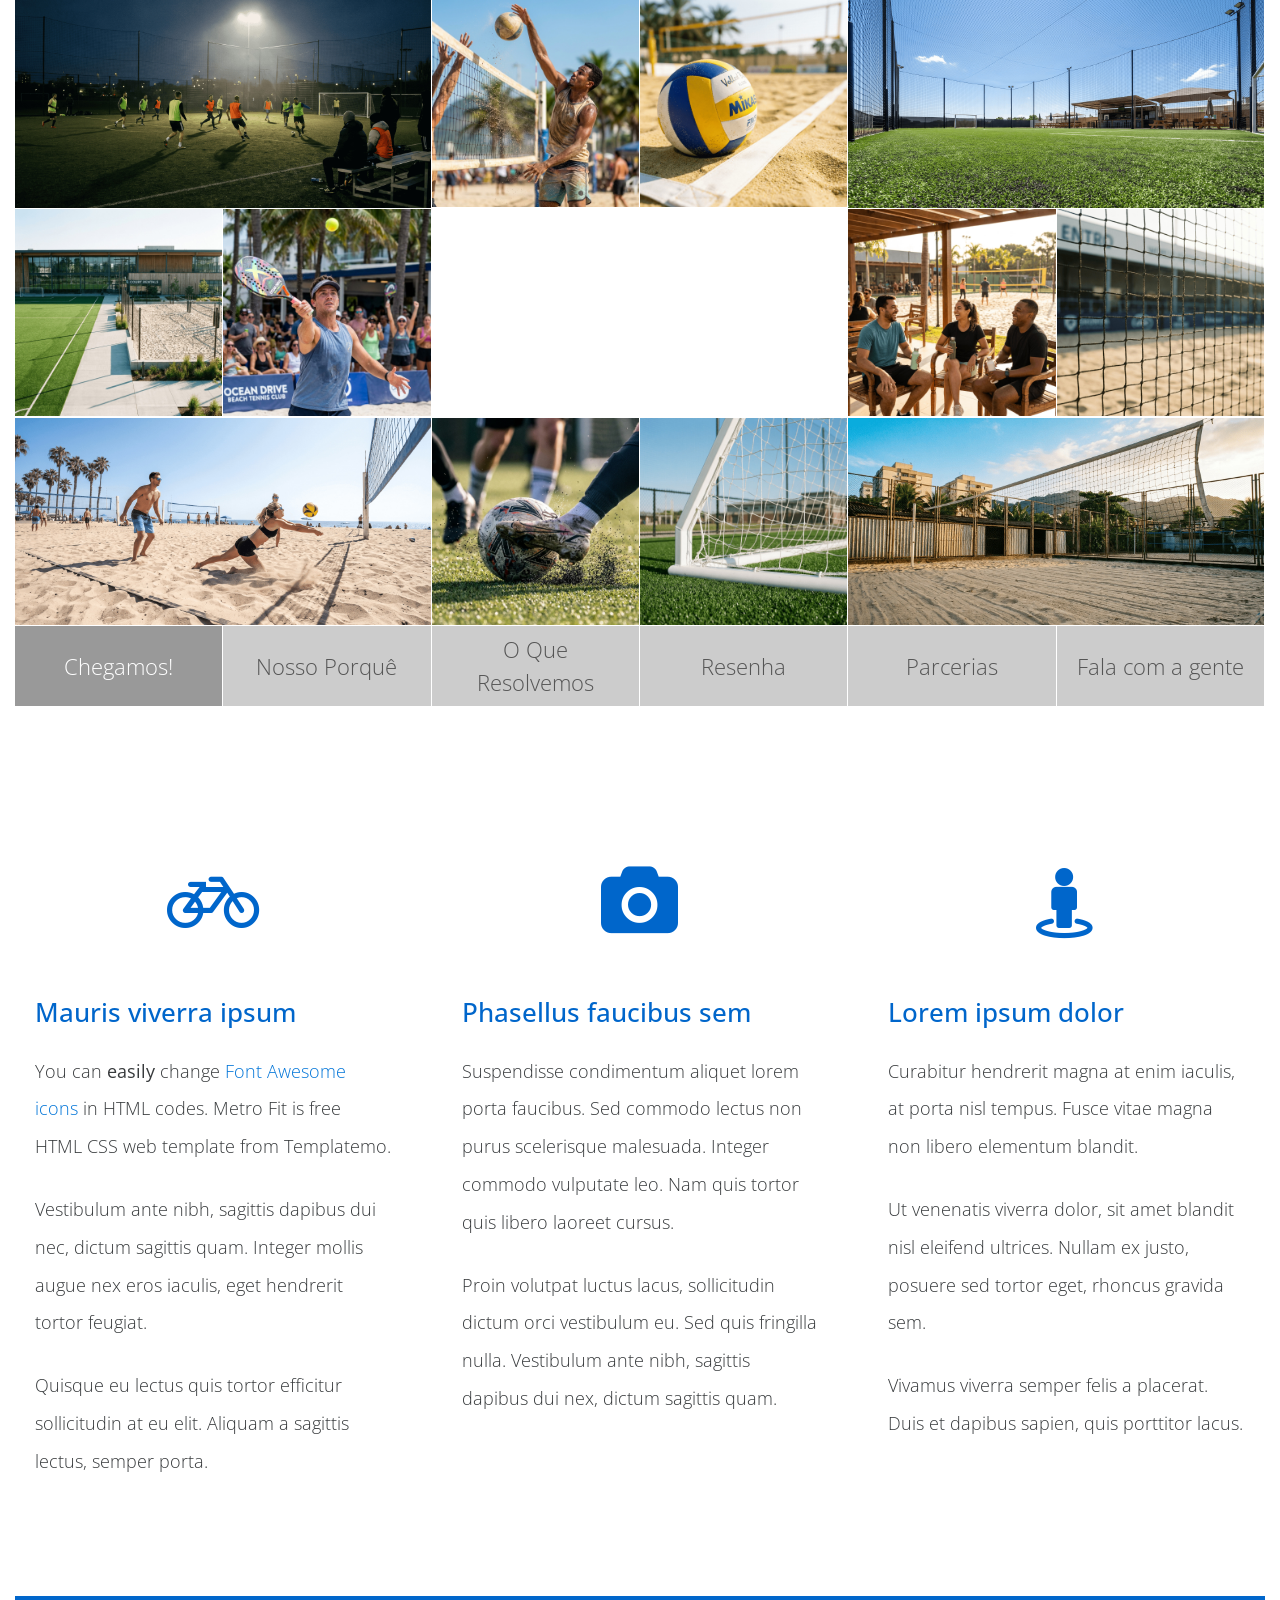
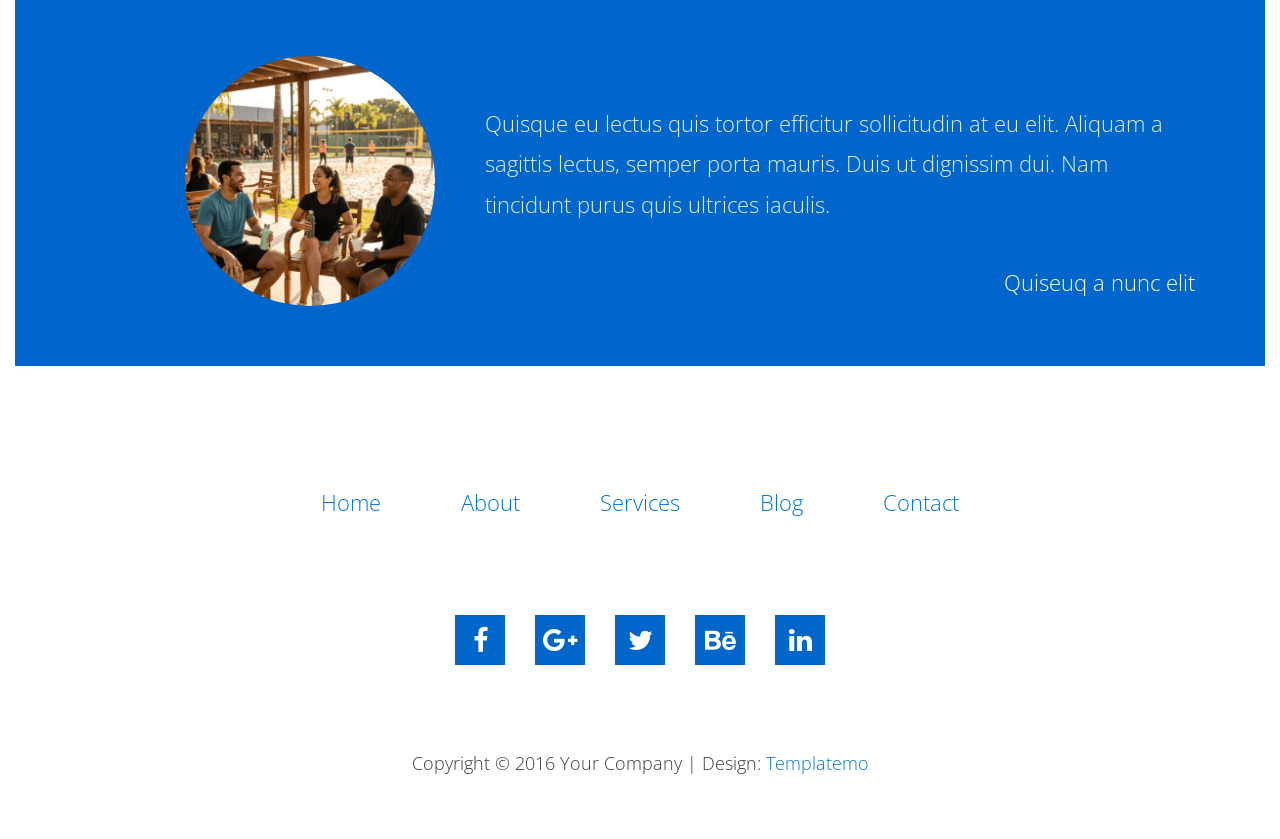
==== index.html @ 609b0aad "Update index.html" ====
<!DOCTYPE html>
<html lang="en">
<head>
    <meta charset="utf-8">
    <meta http-equiv="X-UA-Compatible" content="IE=edge">
    <meta name="viewport" content="width=device-width, initial-scale=1">

    <title>Dajogo</title>
<!--
Dajogo
http://site.dajogo.app
-->
    <!-- load stylesheets -->
    <link rel="stylesheet" href="https://fonts.googleapis.com/css?family=Open+Sans:300,400">  <!-- Google web font "Open Sans" -->
    <link rel="stylesheet" href="font-awesome-4.5.0/css/font-awesome.min.css">                <!-- Font Awesome -->
    <link rel="stylesheet" href="css/bootstrap.min.css">                                      <!-- Bootstrap style -->
    <link rel="stylesheet" href="css/magnific-popup.css">                                     <!-- Magnific popup style (http://dimsemenov.com/plugins/magnific-popup/) -->
    <link rel="stylesheet" href="css/templatemo-style.css">                                   <!-- Templatemo style -->
    
    <link rel="icon" type="image/png" href="img/favicon.png">                                 <!-- Favicon -->
    
    <!-- HTML5 shim and Respond.js for IE8 support of HTML5 elements and media queries -->
    <!-- WARNING: Respond.js doesn't work if you view the page via file:// -->
        <!--[if lt IE 9]>
          <script src="https://oss.maxcdn.com/html5shiv/3.7.2/html5shiv.min.js"></script>
          <script src="https://oss.maxcdn.com/respond/1.4.2/respond.min.js"></script>
          <![endif]-->
</head>

    <body>
        <!-- Header gallery -->
        <div class="container-fluid">
            <div class="row">
                <div class="col-lg-12">
                    <section class="tm-header-gallery">
                        <!-- Imagens do header -->
                        <!-- 2:1 - 01 -->
                        <div class="col-xs-4 col-sm-4 col-md-4 col-lg-4 col-xl-4 tm-pad-0">
                            <a href="img/img-21-01.jpg">
                                <img src="img/img-21-01.jpg" alt="Image" class="img-fluid tm-header-img">        
                            </a>                        
                        </div>                
                        <!-- 1:1 - 03 e 04 -->
                        <div class="col-xs-4 col-sm-4 col-md-4 col-lg-4 col-xl-4 tm-pad-0">
                            <a href="img/img-11-03.jpg">
                                <img src="img/img-11-03.jpg" alt="Image" class="img-fluid tm-header-img col-xs-6 col-sm-6 col-md-6 col-lg-6 col-xl-6">    
                            </a>
                            <a href="img/img-11-04.jpg">
                                <img src="img/img-11-04.jpg" alt="Image" class="img-fluid tm-header-img col-xs-6 col-sm-6 col-md-6 col-lg-6 col-xl-6">        
                            </a>                        
                        </div>
                        <!-- 2:1 - 04 -->
                        <div class="col-xs-4 col-sm-4 col-md-4 col-lg-4 col-xl-4 tm-pad-0">
                            <a href="img/img-21-04.jpg">
                                <img src="img/img-21-04.jpg" alt="Image" class="img-fluid tm-header-img">    
                            </a>                        
                        </div>
                        <!-- 1:1 - 05 e 02 -->
                        <div class="col-xs-4 col-sm-4 col-md-4 col-lg-4 col-xl-4 tm-pad-0">
                            <a href="img/img-11-05.jpg">
                                <img src="img/img-11-05.jpg" alt="Image" class="img-fluid tm-header-img col-xs-6 col-sm-6 col-md-6 col-lg-6 col-xl-6">    
                            </a>
                            <a href="img/img-11-02.jpg">
                                <img src="img/img-11-02.jpg" alt="Image" class="img-fluid tm-header-img col-xs-6 col-sm-6 col-md-6 col-lg-6 col-xl-6">    
                            </a>                        
                        </div>
                        <!-- Logo e Slogan -->
                        <div class="col-4 col-sm-4 col-md-4 col-lg-4 col-xl-4 tm-pad-0 tm-logo-cell">
                        <!-- Fundo da logo - 2:1 - Branco -->
                        <img src="img/logo-bg.jpg" alt="Image" class="img-fluid tm-header-img">
                    
                        <div class="tm-site-name">
                        
                                <!-- DESKTOP -->
                                <div class="row justify-content-center w-100 no-gutters d-none d-md-block">
                                    <div class="col-6 text-center">
                                        <img src="img/dajogo-logo-200px.png" alt="Dajogo" class="img-fluid mx-auto d-block">
                                        <h2 class="tm-site-name-h2 d-none d-md-block">Dajogo. Seu jogo, nossa paixão.</h2>
                                    </div>
                                </div>
                        
                                <!-- MOBILE -->
                                <div class="row justify-content-center w-100 no-gutters d-block d-md-none">
                                    <div class="col-8 text-center">
                                        <img src="img/dajogo-logo-50px.png" alt="Dajogo" class="img-fluid mx-auto d-block">
                                        <h2 class="tm-site-name-h2 d-block d-md-none" style="font-size: 0.55rem !important; margin-top: 2px;">Dajogo</h2>
                                    </div>
                                </div>
                        
                            </div>
                        </div>
                        <!-- 1:1 - 01 e 06 -->                
                        <div class="col-xs-4 col-sm-4 col-md-4 col-lg-4 col-xl-4 tm-pad-0">
                            <a href="img/img-11-01.jpg">
                                <img src="img/img-11-01.jpg" alt="Image" class="img-fluid tm-header-img col-xs-6 col-sm-6 col-md-6 col-lg-6 col-xl-6">    
                            </a>
                            <a href="img/img-11-06.jpg">
                                <img src="img/img-11-06.jpg" alt="Image" class="img-fluid tm-header-img col-xs-6 col-sm-6 col-md-6 col-lg-6 col-xl-6">        
                            </a>                        
                        </div>                
                        <!-- 2:1 - 02 -->
                        <div class="col-xs-4 col-sm-4 col-md-4 col-lg-4 col-xl-4 tm-pad-0">
                            <a href="img/img-21-02.jpg">
                                <img src="img/img-21-02.jpg" alt="Image" class="img-fluid tm-header-img">        
                            </a>                        
                        </div>
                        <!-- 1:1 - 07 e 08 -->
                        <div class="col-xs-4 col-sm-4 col-md-4 col-lg-4 col-xl-4 tm-pad-0">
                            <a href="img/img-11-07.jpg">
                                <img src="img/img-11-07.jpg" alt="Image" class="img-fluid tm-header-img col-xs-6 col-sm-6 col-md-6 col-lg-6 col-xl-6">    
                            </a>
                            <a href="img/img-11-08.jpg">
                                <img src="img/img-11-08.jpg" alt="Image" class="img-fluid tm-header-img col-xs-6 col-sm-6 col-md-6 col-lg-6 col-xl-6">        
                            </a>                        
                        </div>
                        <!-- 2:1 - 03 -->
                        <div class="col-xs-4 col-sm-4 col-md-4 col-lg-4 col-xl-4 tm-pad-0">
                            <a href="img/img-21-03.jpg">
                                <img src="img/img-21-03.jpg" alt="Image" class="img-fluid tm-header-img">    
                            </a>                        
                        </div>
                    </section>
                </div>
            </div>                
            
            <!-- Navigation -->
            <div class="row">
                <div class="col-lg-12">
                    <nav class="navbar">
                        
                        <div id="tmNavbar">
                            <div class="nav navbar-nav tm-nav">
                                
                                <div class="col-xs-12 col-sm-12 col-md-4 col-lg-4 col-xl-4 tm-pad-0 tm-nav-item-pair">
                                    <div class="col-xs-6 col-sm-6 col-md-6 col-lg-6 col-xl-6 nav-item active">
                                        <a class="nav-link" href="index.html">Chegamos!</a>
                                    </div>
                                    <div class="col-xs-6 col-sm-6 col-md-6 col-lg-6 col-xl-6 nav-item">
                                        <a class="nav-link" href="about.html">Nosso Porquê</a>
                                    </div>
                                </div>
                                <div class="col-xs-12 col-sm-12 col-md-4 col-lg-4 col-xl-4 tm-pad-0 tm-nav-item-pair">
                                    <div class="col-xs-6 col-sm-6 col-md-6 col-lg-6 col-xl-6 nav-item">
                                        <a class="nav-link" href="services.html">O Que Resolvemos</a>
                                    </div>
                                    <div class="col-xs-6 col-sm-6 col-md-6 col-lg-6 col-xl-6 nav-item">
                                        <a class="nav-link" href="blog.html">Resenha</a>
                                    </div>    
                                </div>
                                <div class="col-xs-12 col-sm-12 col-md-4 col-lg-4 col-xl-4 tm-pad-0 tm-nav-item-pair">
                                    <div class="col-xs-6 col-sm-6 col-md-6 col-lg-6 col-xl-6 nav-item">
                                        <a class="nav-link" href="parceria.html">Parcerias</a>
                                    </div>
                                    <div class="col-xs-6 col-sm-6 col-md-6 col-lg-6 col-xl-6 nav-item">
                                        <a class="nav-link" href="contact.html">Fala com a gente</a>
                                    </div>
                                </div>
                            
                            </div>    
                        </div>                    
                    </nav>     
                </div>
                   
            </div> <!-- row -->

            <div class="row tm-row-margin-b tm-content-boxes-row">
                
                <div class="col-xs-12 col-sm-12 col-md-6 col-lg-4 col-xl-4">
                    
                    <div class="tm-content-box">
                        <i class="fa fa-4x fa-bicycle tm-content-icon"></i>
                        <h2 class="tm-content-title">Mauris viverra ipsum</h2>
                        <p>You can <strong>easily</strong> change <a rel="nofollow" href="http://fontawesome.io/icons/" target="_blank">Font Awesome icons</a> in HTML codes. Metro Fit is free HTML CSS web template from Templatemo.</p>
                        <p>Vestibulum ante nibh, sagittis dapibus dui nec, dictum sagittis quam. Integer mollis augue nex eros iaculis, eget hendrerit tortor feugiat.</p>
                        <p>Quisque eu lectus quis tortor efficitur sollicitudin at eu elit. Aliquam a sagittis lectus, semper porta.</p>    
                    </div>
                    
                </div>

                <div class="col-xs-12 col-sm-12 col-md-6 col-lg-4 col-xl-4">
                    
                    <div class="tm-content-box">
                        <i class="fa fa-4x fa-camera tm-content-icon"></i>
                        <h2 class="tm-content-title">Phasellus faucibus sem</h2>
                        <p>Suspendisse condimentum aliquet lorem porta faucibus. Sed commodo lectus non purus scelerisque malesuada. Integer commodo vulputate leo. Nam quis tortor quis libero laoreet cursus.</p>
                        <p>Proin volutpat luctus lacus, sollicitudin dictum orci vestibulum eu. Sed quis fringilla nulla. Vestibulum ante nibh, sagittis dapibus dui nex, dictum sagittis quam.</p>                        
                    </div>
                    
                </div>

                <div class="col-xs-12 col-sm-12 col-md-6 col-lg-4 col-xl-4">
                    
                    <div class="tm-content-box">
                        <i class="fa fa-4x fa-street-view tm-content-icon"></i>
                        <h2 class="tm-content-title">Lorem ipsum dolor</h2>
                        <p>Curabitur hendrerit magna at enim iaculis, at porta nisl tempus. Fusce vitae magna non libero elementum blandit.</p>
                        <p>Ut venenatis viverra dolor, sit amet blandit nisl eleifend ultrices. Nullam ex justo, posuere sed tortor eget, rhoncus gravida sem.</p>
                        <p>Vivamus viverra semper felis a placerat. Duis et dapibus sapien, quis porttitor lacus.</p>    
                    </div>
                    
                </div>

            </div>

            <div class="row">
                <div class="col-xs-12 col-sm-12 col-md-12 col-lg-12 col-xl-12">
                    <div class="tm-testi">
                        <img src="img/img-11-01.jpg" alt="Image" class="img-fluid img-circle tm-testi-img">
                        <div class="tm-testi-text-box">
                            <p class="tm-testi-text">Quisque eu lectus quis tortor efficitur sollicitudin at eu elit. Aliquam a sagittis lectus, semper porta mauris. Duis ut dignissim dui. Nam tincidunt purus quis ultrices iaculis.</p>                            
                        </div>
                        <p class="tm-testi-sig">Quiseuq a nunc elit</p>
                    </div>
                </div>
            </div> <!-- row -->

            <div class="row tm-nav-2-row">
                <div class="col-xs-12 col-sm-12 col-md-12 col-lg-12 col-xl-12">
                    <nav class="tm-flex-center">
                        <ul class="tm-nav-2">
                            <li class="tm-nav-item-2"><a href="index.html" class="tm-nav-link-2">Home</a></li>
                            <li class="tm-nav-item-2"><a href="about.html" class="tm-nav-link-2">About</a></li>
                            <li class="tm-nav-item-2"><a href="services.html" class="tm-nav-link-2">Services</a></li>
                            <li class="tm-nav-item-2"><a href="blog.html" class="tm-nav-link-2">Blog</a></li>
                            <li class="tm-nav-item-2"><a href="contact.html" class="tm-nav-link-2">Contact</a></li>
                        </ul>
                    </nav>
                </div>
            </div> <!-- row -->

            <div class="row">
                <div class="col-xs-12 col-sm-12 col-md-12 col-lg-12 col-xl-12">
                    <div class="tm-social-icons-container text-xs-center">
                        <a href="#" class="tm-social-link"><i class="fa fa-facebook"></i></a>
                        <a href="#" class="tm-social-link"><i class="fa fa-google-plus"></i></a>
                        <a href="#" class="tm-social-link"><i class="fa fa-twitter"></i></a>
                        <a href="#" class="tm-social-link"><i class="fa fa-behance"></i></a>
                        <a href="#" class="tm-social-link"><i class="fa fa-linkedin"></i></a>
                    </div>
                </div>
            </div>

            <footer class="row tm-footer">
                <div class="col-xs-12 col-sm-12 col-md-12 col-lg-12 col-xl-12">
                    <p class="text-xs-center tm-copyright">Copyright &copy; 2016 Your Company
                    
                    | Design: <a href="http://www.google.com/+templatemo" target="_parent">Templatemo</a></p>
                </div>
            </footer>
            
        </div> <!-- container-fluid -->
        
        <!-- load JS files -->
        <script src="js/jquery-1.11.3.min.js"></script>             <!-- jQuery (https://jquery.com/download/) -->
        <script src="https://www.atlasestateagents.co.uk/javascript/tether.min.js"></script> <!-- Tether for Bootstrap (http://stackoverflow.com/questions/34567939/how-to-fix-the-error-error-bootstrap-tooltips-require-tether-http-github-h) -->
        <script src="js/bootstrap.min.js"></script>             <!-- Bootstrap (http://v4-alpha.getbootstrap.com/) -->
        <script src="js/jquery.magnific-popup.min.js"></script> <!-- Magnific popup (http://dimsemenov.com/plugins/magnific-popup/) -->
        <script>     
       
            $(window).load(function(){
                /* Gallery pop up
                -----------------------------------------*/
                $('.tm-header-gallery').magnificPopup({
                    delegate: 'a', // child items selector, by clicking on it popup will open
                    type: 'image',
                    gallery:{enabled:true}                
                });
                           
            });

        </script>             

</body>
</html>
---- css/templatemo-style.css ----
/*

Metro Fit

http://www.templatemo.com/tm-495-metro-fit

*/

/* Preloader 
	https://ihatetomatoes.net/create-custom-preloading-screen/
*/
/* ==========================================================================
   Author's custom styles
   ========================================================================== */
   #loader-wrapper { position: fixed; top: 0; left: 0; width: 100%; height: 100%; z-index: 2000; }
   #loader { display: block; position: relative; left: 50%; top: 50%; width: 150px; height: 150px; margin: -75px 0 0 -75px; border-radius: 50%; border: 3px solid transparent; border-top-color: #3498db; /* Chrome, Opera 15+, Safari 5+ */
   	-webkit-animation: spin 2s linear infinite;
   	        animation: spin 2s linear infinite; /* Chrome, Firefox 16+, IE 10+, Opera */ z-index: 2001; }
   #loader:before { content: ""; position: absolute; top: 5px; left: 5px; right: 5px; bottom: 5px; border-radius: 50%; border: 3px solid transparent;
   	border-top-color: #e74c3c; /* Chrome, Opera 15+, Safari 5+ */
   -webkit-animation: spin 3s linear infinite;
           animation: spin 3s linear infinite; /* Chrome, Firefox 16+, IE 10+, Opera */ }
   #loader:after { content: ""; position: absolute; top: 15px; left: 15px; right: 15px; bottom: 15px; border-radius: 50%; border: 3px solid transparent;
border-top-color: #f9c922; /* Chrome, Opera 15+, Safari 5+ */ -webkit-animation: spin 1.5s linear infinite; animation: spin 1.5s linear infinite; /* Chrome, Firefox 16+, IE 10+, Opera */ }
@-webkit-keyframes spin {
	0%   {  /* Chrome, Opera 15+, Safari 3.1+ */  /* IE 9 */
		-webkit-transform: rotate(0deg);
		        transform: rotate(0deg);  /* Firefox 16+, IE 10+, Opera */
	}
	100% {  /* Chrome, Opera 15+, Safari 3.1+ */  /* IE 9 */
		-webkit-transform: rotate(360deg);
		        transform: rotate(360deg);  /* Firefox 16+, IE 10+, Opera */
	}
}
@keyframes spin {
	0%   {  /* Chrome, Opera 15+, Safari 3.1+ */  /* IE 9 */
		-webkit-transform: rotate(0deg);
		        transform: rotate(0deg);  /* Firefox 16+, IE 10+, Opera */
	}
	100% {  /* Chrome, Opera 15+, Safari 3.1+ */  /* IE 9 */
		-webkit-transform: rotate(360deg);
		        transform: rotate(360deg);  /* Firefox 16+, IE 10+, Opera */
	}
}

#loader-wrapper .loader-section { position: fixed; top: 0; width: 51%; height: 100%; background: #222222; z-index: 2000;  /* Chrome, Opera 15+, Safari 3.1+ */  /* IE 9 */ -webkit-transform: translateX(0); -ms-transform: translateX(0); transform: translateX(0);  /* Firefox 16+, IE 10+, Opera */}

#loader-wrapper .loader-section.section-left { left: 0; }
#loader-wrapper .loader-section.section-right {	right: 0; }

/* Loaded */
.loaded #loader-wrapper .loader-section.section-left {  /* Chrome, Opera 15+, Safari 3.1+ */  /* IE 9 */
	-webkit-transform: translateX(-100%);
	    -ms-transform: translateX(-100%);
	        transform: translateX(-100%);  /* Firefox 16+, IE 10+, Opera */  
	-webkit-transition: all 0.7s 0.3s cubic-bezier(0.645, 0.045, 0.355, 1.000);  
	transition: all 0.7s 0.3s cubic-bezier(0.645, 0.045, 0.355, 1.000);
}

.loaded #loader-wrapper .loader-section.section-right {  /* Chrome, Opera 15+, Safari 3.1+ */  /* IE 9 */
	-webkit-transform: translateX(100%);
	    -ms-transform: translateX(100%);
	        transform: translateX(100%);  /* Firefox 16+, IE 10+, Opera */  
	-webkit-transition: all 0.7s 0.3s cubic-bezier(0.645, 0.045, 0.355, 1.000);  
	transition: all 0.7s 0.3s cubic-bezier(0.645, 0.045, 0.355, 1.000);
}

.loaded #loader {
	opacity: 0;  
	-webkit-transition: all 0.3s ease-out;  
	transition: all 0.3s ease-out;
}

.loaded #loader-wrapper {
	visibility: hidden;  /* Chrome, Opera 15+, Safari 3.1+ */  /* IE 9 */
	-webkit-transform: translateY(-100%);
	    -ms-transform: translateY(-100%);
	        transform: translateY(-100%);  /* Firefox 16+, IE 10+, Opera */  
	-webkit-transition: all 0.3s 1s ease-out;  
	transition: all 0.3s 1s ease-out;
}

/* JavaScript Turned Off */
.no-js #loader-wrapper { display: none; }
/* End loader */

body {
	font-family: 'Open Sans', Helvetica, Arial, sans-serif;
	font-size: 18px;
	font-weight: 300;
}

a, button { -webkit-transition: all 0.3s ease; transition: all 0.3s ease; }
a:hover,
a:focus {
	text-decoration: none;
	outline: none;
}

p {	line-height: 2.1; }

.tm-pad-0 { padding: 0; }
.tm-highlight-text {
	font-style: italic;
	color: #338ad9;
}

.tm-site-name {
	position: absolute;
	display: -ms-flexbox;
	display: -webkit-box;
	display: -webkit-flex;
	display: flex;
    -ms-flex-direction: column;
        -webkit-box-orient: vertical;
        -webkit-box-direction: normal;
        -webkit-flex-direction: column;
            flex-direction: column;
    -ms-flex-align: center;
        -webkit-box-align: center;
        -webkit-align-items: center;
            align-items: center;
    -ms-flex-pack: center;
        -webkit-box-pack: center;
        -webkit-justify-content: center;
            justify-content: center;
    width: 100%;
    height: 100%;
}

.tm-site-name-h1 { 
	color: #0264cf;
	font-size: 3rem; 
}

.tm-site-name-h2 {
	color: #6c6c6c;
	font-size: 1.4rem;
}

.container-fluid { max-width: 1530px; }

.tm-header-gallery {
	display: -ms-flexbox;
	display: -webkit-box;
	display: -webkit-flex;
	display: flex;
	-ms-flex-wrap: wrap;
	    -webkit-flex-wrap: wrap;
	        flex-wrap: wrap;
}

.tm-header-img {
	padding: 0 1px 1px 0 !important;
	margin: 0 !important;
}

.navbar { padding: 0; }

.navbar-nav .nav-item {
    max-width: none;
    width: 50%;
    text-align: center;
    background-color: #cccccc;  
    height: 60px;
    font-size: 1.4rem;
    display: -ms-flexbox;
    display: -webkit-box;
    display: -webkit-flex;
    display: flex;
    -ms-flex-align: center;
        -webkit-box-align: center;
        -webkit-align-items: center;
            align-items: center;
    -ms-flex-pack: center;
        -webkit-box-pack: center;
        -webkit-justify-content: center;
            justify-content: center;
    -webkit-transition: all 0.3s ease;
    transition: all 0.3s ease;
}

.tm-nav-item-pair {
	display: -ms-flexbox;
	display: -webkit-box;
	display: -webkit-flex;
	display: flex;
}

.navbar-nav .nav-item.active,
.navbar-nav .nav-item:hover {
	background-color: #999999;
}

.navbar-nav .nav-item.tm-dummy-nav-item:hover {
	background-color: #cccccc;
	cursor: default;
}

.nav-link {
	color: #555555;
	cursor: pointer;
}

.tm-dummy-nav-item .nav-link { cursor: default; }

.nav-item.active .nav-link,
.nav-item:hover .nav-link {
	color: white;
}

.navbar-nav .nav-item+.nav-item { margin: 0 1px 1px 0; }
.navbar-nav .nav-item {	margin: 0 1px 1px 0; }

.navbar-nav .nav-link {
	padding: 0;
	width: 100%;
    height: 100%;
    display: -ms-flexbox;
    display: -webkit-box;
    display: -webkit-flex;
    display: flex;
    -ms-flex-align: center;
        -webkit-box-align: center;
        -webkit-align-items: center;
            align-items: center;
    -ms-flex-pack: center;
        -webkit-box-pack: center;
        -webkit-justify-content: center;
            justify-content: center;
}

button:focus { outline: none; }

.tm-nav { background-color: rgba(255,255,255,0.9); }

/* end bootstrap overwrites */

.tm-nav {
	display: -ms-flexbox;
	display: -webkit-box;
	display: -webkit-flex;
	display: flex;
	-ms-flex-wrap: wrap;
	    -webkit-flex-wrap: wrap;
	        flex-wrap: wrap;
}

.tm-row-margin-b { margin-bottom: 50px; }

.tm-content-boxes-row {
	padding-top: 40px;	
    display: flex;
    flex-direction: row;
    flex-wrap: wrap;
}

.tm-content-box {
	display: -ms-flexbox;
	display: -webkit-box;
	display: -webkit-flex;
	display: flex;
    -ms-flex-direction: column;
        -webkit-box-orient: vertical;
        -webkit-box-direction: normal;
        -webkit-flex-direction: column;
            flex-direction: column;
	padding: 30px 20px;
}

.tm-content-icon {
	color: #0066cb;
	padding: 30px;
	margin: 0 auto 30px;
	text-align: center;
}

.tm-content-title {
	color: #0066cb;
	font-size: 1.6rem;
	margin-bottom: 25px;
}

.tm-content-box p { margin-bottom: 25px; }

.tm-testi {
	background-color: #0066cb;
	display: -ms-flexbox;
	display: -webkit-box;
	display: -webkit-flex;
	display: flex;
	-ms-flex-align: center;
	    -webkit-box-align: center;
	    -webkit-align-items: center;
	        align-items: center;
	-ms-flex-flow: column;
	    -webkit-flex-flow: column;
	        flex-flow: column;
	padding: 40px;
	position: relative;
}

.tm-testi-text-box {
	-ms-flex: 1 0 auto;
	    -webkit-box-flex: 1;
	    -webkit-flex: 1 0 auto;
	        flex: 1 0 auto;
	width: 100%;
}

.tm-testi-text {
	color: rgba(255,255,255,0.9);
	font-size: 1.4rem;
	font-weight: 300;
	max-width: 680px;
	margin-bottom: 2rem;
	line-height: 1.8;
	-ms-flex: 1 0 auto;
	    -webkit-box-flex: 1;
	    -webkit-flex: 1 0 auto;
	        flex: 1 0 auto;
}

.tm-testi-sig {
	color: white;
	font-size: 1.4rem;
	position: static;	
	margin-bottom: 0;
	-ms-flex-item-align: end;
	    -webkit-align-self: flex-end;
	        align-self: flex-end;
}

.tm-testi-img {
	margin-right: 0;
	margin-bottom: 50px;
	max-width: 250px;
	max-height: 250px; /* to fix firefox bug */
	width: 100%;
	height: auto;
}

.tm-nav-2-row {
	margin-top: 20px;
	margin-bottom: 20px;
}

.tm-flex-center {
	display: -ms-flexbox;
	display: -webkit-box;
	display: -webkit-flex;
	display: flex;
	-ms-flex-align: center;
	    -webkit-box-align: center;
	    -webkit-align-items: center;
	        align-items: center;
	-ms-flex-pack: center;
	    -webkit-box-pack: center;
	    -webkit-justify-content: center;
	        justify-content: center;
}

.tm-nav-2 {
	font-size: 1.4rem;
	padding: 0;
	overflow: auto; /* contain floats */
	max-width: 100%;
}

.tm-nav-item-2 {
	float: left;
	text-align: center;
	list-style: none;
}

.tm-nav-link-2 {
	display: block;
	padding: 15px 20px;
}

.tm-footer { margin-bottom: 40px; }

.tm-social-link {
	background-color: #0066cb;
    color: white;
    display: inline-block;
    font-size: 1.2em;
    width: 45px;
    height: 45px;
    text-align: center;    
    margin-right: 5px;
    padding-top: 5px;
    -webkit-transition: all 0.3s ease;
    transition: all 0.3s ease;
}

.tm-social-link:hover,
.tm-social-link:focus {
	background-color: #5e9ddb;
	color: white;
}

.tm-social-link:last-child { margin-right: 0; }
.tm-social-icons-container { padding-bottom: 30px; }

.tm-about-description {	margin-bottom: 30px; }
.tm-services-description { 
	color: #333;
	margin-bottom: 20px;
	width: 100%;
}
.tm-about-description:last-child,
.tm-services-description:last-child { margin-bottom: 0; }

.tm-about-description-2 {
	padding-top: 25px;
	padding-right: 25px;
}

.tm-about-row-3 {
	display: -ms-flexbox;
	display: -webkit-box;
	display: -webkit-flex;
	display: flex;
	-ms-flex-direction: column;
	    -webkit-box-orient: vertical;
	    -webkit-box-direction: normal;
	    -webkit-flex-direction: column;
	        flex-direction: column;
	margin-top: 25px;
}

.tm-about-box-3 {
	height: 100%;
	padding: 30px 25px;	
}

.tm-about-col-3-left { margin-bottom: 30px; }

.tm-about-title { line-height: 1.3; }

.tm-about-title-3 { 
	font-size: 2.1rem;
	font-weight: 300;
	margin-bottom: 15px;
}

.tm-blue-bg { 
	background-color: #06C;
	color: white;
}

.tm-gray-bg { 
	background-color: #EAEAEA;
	color: #333;
}

.tm-blue-bordered {	border: 1px solid #06C; }
.tm-gray-bordered { border: 1px solid #CDCDCD; }
.tm-blue-text { color: #06C; }
.tm-yellow-text { color: #FF0; }
.tm-black-text { color: #000; }
.tm-about-description-2 { margin-bottom: 60px; }
.tm-about-description-3 { font-weight: 300; }
.tm-about-row {	padding: 40px 20px; }
.tm-about-box-left { margin-bottom: 50px; }

.tm-services-row {
	display: -ms-flexbox;
	display: -webkit-box;
	display: -webkit-flex;
	display: flex;
	-ms-flex-direction: column;
	    -webkit-box-orient: vertical;
	    -webkit-box-direction: normal;
	    -webkit-flex-direction: column;
	        flex-direction: column;
	-ms-flex-align: stretch;
	    -webkit-box-align: stretch;
	    -webkit-align-items: stretch;
	        align-items: stretch;
	margin-top: 80px;	
}

.tm-services-row,
.tm-services-row-2 { margin-bottom: 50px; }

.tm-services-box { padding: 30px 20px; }

.tm-services-title {
	font-size: 1.8rem;
    font-weight: 300;
    margin-bottom: 20px;
}

.tm-services-box {
	background: #F4F4F4;
	display: -ms-flexbox;
	display: -webkit-box;
	display: -webkit-flex;
	display: flex;
    -ms-flex-align: start;
        -webkit-box-align: start;
        -webkit-align-items: flex-start;
            align-items: flex-start;
    -ms-flex-direction: column;
        -webkit-box-orient: vertical;
        -webkit-box-direction: normal;
        -webkit-flex-direction: column;
            flex-direction: column;
    -ms-flex-pack: center;
        -webkit-box-pack: center;
        -webkit-justify-content: center;
            justify-content: center;
	width: 100%;  	
}

.tm-services-row-2 {
	display: -ms-flexbox;
	display: -webkit-box;
	display: -webkit-flex;
	display: flex;
	-ms-flex-direction: column;
	    -webkit-box-orient: vertical;
	    -webkit-box-direction: normal;
	    -webkit-flex-direction: column;
	        flex-direction: column;
	-webkit-flex-wrap: wrap;
	    -ms-flex-wrap: wrap;
	        flex-wrap: wrap;
}

.tm-services-row-2 {
	display: flex;
	flex-direction: row;
	flex-wrap: wrap;
}

.tm-services-col { margin-bottom: 30px; }
.tm-services-col:last-child { margin-bottom: 0; }

.tm-services-col-right {
	display: -webkit-box;
	display: -webkit-flex;
	display: -ms-flexbox;
	display: flex;
	-webkit-box-align: stretch;
	-webkit-align-items: stretch;
	    -ms-flex-align: stretch;
	        align-items: stretch;
}

.tm-tabs { 
	margin: 0;
	padding: 0; 
}

.tm-tab-link-item {
	list-style: none;
	margin-bottom: 8px;
}

.tm-tab-link-item:last-child { margin-bottom: 0; }

.tm-tab-link {
	display: -ms-flexbox;
	display: -webkit-box;
	display: -webkit-flex;
	display: flex;
    -ms-flex-align: center;
        -webkit-box-align: center;
        -webkit-align-items: center;
            align-items: center;
    border: 1px solid;
    background: white;
    -webkit-transition: all 0.3s ease;
    transition: all 0.3s ease;
}

.tm-tab-icon {
	width: 83px;
    height: 83px;
    border-right: 1px solid;
    font-size: 2rem;
    display: -ms-flexbox;
    display: -webkit-box;
    display: -webkit-flex;
    display: flex;
    -ms-flex-pack: center;
        -webkit-box-pack: center;
        -webkit-justify-content: center;
            justify-content: center;
    -ms-flex-align: center;
        -webkit-box-align: center;
        -webkit-align-items: center;
            align-items: center;
    background: #0066CC;
    color: white;
    -webkit-transition: all 0.3s ease;
    transition: all 0.3s ease;
}

.tm-tab-link-label {
	background: transparent;
	color: #0066CC;
	display: block;
	padding-left: 5%;
    padding-right: 5%;
}

.tm-tab-link.active .tm-tab-icon,
.tm-tab-link:hover .tm-tab-icon {
	background: white;
	color: #0066CC;
}

.tm-tab-link.active .tm-tab-link-label,
.tm-tab-link:hover .tm-tab-link-label {
	color: white;
}

.tm-tab-link.active,
.tm-tab-link:hover { background: #0066CC; }

.tm-tab-content-box-col {
	display: -webkit-box;
	display: -webkit-flex;
	display: -ms-flexbox;
	display: flex;
	-webkit-box-align: stretch;
	-webkit-align-items: stretch;
	    -ms-flex-align: stretch;
	        align-items: stretch;
	-webkit-box-orient: vertical;
	-webkit-box-direction: normal;
	-webkit-flex-direction: column;
	    -ms-flex-direction: column;
	        flex-direction: column;
}

.tm-tab-content-box { 
	border: 1px solid #0066CC;
	display: -ms-flexbox; 
	display: -webkit-box; 
	display: -webkit-flex; 
	display: flex;
	-ms-flex-align: center;
	    -webkit-box-align: center;
	    -webkit-align-items: center;
	        align-items: center;
	-ms-flex-direction: column;
	    -webkit-box-orient: vertical;
	    -webkit-box-direction: normal;
	    -webkit-flex-direction: column;
	        flex-direction: column;
	height: auto;
	padding: 30px;	
}

.tm-tab-content-img { max-width: 250px; }

.tm-tab-content-text {
	margin-left: 0;
	margin-top: 30px;
	width: 100%;
}

.tm-ul-plus {
    line-height: 2.1;
    list-style: none;    
    margin: 0;
    padding: 0;
}

.tm-ul-plus li:before {
    content: "+";
    margin-right: 4px;
}

.tm-tabs-container { 
	display: -ms-flexbox; 
	display: -webkit-box; 
	display: -webkit-flex; 
	display: flex;
	-ms-flex-direction: column;
	    -webkit-box-orient: vertical;
	    -webkit-box-direction: normal;
	    -webkit-flex-direction: column;
	        flex-direction: column;
	margin-top: 100px;
	margin-bottom: 100px;
}

.tm-tab-content-box-col { margin-top: 30px; }

.tm-tab-links-col,
.tm-tab-content-box-col { 
	padding-left: 15px;
	padding-right: 15px;
	width: 100%; 
}

.tm-blog-post-row { 
	display: -webkit-box; 
	display: -webkit-flex; 
	display: -ms-flexbox; 
	display: flex;
	-webkit-flex-wrap: wrap;
	    -ms-flex-wrap: wrap;
	        flex-wrap: wrap;
	padding-top: 50px; 
}

.tm-blog-post-box {
	background-color: #e8e8e8;
	margin: 0 auto;
	max-width: 600px;
	height: 100%;
}

.tm-blog-post-margin-b,
.tm-blog-post-margin-b-0 { margin-bottom: 50px; }

.tm-blog-post-text-box-outer { padding: 25px 30px; }

.tm-blog-post-title {
	color: #0066CC; 
	font-size: 1.7rem; 
	margin-bottom: 5%;
}

.tm-blog-post-description:last-child { margin-bottom: 0; }

.tm-blog-post-link {
	display: block;	
	font-size: 1.5rem;
	margin-right: -15px;
	margin-top: 15px;
	text-align: right;
	text-decoration: underline;	
}

.tm-blog-post-link,
.tm-blog-post-link:hover,
.tm-blog-post-link:focus {
	color: #0066CC;
}

.tm-contact-form-row { padding: 30px 15px 60px; }
.tm-faq-row { padding: 50px 15px 0; }

.tm-contact-form-col-left { margin-bottom: 2rem; }

.tm-contact-form-title { 
	font-size: 2.2rem;
    font-weight: 300;
	margin-bottom: 8%; 
}

.form-control {
	color: #494949;
    border-color: #999999;
    border-radius: 0;
    padding: 1rem 1.5rem;
}

.form-control:focus { border-color: #0066CC; }
.form-group { margin-bottom: 1.75rem; }

.tm-submit-btn,
.tm-search-btn {
	color: white;
	border: none;
	border-radius: 0;
	padding: 0.8rem 3.5rem;
}

.tm-submit-btn { background-color: #0066CC; }

.tm-submit-btn:hover,
.tm-submit-btn:focus { background-color: #499ff5; }

.tm-search-btn { 
	background-color: #000; 
	height: 61px;
}

.form-control,
.tm-submit-btn,
.tm-search-btn {
	font-size: 1.4rem;
	font-weight: 300;
}

#google-map {
    height: 460px;
    width: 100%;    
}

.tm-search-form {
	display: -webkit-box;
	display: -webkit-flex;
	display: -ms-flexbox;
	display: flex;
	-webkit-flex-flow: column;
	    -ms-flex-flow: column;
	        flex-flow: column;
	-webkit-box-pack: center;
	-webkit-justify-content: center;
	    -ms-flex-pack: center;
	        justify-content: center;
}

.form-inline .form-control.tm-search-input {
	width: 100%;
    max-width: 100%;    
    height: 61px;
}

.tm-form-group-search {
	margin-bottom: 1rem;
	margin-right: 0;    
}

.tm-search-form-container { padding: 25px; }

@media (min-width: 425px) {
	.tm-social-link {
		font-size: 1.5em;
		width: 50px;
		height: 50px;
		margin-right: 25px;
	}
}

@media (min-width: 480px) {
	.tm-site-name-h1 { font-size: 3.5rem; }
	.tm-about-row {	padding: 50px; }
	.tm-about-description { margin-bottom: 50px; }
	.tm-services-description { margin-bottom: 50px; }
}

@media (min-width: 544px) {			
	.tm-contact-form-row { padding: 30px; }
	.tm-faq-row { padding: 30px 30px 0; }
}

@media (min-width: 544px) and (max-width: 563px) {
	.form-inline .form-group.tm-form-group-search { margin-bottom: 1rem; }
}

@media (min-width: 564px) {
	.tm-search-form {
		-webkit-flex-flow: row;
		    -ms-flex-flow: row;
		        flex-flow: row;
	}
	.tm-form-group-search { 
		margin-bottom: 0; 
		margin-right: 1rem;
	}	
}

@media (min-width: 641px) {
	.tm-about-row-3 {
		-ms-flex-direction: row;
		    -webkit-box-orient: horizontal;
		    -webkit-box-direction: normal;
		    -webkit-flex-direction: row;
		        flex-direction: row;		
	}

	.tm-about-col-3-left { margin-bottom: 0; }
}

/* IE hacks, fix for IE 10 */
@media screen and (min-width: 641px) and (-ms-high-contrast: active), (-ms-high-contrast: none) {
    .tm-about-row-3 {
		-webkit-flex-wrap: wrap;
		    -ms-flex-wrap: wrap;
		        flex-wrap: wrap;
	}
}

@media (min-width: 670px) {
	.tm-testi {
		-ms-flex-flow: row;
		    -webkit-flex-flow: row;
		        flex-flow: row;
	}

	.tm-testi-img {
		margin-right: 50px;
		margin-bottom: 0;
	}

	.tm-testi-sig {
		position: absolute;
		right: 20px;
		bottom: 20px;	
	}

	.tm-testi-text-box {
		-ms-flex: 1 0;
		    -webkit-box-flex: 1;
		    -webkit-flex: 1 0;
		        flex: 1 0;	
	}

	.tm-about-box-3 { padding: 50px; }
	.tm-about-title-3 { margin-bottom: 35px; }

	.tm-tabs-container {
		-ms-flex-direction: row;
		    -webkit-box-orient: horizontal;
		    -webkit-box-direction: normal;
		    -webkit-flex-direction: row;
		        flex-direction: row;		
	}

	.tm-tab-links-col { width: 50%; }
	.tm-tab-content-box-col { 
		width: 50%;
		margin-top: 0; 
	}

	.tm-blog-post-row { padding-top: 100px; }
}

@media (min-width: 768px) {
	.tm-site-name-h1 { font-size: 2.5rem; }
	.tm-site-name-h2 { font-size: 1.1rem; }
	#tmNavbar { width: auto; }

	.tm-nav {
		-ms-flex-wrap: nowrap;
		    -webkit-flex-wrap: nowrap;
		        flex-wrap: nowrap;
	}

	.navbar-nav .nav-item {
		height: 80px;
		max-width: 249px; 
	}

	.navbar { position: relative; }
	.tm-content-box { padding: 70px 20px 40px; }

	.tm-testi-sig {
		right: 40px;
		bottom: 20px;
	}

	.tm-testi {	padding: 60px 60px 60px 90px; }
	.tm-social-icons-container { padding-bottom: 50px; }
	.tm-nav-2-row {
		margin-top: 40px;
		margin-bottom: 30px;
	}

	.tm-nav-link-2 { padding: 20px 40px; }
	.tm-about-row {	padding: 80px 50px 60px; }	
	.tm-about-description-2 { margin-bottom: 80px; }
	.tm-about-row-3 { margin-top: 0; }
	.tm-services-box-3 { padding: 30px 25px; }

	.tm-services-row-2 {
		-ms-flex-direction: row;
		    -webkit-box-orient: horizontal;
		    -webkit-box-direction: normal;
		    -webkit-flex-direction: row;
		        flex-direction: row;
	}

	.tm-tab-links-col { width: 45%; }
	.tm-tab-content-box-col { width: 55%; }
	.tm-blog-post-text-box-outer { padding: 45px 50px; }
	.tm-blog-post-margin-b { margin-bottom: 50px; }
	.tm-contact-form-row { padding: 60px 40px; }
	.tm-faq-row { padding: 60px 40px 0; }
	.form-inline .form-control.tm-search-input  { width: 480px; }
	.tm-contact-form-col-left { margin-bottom: 0; }
}

@media (min-width: 992px) {

	.tm-site-name-h1 { font-size: 3rem; }
	.tm-site-name-h2 { font-size: 1.2rem; }

	.tm-testi-sig {
		right: 70px;
		bottom: 50px;
	}	

	.tm-testi {	padding: 60px 60px 60px 170px; }
	.tm-content-box { padding: 90px 20px 40px; }
	.tm-social-icons-container { padding-bottom: 80px; }

	.tm-nav-2-row {
		margin-top: 100px;
    	margin-bottom: 60px;
	}

	.tm-about-row {	padding: 100px 50px 100px; }
	.tm-about-box-left { margin-right: 75px; }

	.tm-about-title {
		font-size: 2.2rem;
	    font-weight: 300;
	    margin-bottom: 55px;	    
	}

	.tm-services-row {
		-ms-flex-direction: row;
		    -webkit-box-orient: horizontal;
		    -webkit-box-direction: normal;
		    -webkit-flex-direction: row;
		        flex-direction: row;
		margin-top: 100px;
		margin-bottom: 100px;
	}

	.tm-services-row-2 { margin-top: 100px; margin-bottom: 100px; }
	.tm-services-col { margin-bottom: 0; }
	.tm-services-col-left {	padding-right: 0; }
	.tm-services-col-right { padding-left: 0; }
	.tm-services-box { padding: 15px; }
	.tm-services-box-3 { padding: 45px;	}
	.tm-services-title { margin-bottom: 10px; }

	.tm-services-description { 
		line-height: 1.8;
		margin-bottom: 10px; 
	}

	.tm-tab-content-box {
		-ms-flex-direction: row;
		    -webkit-box-orient: horizontal;
		    -webkit-box-direction: normal;
		    -webkit-flex-direction: row;
		        flex-direction: row;
		-webkit-box-flex: 1;
		-webkit-flex: 1;
		    -ms-flex: 1;
		        flex: 1; /* Not working for IE, need to add IE hack, see line 1059 */			        	
	}

	.tm-tab-content-text {
		margin-left: 60px;
		margin-top: 0;
		-webkit-box-flex: 1;
		-webkit-flex: 1;
		    -ms-flex: 1;
		        flex: 1;
	}

	.tm-tab-links-col { width: 35%; }
	.tm-tab-content-box-col { width: 65%; }
	.tm-blog-post-margin-b { margin-bottom: 100px; }
	.tm-contact-form-row { padding: 130px 70px; }
	.tm-faq-row { padding: 130px 70px 0; }
	.tm-search-form-container {	padding: 60px 60px 60px 90px; }
}

/* IE hack
http://stackoverflow.com/questions/11173106/apply-style-only-on-ie */
@media screen and (-ms-high-contrast: active), (-ms-high-contrast: none) {
   .tm-tab-content-box {
        -webkit-box-flex: 1;
        -webkit-flex: 1 1 auto;
            -ms-flex: 1 1 auto;
                flex: 1 1 auto;
   }
}

@media (min-width: 1199px) {
	.tm-site-name-h1 { font-size: 3.5rem; }
	.tm-site-name-h2 { font-size: 1.4rem; }

	.tm-testi-sig {
		right: 70px;
		bottom: 60px;
	}

	.tm-tab-content-box { padding: 60px; }
	.tm-tab-links-col { width: 30%; }
	.tm-tab-content-box-col { width: 70%; }
}

@media (min-width: 1240px) {
	.tm-tab-links-col { width: 25%; }
	.tm-tab-content-box-col { width: 75%; }	
}

@media (min-width: 1268px) {	
	.tm-services-box {
		padding-left: 55px;
    	padding-right: 55px;    	
	}
	
	.tm-services-title { margin-bottom: 40px; }
	.tm-services-description { margin-bottom: 50px; }
}

@media (max-width: 1360px) and (min-width: 1200px),
(max-width: 806px) and (min-width: 768px) {
	.tm-tab-link-label {
		padding-left: 3%;
    	padding-right: 3%;
	}
}
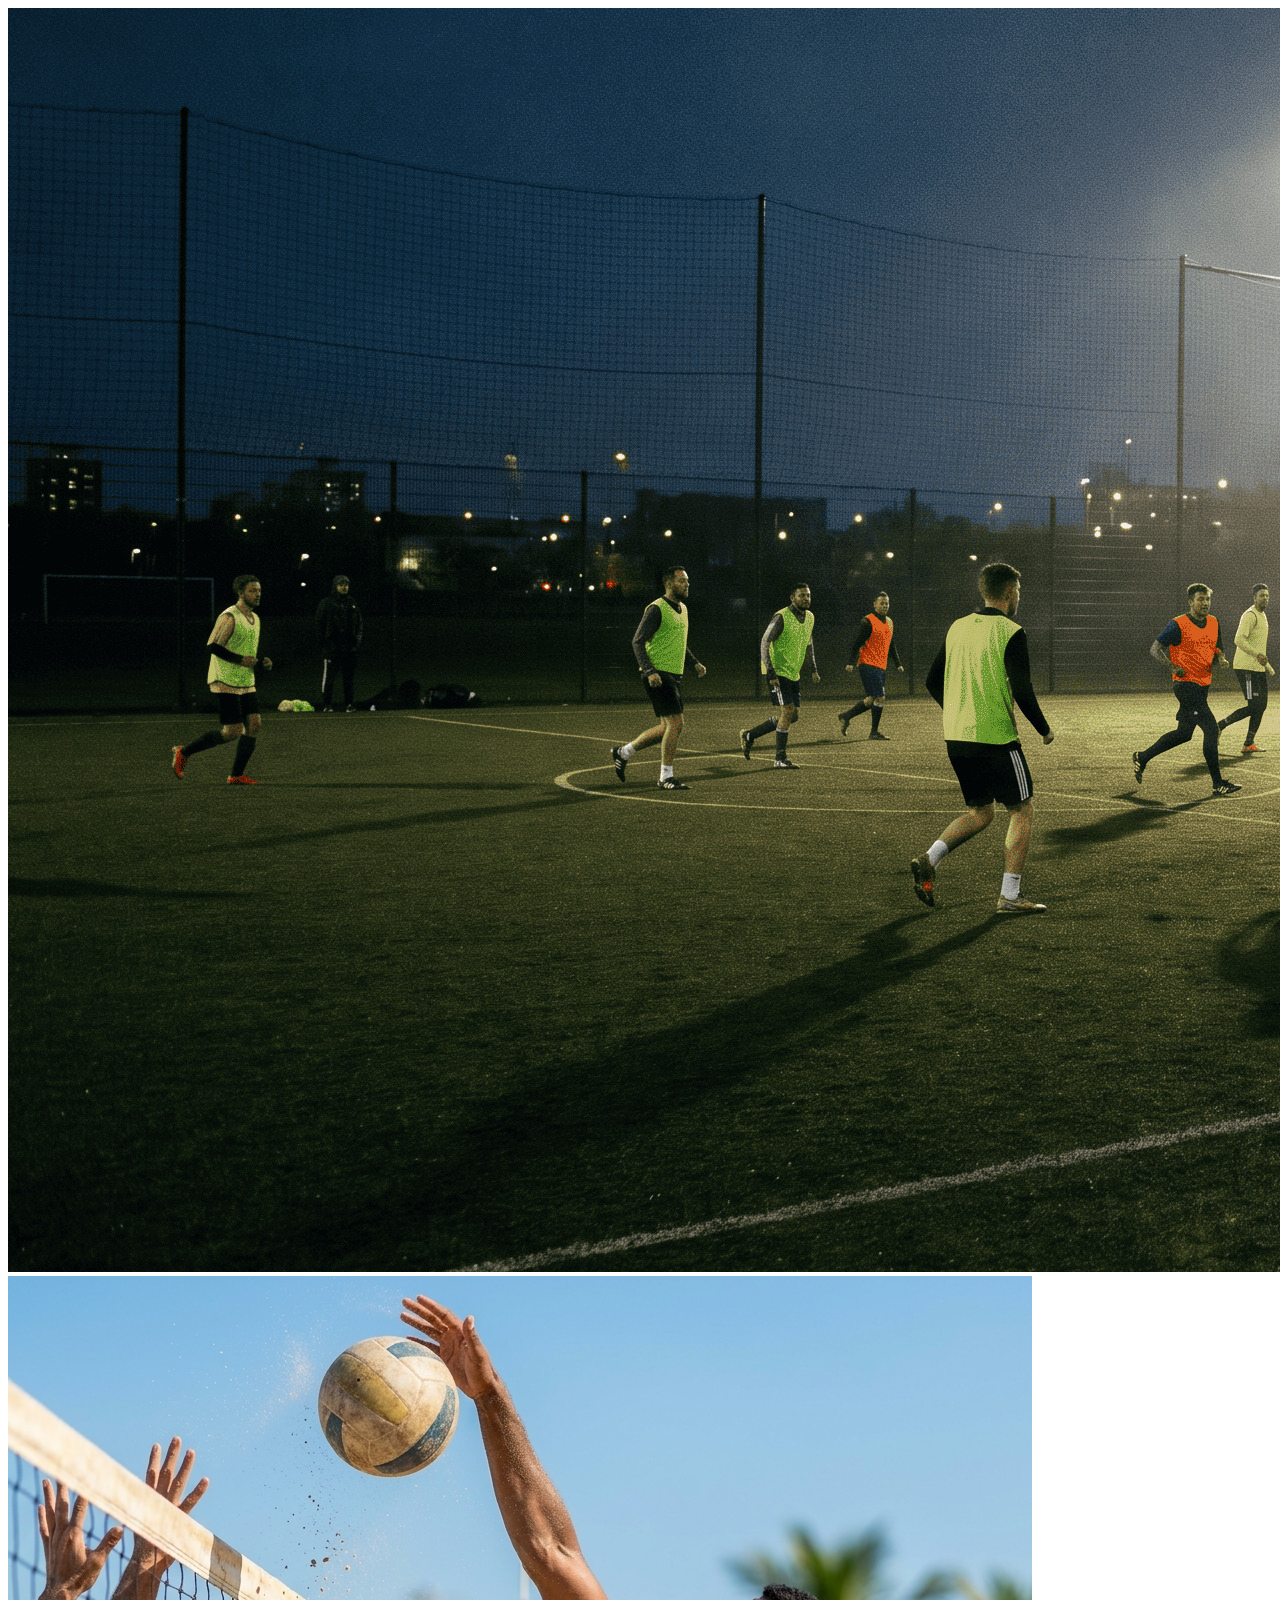
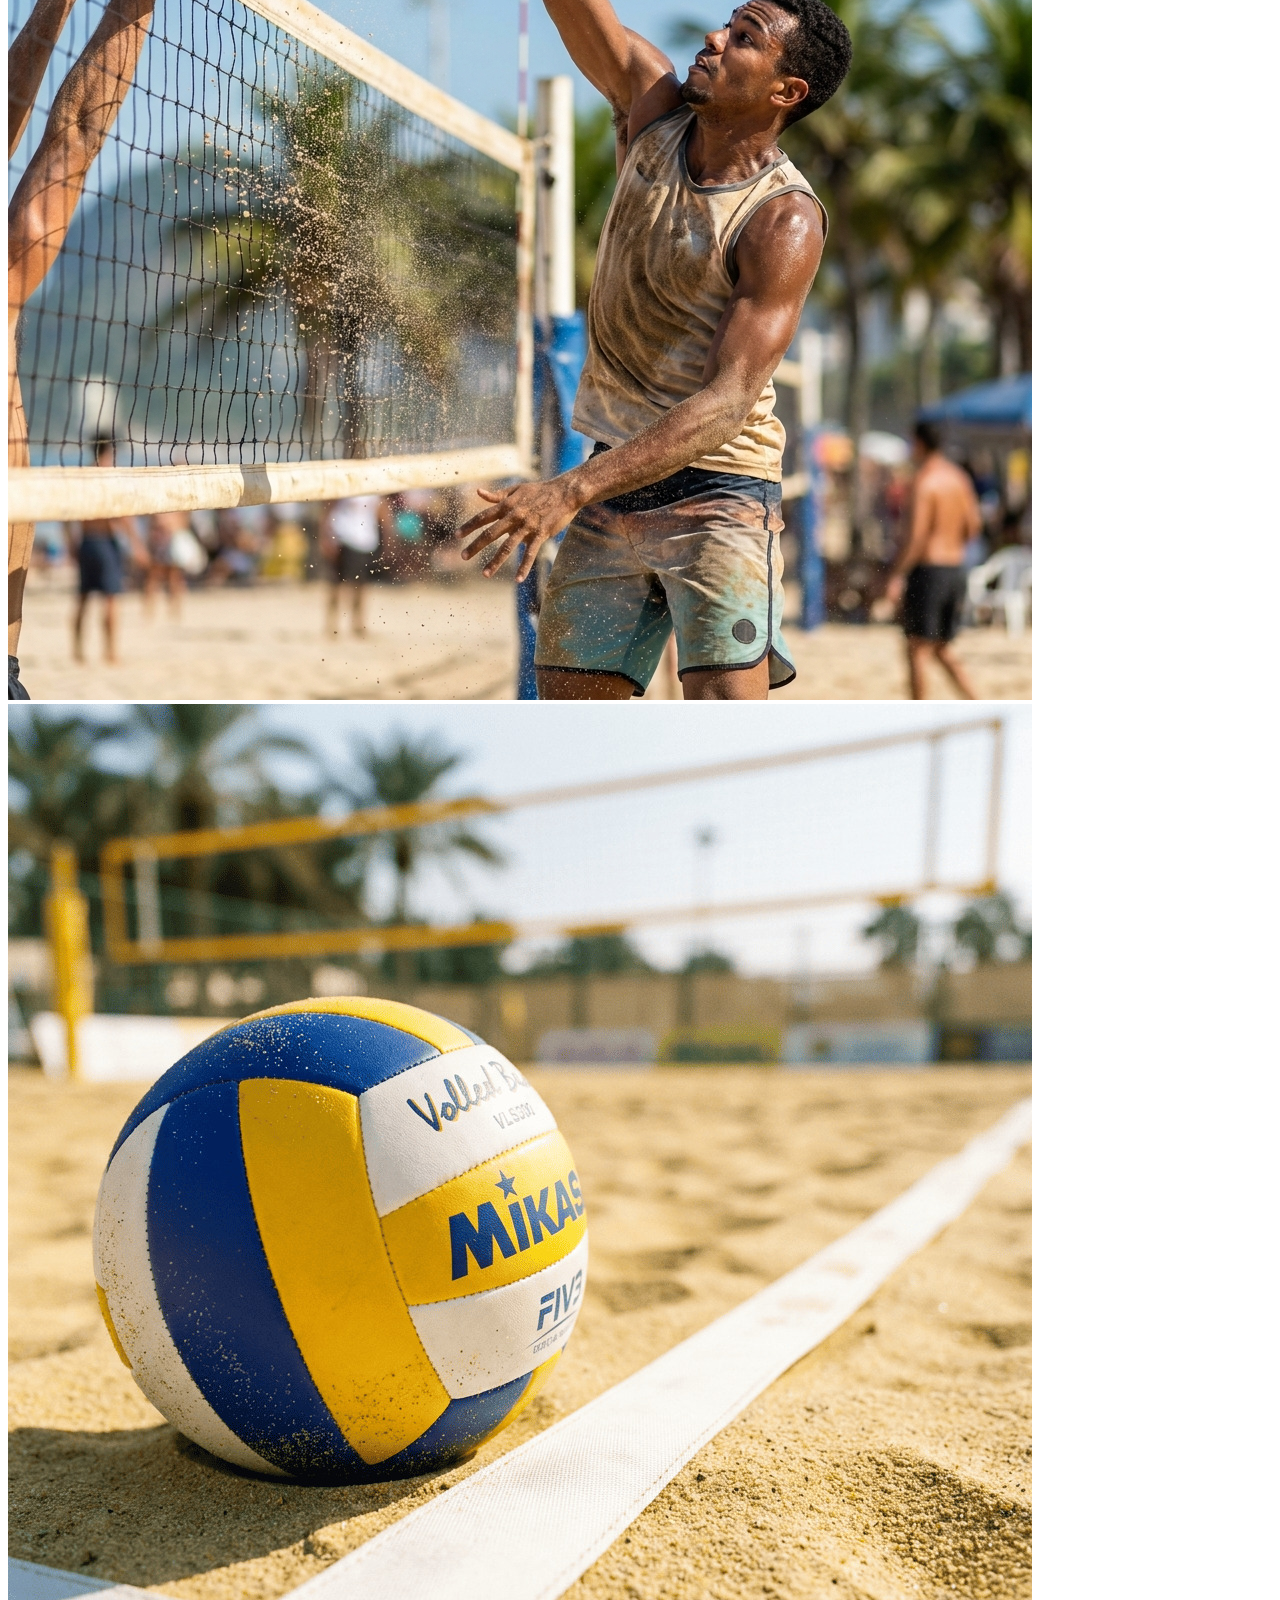
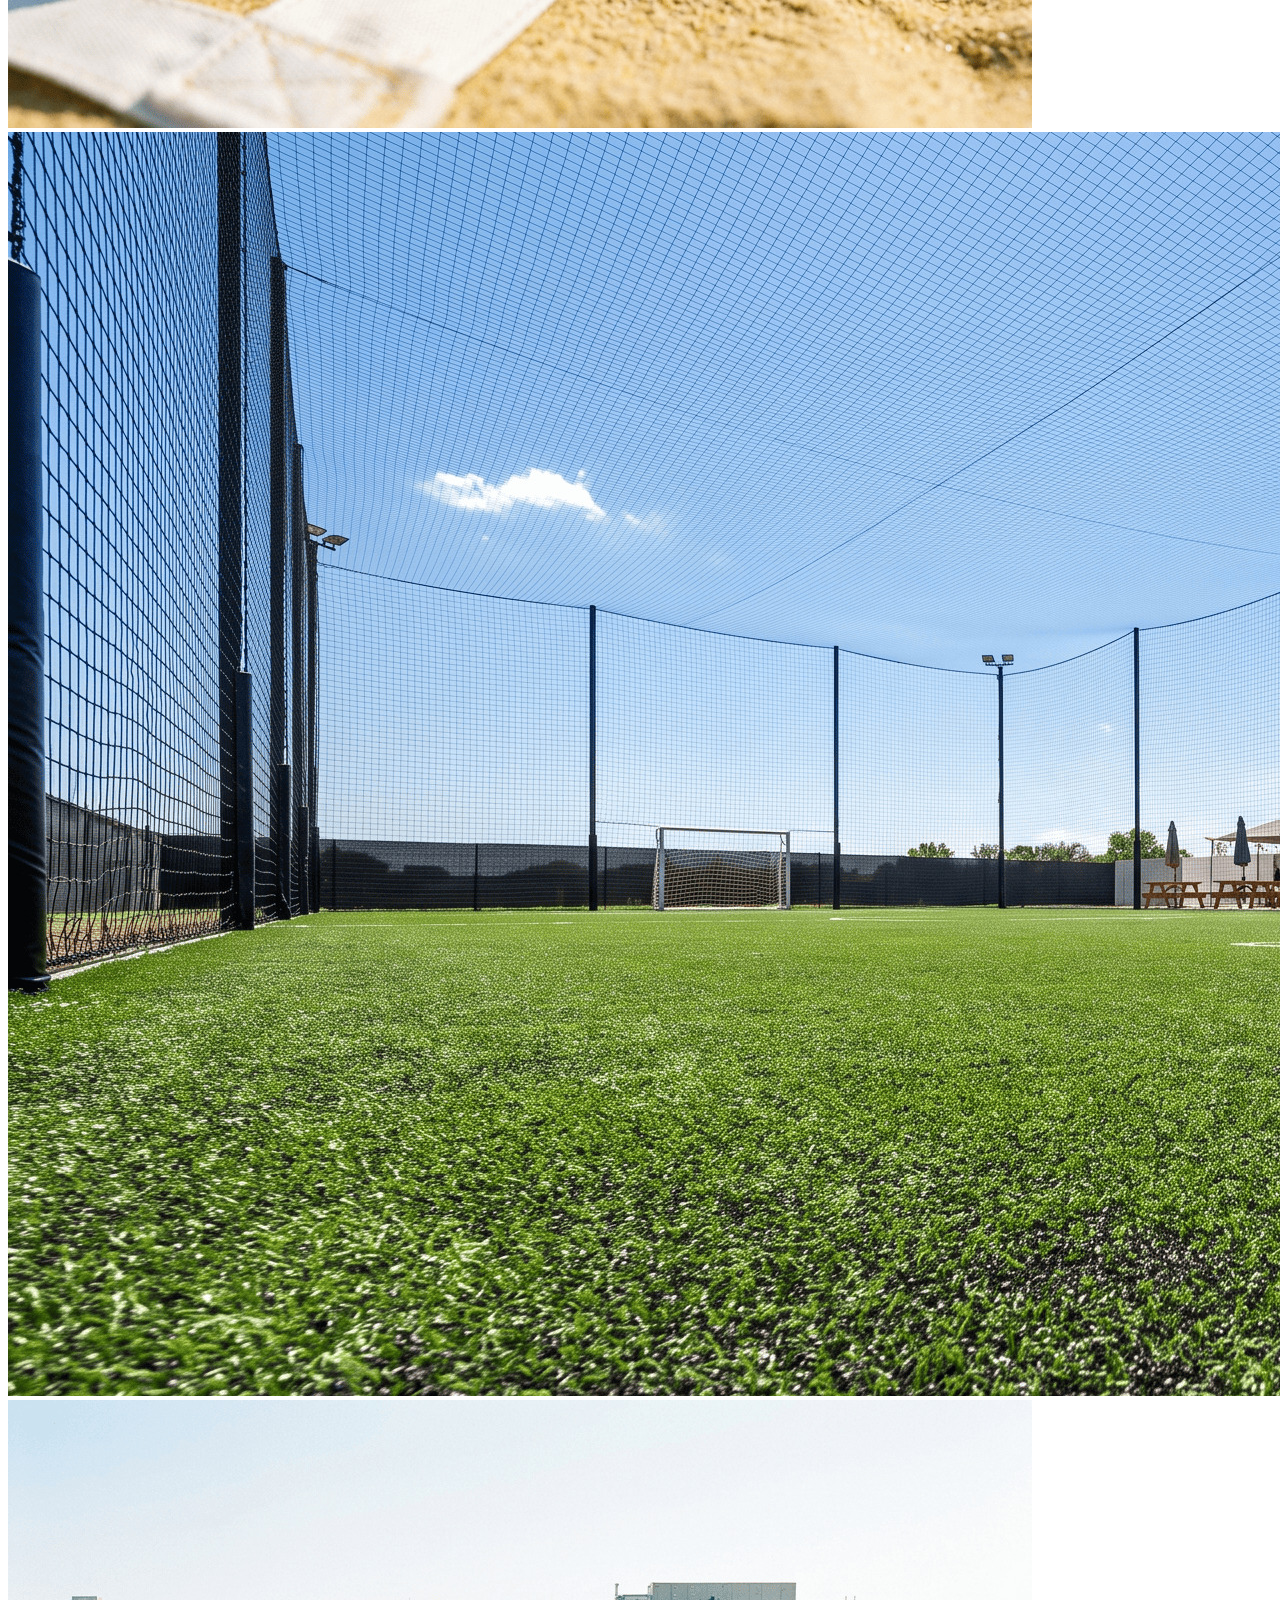
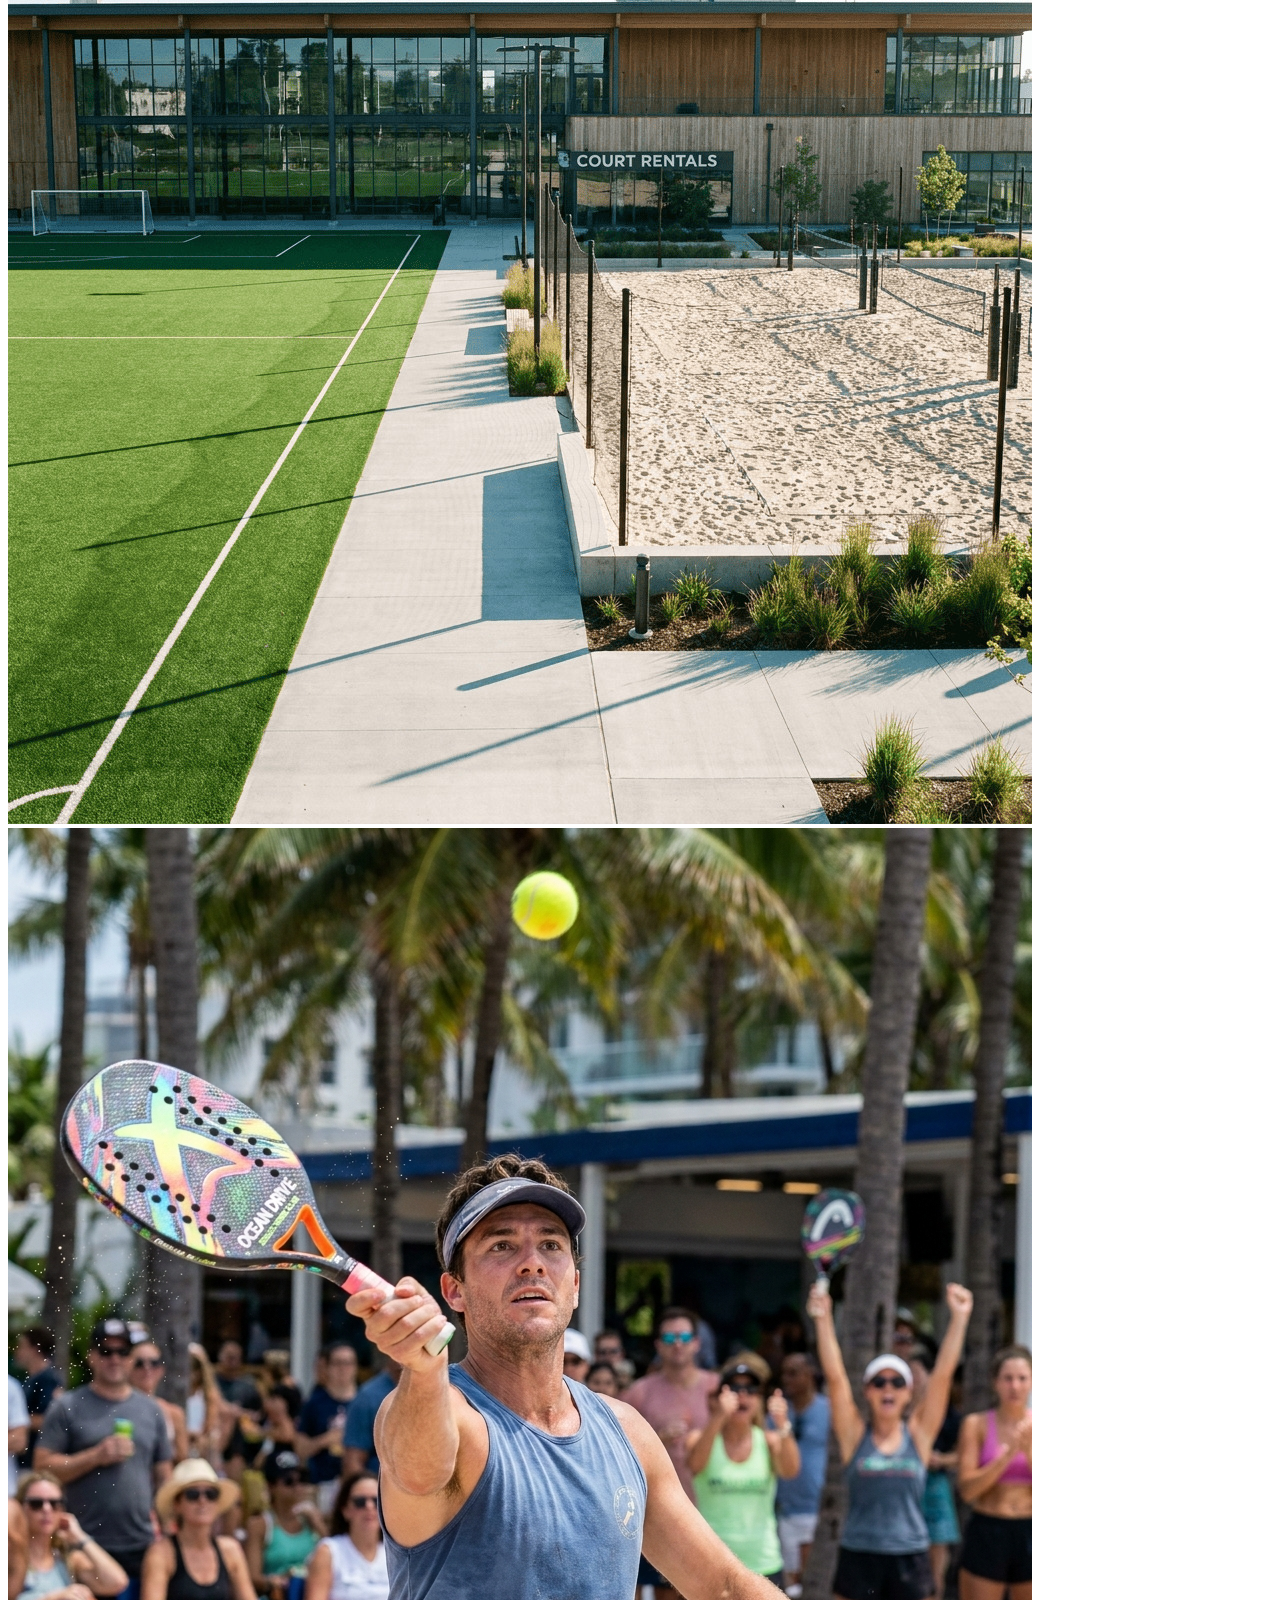
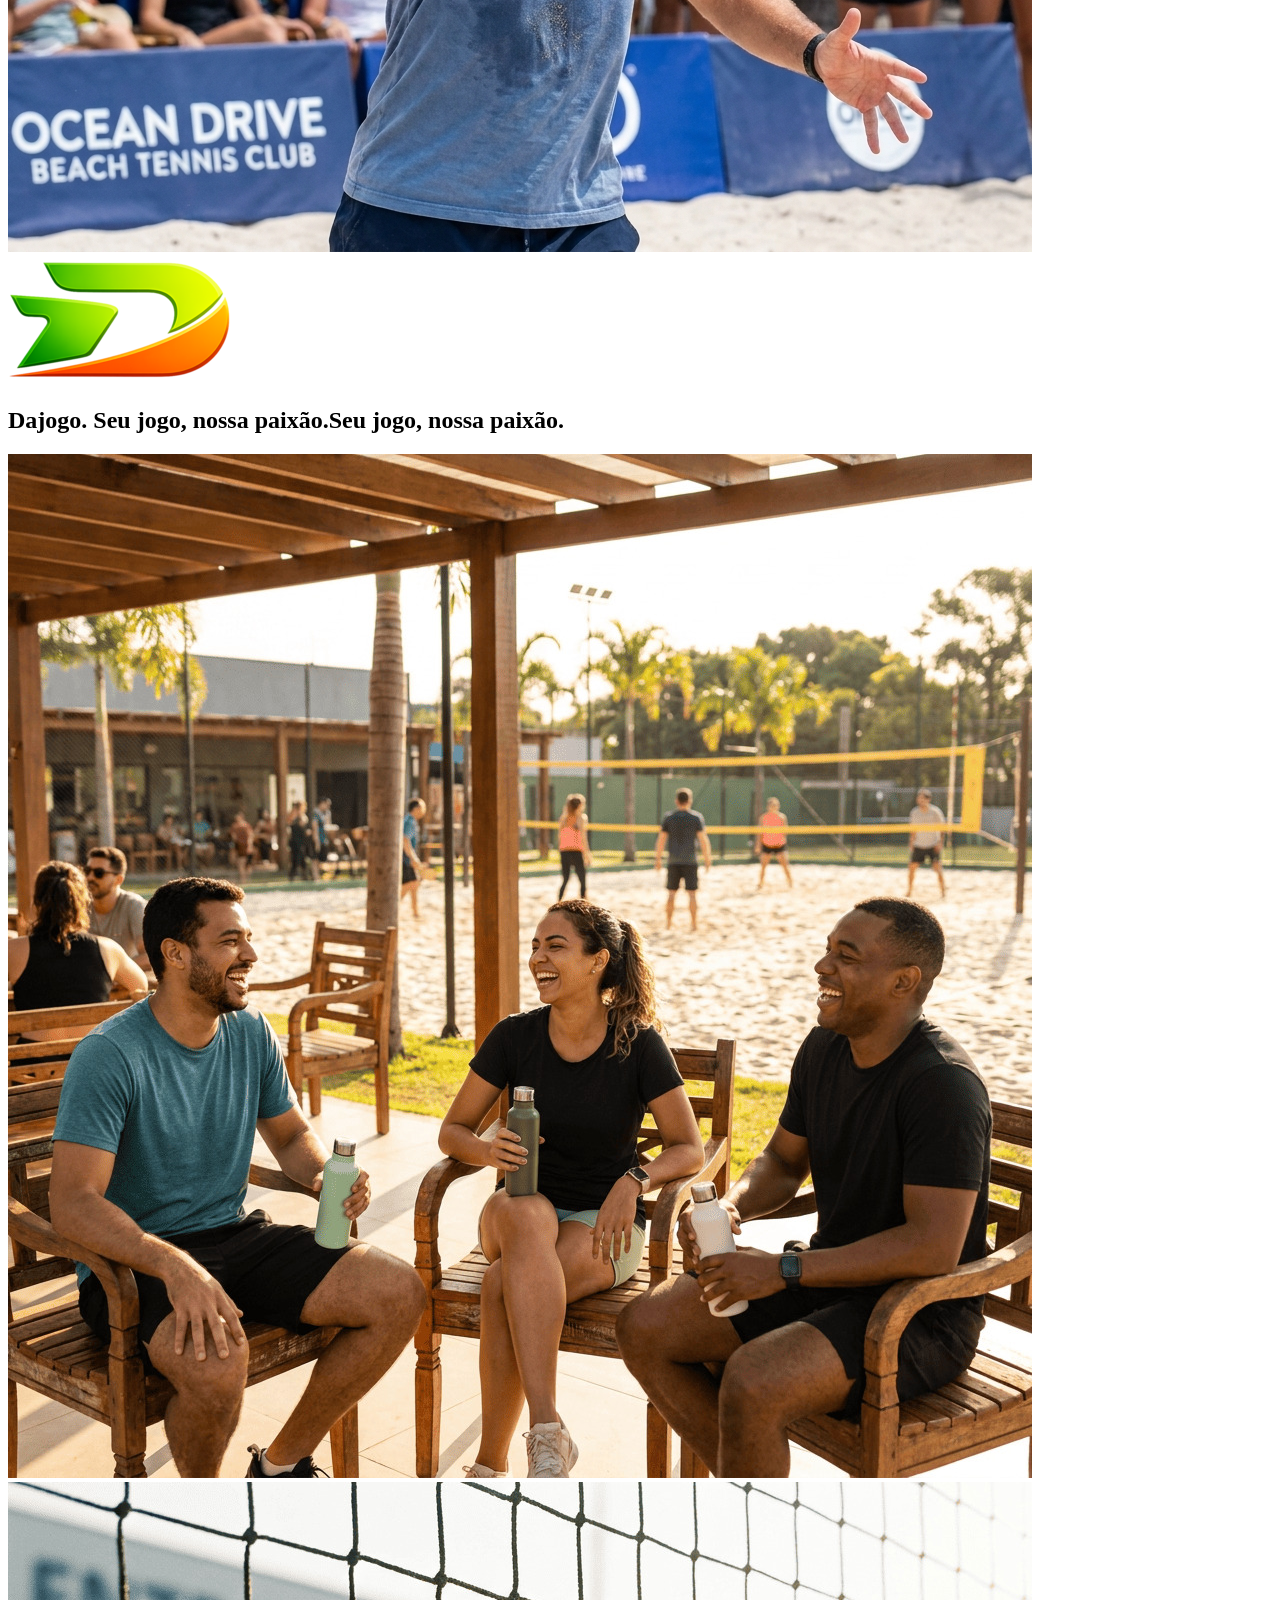
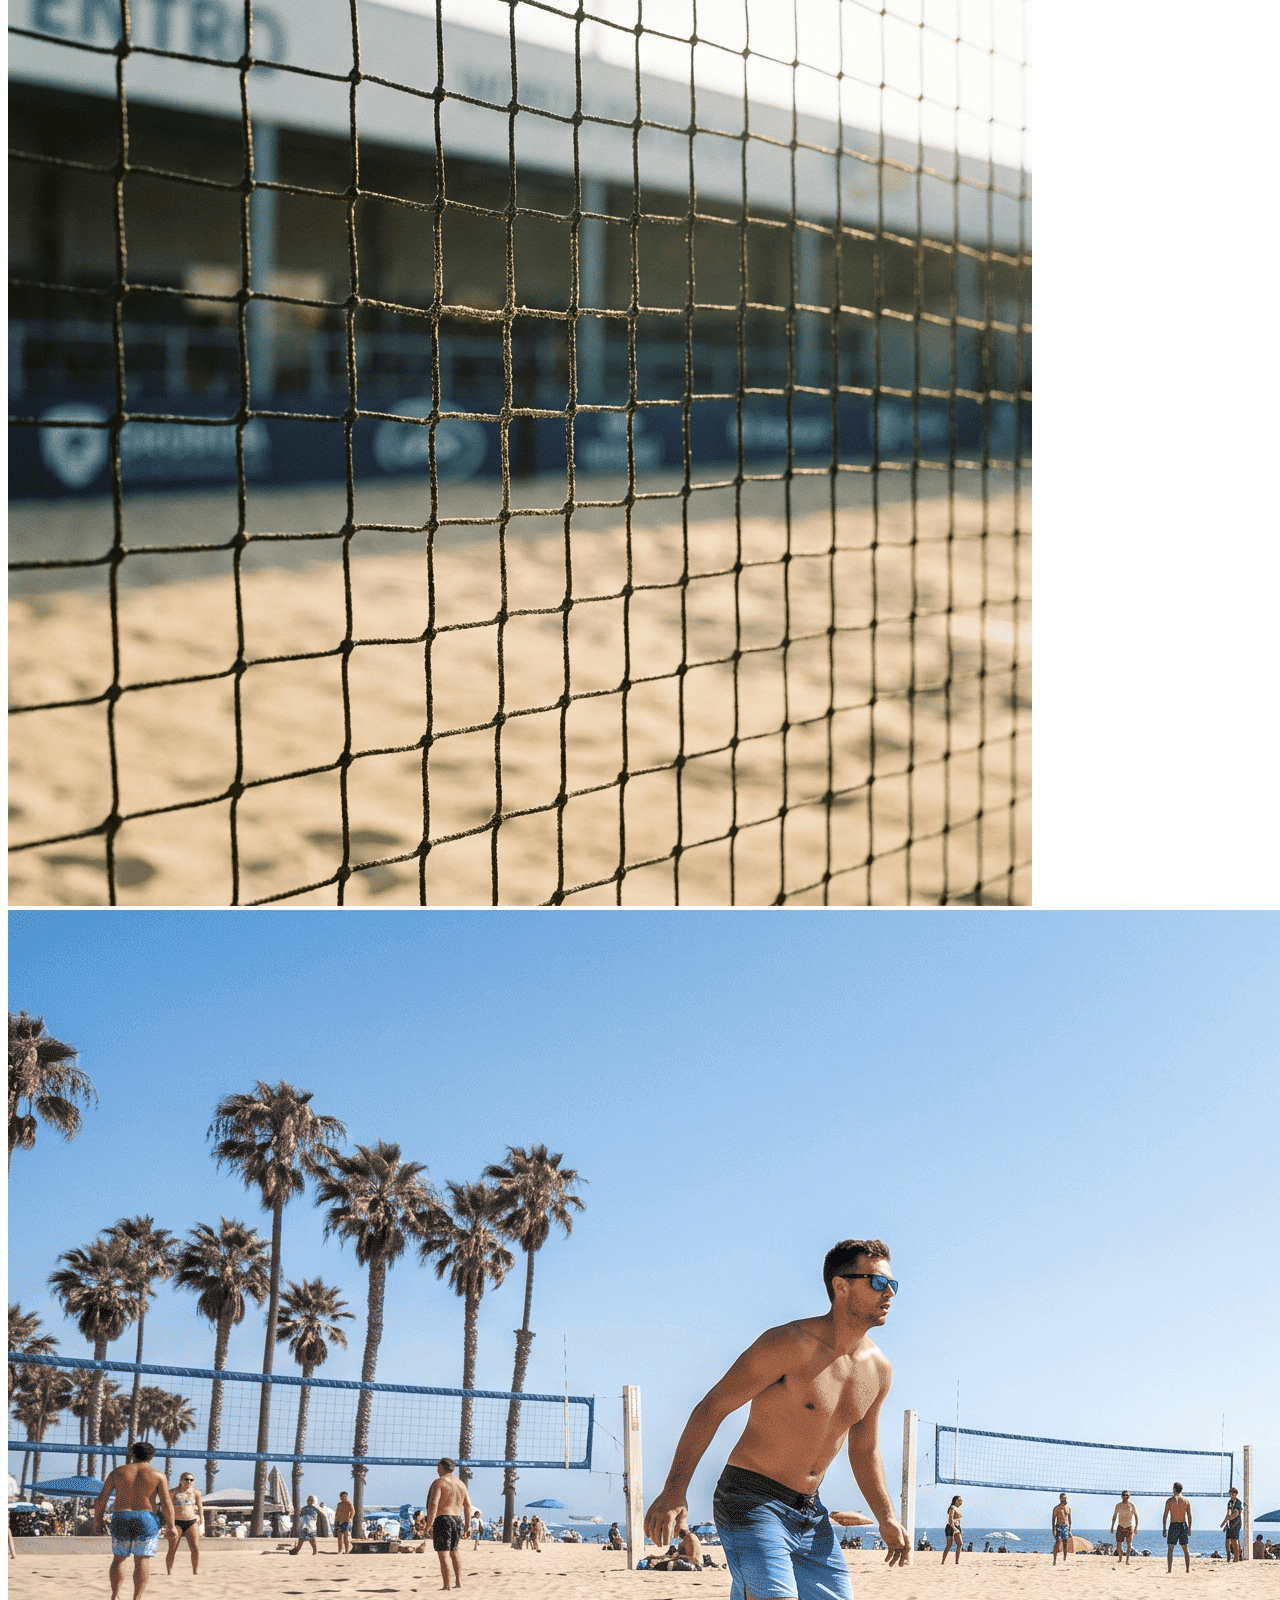
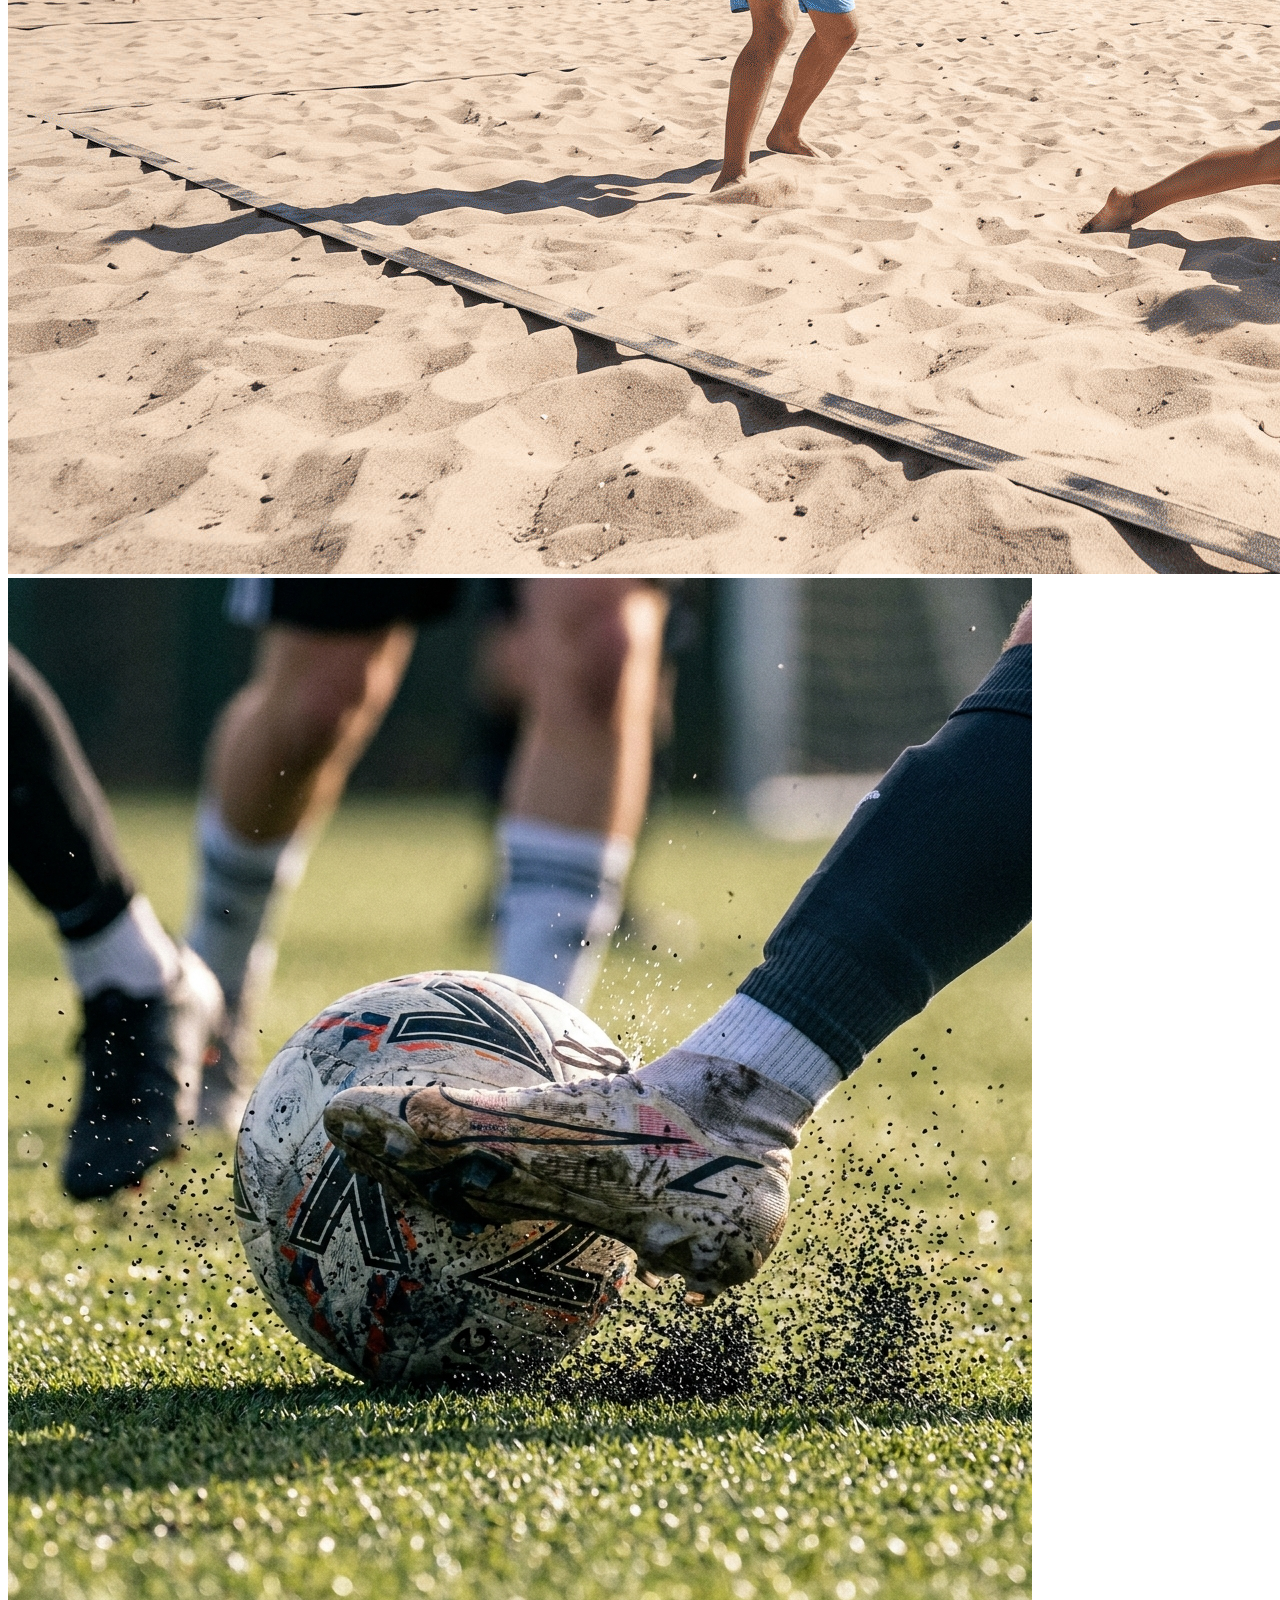
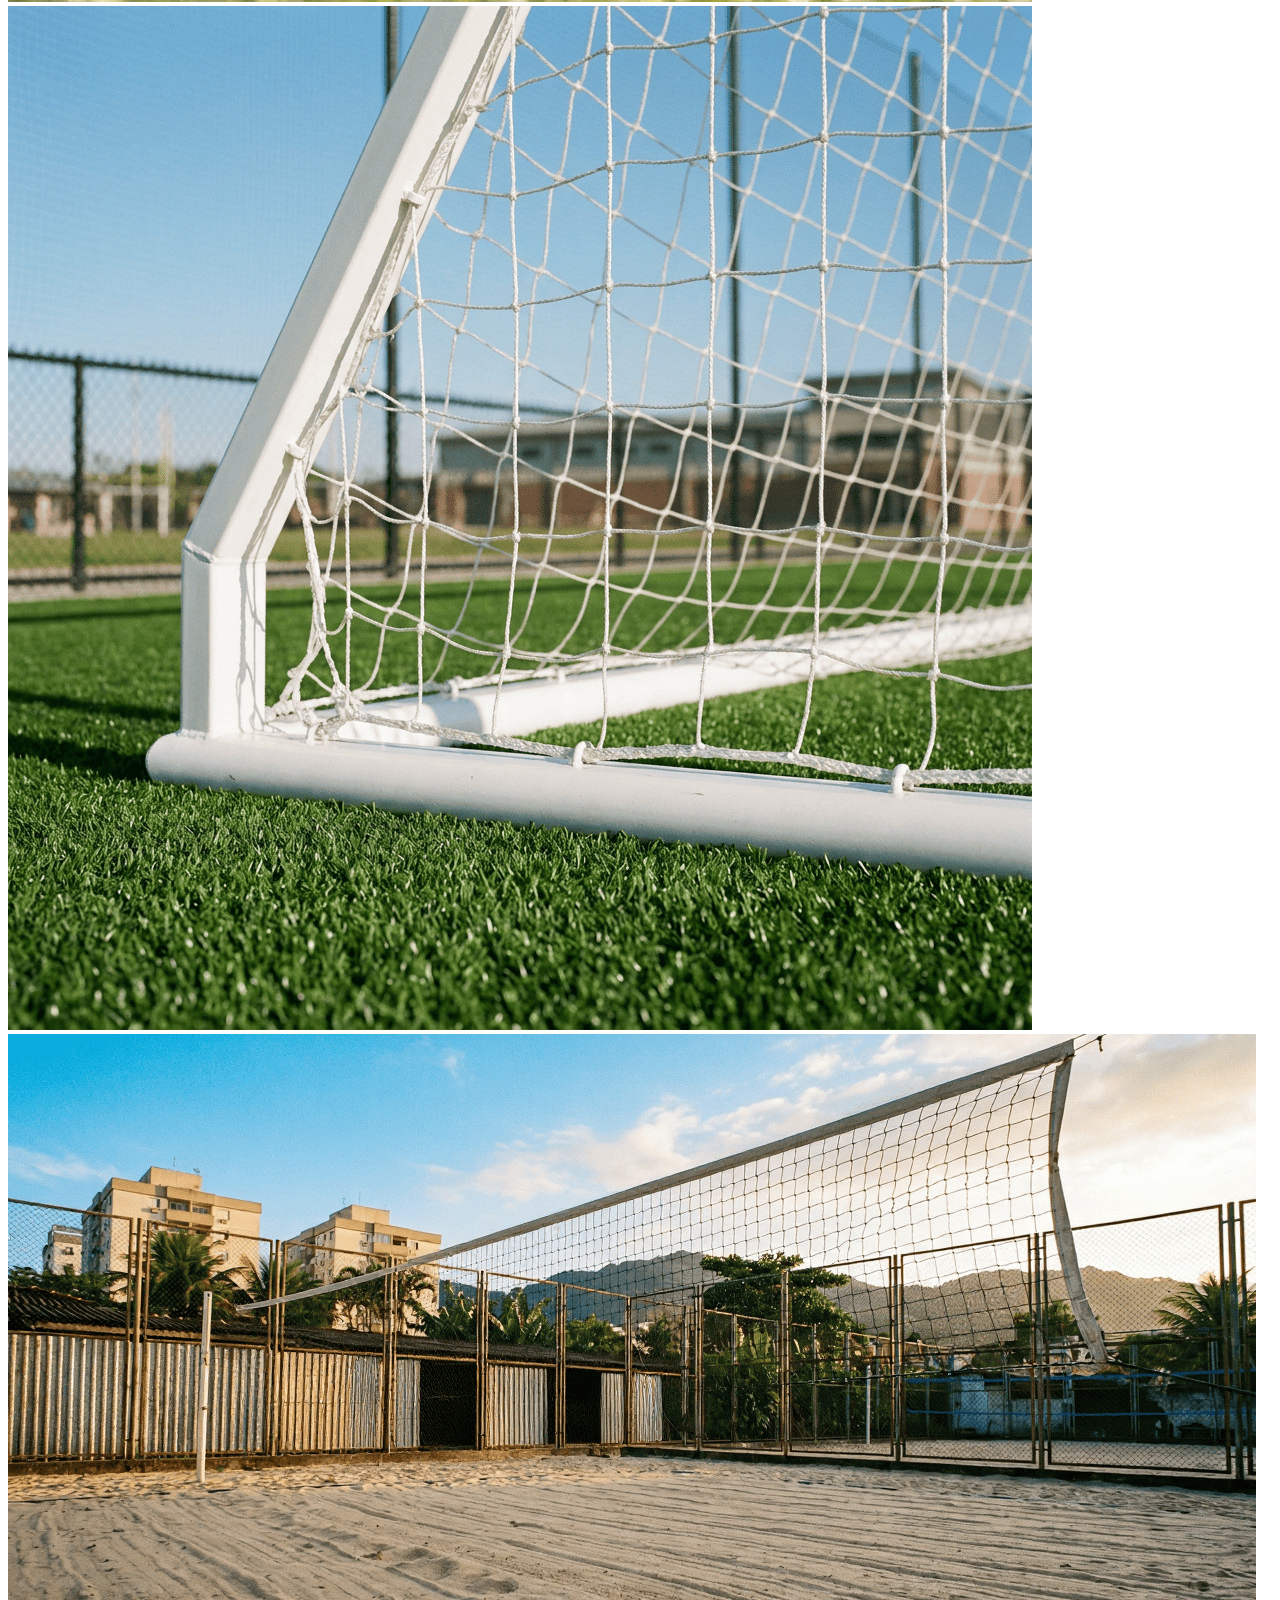
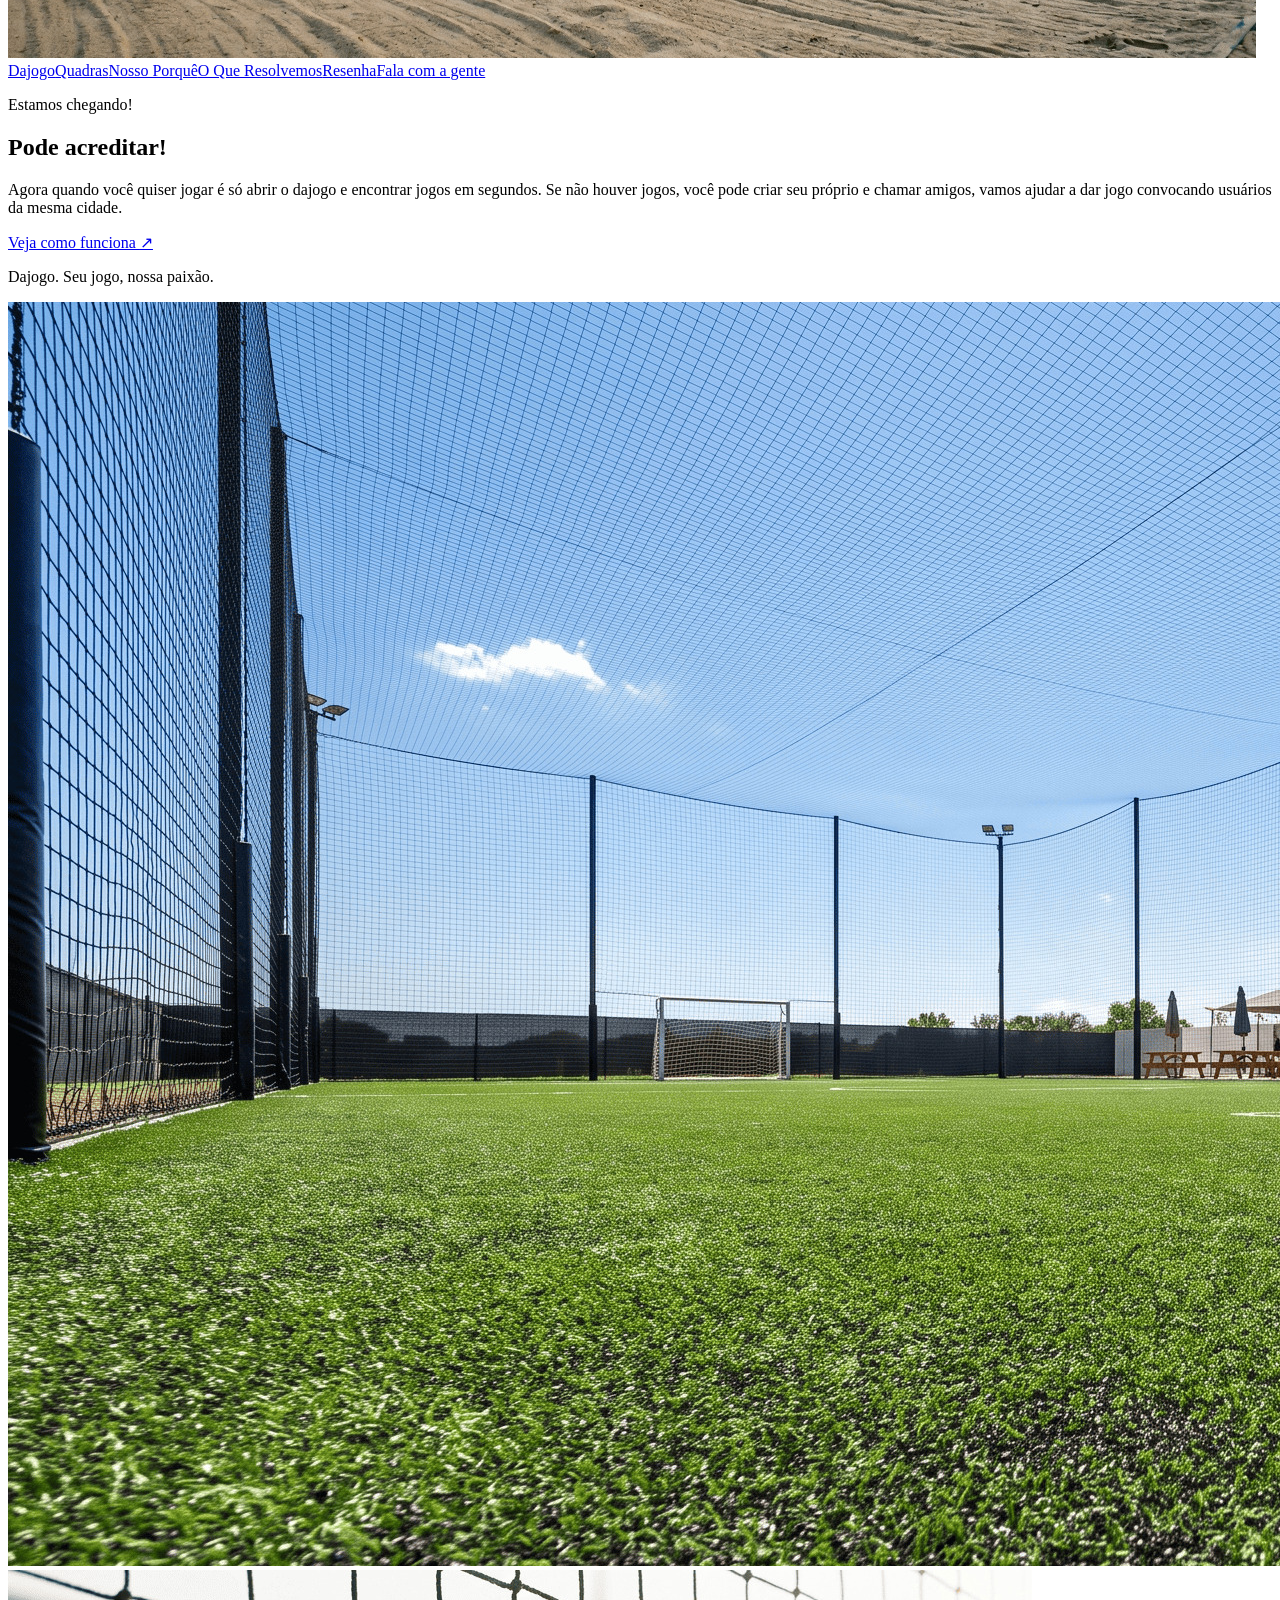
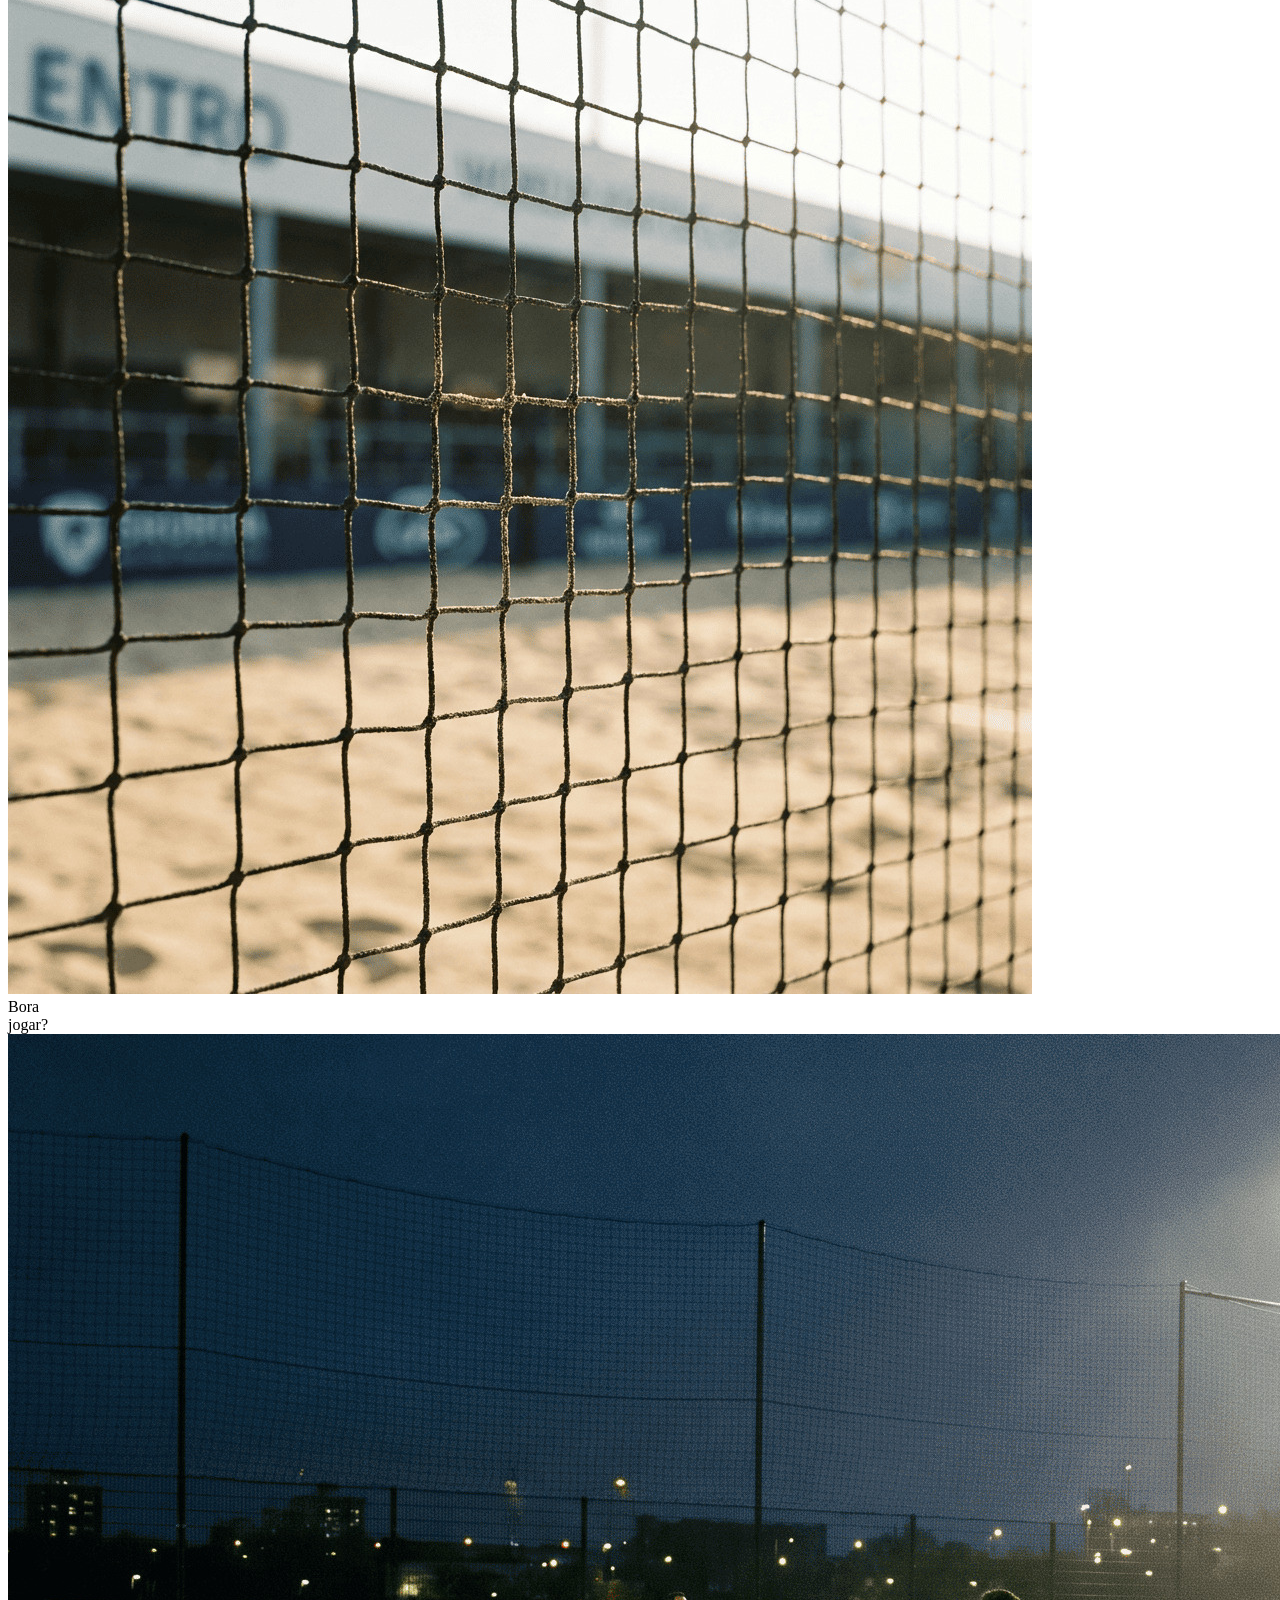
==== commit 8edf43c6: "Update Dajogo site" ====
--- a/index.html
+++ b/index.html
@@ -1,274 +1,67 @@
-<!DOCTYPE html>
-<html lang="en">
-<head>
-    <meta charset="utf-8">
-    <meta http-equiv="X-UA-Compatible" content="IE=edge">
-    <meta name="viewport" content="width=device-width, initial-scale=1">
+<!doctype html>
+<html lang="pt-BR">
+<head>
+  <meta charset="utf-8">
+  <meta name="viewport" content="width=device-width, initial-scale=1">
+  <meta name="description" content="Dajogo: organize seu grupo, marque seus jogos e jogue com quem você gosta.">
+  <meta name="theme-color" content="#72b82a">
+  <title>Dajogo — Seu jogo, nossa paixão</title>
+  <link rel="icon" type="image/png" href="img/favicon.png">
+  <link rel="preconnect" href="https://fonts.googleapis.com">
+  <link rel="preconnect" href="https://fonts.gstatic.com" crossorigin>
+  <link href="https://fonts.googleapis.com/css2?family=Barlow:wght@400;500;600;700&family=Barlow+Semi+Condensed:wght@500;600;700&display=swap" rel="stylesheet">
+  <link rel="stylesheet" href="css/landing.css">
+  <link rel="stylesheet" href="css/pages.css">
+</head>
+<body>
+  <header class="template-header">
+    <div class="header-mosaic" aria-label="Momentos Dajogo">
+      <picture><source media="(max-width: 560px)" srcset="img/img-21-01-mobile.jpg"><img src="img/img-21-01.jpg" alt="Amigos reunidos para jogar"></picture>
+      <div class="mosaic-pair"><picture><source media="(max-width: 560px)" srcset="img/img-11-03-mobile.jpg"><img src="img/img-11-03.jpg" alt="Momento de uma partida"></picture><picture><source media="(max-width: 560px)" srcset="img/img-11-04-mobile.jpg"><img src="img/img-11-04.jpg" alt="Amigos jogando"></picture></div>
+      <picture><source media="(max-width: 560px)" srcset="img/img-21-04-mobile.jpg"><img src="img/img-21-04.jpg" alt="Grupo praticando esporte"></picture>
+      <div class="mosaic-pair"><picture><source media="(max-width: 560px)" srcset="img/img-11-05-mobile.jpg"><img src="img/img-11-05.jpg" alt="Jogadores em quadra"></picture><picture><source media="(max-width: 560px)" srcset="img/img-11-02-mobile.jpg"><img src="img/img-11-02.jpg" alt="Pessoas se divertindo"></picture></div>
+      <div class="mosaic-brand"><img src="img/dajogo-logo.png" alt="Dajogo"><h2><span class="slogan-desktop">Dajogo. Seu jogo, nossa paixão.</span><span class="slogan-mobile">Seu jogo, nossa paixão.</span></h2></div>
+      <div class="mosaic-pair"><picture><source media="(max-width: 560px)" srcset="img/img-11-01-mobile.jpg"><img src="img/img-11-01.jpg" alt="Amigos jogando"></picture><picture><source media="(max-width: 560px)" srcset="img/img-11-06-mobile.jpg"><img src="img/img-11-06.jpg" alt="Jogo entre amigos"></picture></div>
+      <picture><source media="(max-width: 560px)" srcset="img/img-21-02-mobile.jpg"><img src="img/img-21-02.jpg" alt="Partida entre amigos"></picture>
+      <div class="mosaic-pair"><picture><source media="(max-width: 560px)" srcset="img/img-11-07-mobile.jpg"><img src="img/img-11-07.jpg" alt="Grupo reunido"></picture><picture><source media="(max-width: 560px)" srcset="img/img-11-08-mobile.jpg"><img src="img/img-11-08.jpg" alt="Momento de lazer"></picture></div>
+      <picture><source media="(max-width: 560px)" srcset="img/img-21-03-mobile.jpg"><img src="img/img-21-03.jpg" alt="Pessoas praticando esporte"></picture>
+    </div>
+    <nav class="template-nav" aria-label="Navegação principal"><a class="active" href="index.html">Dajogo</a><a href="partners.html">Quadras</a><a href="about.html">Nosso Porquê</a><a href="services.html">O Que Resolvemos</a><a href="blog.html">Resenha</a><a href="contact.html">Fala com a gente</a></nav>
+  </header>
+  <main id="top">
+    <section class="hero section-wrap">
+      <div class="hero-copy">
+        <p class="eyebrow">Estamos chegando!</p>
+        <h1>Pode acreditar!</h1>
+        <p class="hero-text">Agora quando você quiser jogar é só abrir o dajogo e encontrar jogos em segundos. Se não houver jogos, você pode criar seu próprio e chamar amigos, vamos ajudar a dar jogo convocando usuários da mesma cidade.</p>
+        <a class="button button-primary" href="services.html">Veja como funciona <span aria-hidden="true">↗</span></a>
+        <p class="microcopy">Dajogo. Seu jogo, nossa paixão.</p>
+      </div>
+      <div class="hero-art" aria-label="Pessoas jogando juntas">
+        <div class="hero-image-main"><picture><source media="(max-width: 800px)" srcset="img/img-21-04-mobile.jpg"><img src="img/img-21-04.jpg" alt="Grupo reunido para jogar"></picture></div>
+        <div class="hero-image-small"><picture><source media="(max-width: 800px)" srcset="img/img-11-06-mobile.jpg"><img src="img/img-11-06.jpg" alt="Momento de um jogo"></picture></div>
+        <div class="hero-sticker">Bora<br>jogar?</div>
+      </div>
+    </section>
+    <section class="gallery-strip" aria-label="Momentos Dajogo">
+      <picture><source media="(max-width: 560px)" srcset="img/img-21-01-mobile.jpg"><img src="img/img-21-01.jpg" alt="Amigos jogando"></picture><picture><source media="(max-width: 560px)" srcset="img/img-21-02-mobile.jpg"><img src="img/img-21-02.jpg" alt="Partida entre amigos"></picture><picture><source media="(max-width: 560px)" srcset="img/img-21-03-mobile.jpg"><img src="img/img-21-03.jpg" alt="Pessoas praticando esporte"></picture><picture><source media="(max-width: 560px)" srcset="img/img-21-04-mobile.jpg"><img src="img/img-21-04.jpg" alt="Grupo se divertindo"></picture>
+    </section>
+    <section class="how section-wrap" id="como-funciona">
+      <div class="section-heading"><p class="eyebrow">Como funciona</p><h2>Do convite ao jogo marcado.</h2></div>
+      <div class="steps">
+        <article class="step-card"><span class="step-number">01</span><h3>Crie seu grupo</h3><p>Reúna a galera e deixe todo mundo por dentro.</p></article>
+        <article class="step-card"><span class="step-number">02</span><h3>Marque o jogo</h3><p>Escolha data, horário e local em poucos toques.</p></article>
+        <article class="step-card"><span class="step-number">03</span><h3>Confirme presença</h3><p>Saiba quem vai e chegue pronto para jogar.</p></article>
+      </div>
+    </section>
+    <section class="download section-wrap" id="download">
+      <div class="download-card">
+        <div><p class="eyebrow">Lista de espera</p><h2>Quer ser avisado quando o Dajogo estiver disponível?</h2><p>Estamos na fase de testes do MVP e queremos avisar você assim que for possível fazer parte.</p></div>
+        <form class="waitlist-form" action="mailto:suporte@dajogo.app" method="post" enctype="text/plain"><label class="sr-only" for="waitlist-email">Seu melhor e-mail</label><input id="waitlist-email" name="E-mail da lista de espera" type="email" placeholder="Seu melhor e-mail" autocomplete="email" required><button class="button button-primary" type="submit">Entrar na lista <span aria-hidden="true">↗</span></button><small>Ao enviar, seu aplicativo de e-mail será aberto para confirmar a inscrição.</small></form>
+      </div>
+    </section>
+  </main>
+  <footer class="site-footer section-wrap"><img src="img/dajogo-logo -mobile.png" alt="Dajogo"><p>Dajogo. Seu jogo, nossa paixão.</p><span>© 2026 Dajogo</span></footer>
+</body>
+</html>
 
-    <title>Dajogo</title>
-<!--
-Dajogo
-http://site.dajogo.app
--->
-    <!-- load stylesheets -->
-    <link rel="stylesheet" href="https://fonts.googleapis.com/css?family=Open+Sans:300,400">  <!-- Google web font "Open Sans" -->
-    <link rel="stylesheet" href="font-awesome-4.5.0/css/font-awesome.min.css">                <!-- Font Awesome -->
-    <link rel="stylesheet" href="css/bootstrap.min.css">                                      <!-- Bootstrap style -->
-    <link rel="stylesheet" href="css/magnific-popup.css">                                     <!-- Magnific popup style (http://dimsemenov.com/plugins/magnific-popup/) -->
-    <link rel="stylesheet" href="css/templatemo-style.css">                                   <!-- Templatemo style -->
-    
-    <link rel="icon" type="image/png" href="img/favicon.png">                                 <!-- Favicon -->
-    
-    <!-- HTML5 shim and Respond.js for IE8 support of HTML5 elements and media queries -->
-    <!-- WARNING: Respond.js doesn't work if you view the page via file:// -->
-        <!--[if lt IE 9]>
-          <script src="https://oss.maxcdn.com/html5shiv/3.7.2/html5shiv.min.js"></script>
-          <script src="https://oss.maxcdn.com/respond/1.4.2/respond.min.js"></script>
-          <![endif]-->
-</head>
-
-    <body>
-        <!-- Header gallery -->
-        <div class="container-fluid">
-            <div class="row">
-                <div class="col-lg-12">
-                    <section class="tm-header-gallery">
-                        <!-- Imagens do header -->
-                        <!-- 2:1 - 01 -->
-                        <div class="col-xs-4 col-sm-4 col-md-4 col-lg-4 col-xl-4 tm-pad-0">
-                            <a href="img/img-21-01.jpg">
-                                <img src="img/img-21-01.jpg" alt="Image" class="img-fluid tm-header-img">        
-                            </a>                        
-                        </div>                
-                        <!-- 1:1 - 03 e 04 -->
-                        <div class="col-xs-4 col-sm-4 col-md-4 col-lg-4 col-xl-4 tm-pad-0">
-                            <a href="img/img-11-03.jpg">
-                                <img src="img/img-11-03.jpg" alt="Image" class="img-fluid tm-header-img col-xs-6 col-sm-6 col-md-6 col-lg-6 col-xl-6">    
-                            </a>
-                            <a href="img/img-11-04.jpg">
-                                <img src="img/img-11-04.jpg" alt="Image" class="img-fluid tm-header-img col-xs-6 col-sm-6 col-md-6 col-lg-6 col-xl-6">        
-                            </a>                        
-                        </div>
-                        <!-- 2:1 - 04 -->
-                        <div class="col-xs-4 col-sm-4 col-md-4 col-lg-4 col-xl-4 tm-pad-0">
-                            <a href="img/img-21-04.jpg">
-                                <img src="img/img-21-04.jpg" alt="Image" class="img-fluid tm-header-img">    
-                            </a>                        
-                        </div>
-                        <!-- 1:1 - 05 e 02 -->
-                        <div class="col-xs-4 col-sm-4 col-md-4 col-lg-4 col-xl-4 tm-pad-0">
-                            <a href="img/img-11-05.jpg">
-                                <img src="img/img-11-05.jpg" alt="Image" class="img-fluid tm-header-img col-xs-6 col-sm-6 col-md-6 col-lg-6 col-xl-6">    
-                            </a>
-                            <a href="img/img-11-02.jpg">
-                                <img src="img/img-11-02.jpg" alt="Image" class="img-fluid tm-header-img col-xs-6 col-sm-6 col-md-6 col-lg-6 col-xl-6">    
-                            </a>                        
-                        </div>
-                        <!-- Logo e Slogan -->
-                        <div class="col-4 col-sm-4 col-md-4 col-lg-4 col-xl-4 tm-pad-0 tm-logo-cell">
-                        <!-- Fundo da logo - 2:1 - Branco -->
-                        <img src="img/logo-bg.jpg" alt="Image" class="img-fluid tm-header-img">
-                    
-                        <div class="tm-site-name">
-                        
-                                <!-- DESKTOP -->
-                                <div class="row justify-content-center w-100 no-gutters d-none d-md-block">
-                                    <div class="col-6 text-center">
-                                        <img src="img/dajogo-logo-200px.png" alt="Dajogo" class="img-fluid mx-auto d-block">
-                                        <h2 class="tm-site-name-h2 d-none d-md-block">Dajogo. Seu jogo, nossa paixão.</h2>
-                                    </div>
-                                </div>
-                        
-                                <!-- MOBILE -->
-                                <div class="row justify-content-center w-100 no-gutters d-block d-md-none">
-                                    <div class="col-8 text-center">
-                                        <img src="img/dajogo-logo-50px.png" alt="Dajogo" class="img-fluid mx-auto d-block">
-                                        <h2 class="tm-site-name-h2 d-block d-md-none" style="font-size: 0.55rem !important; margin-top: 2px;">Dajogo</h2>
-                                    </div>
-                                </div>
-                        
-                            </div>
-                        </div>
-                        <!-- 1:1 - 01 e 06 -->                
-                        <div class="col-xs-4 col-sm-4 col-md-4 col-lg-4 col-xl-4 tm-pad-0">
-                            <a href="img/img-11-01.jpg">
-                                <img src="img/img-11-01.jpg" alt="Image" class="img-fluid tm-header-img col-xs-6 col-sm-6 col-md-6 col-lg-6 col-xl-6">    
-                            </a>
-                            <a href="img/img-11-06.jpg">
-                                <img src="img/img-11-06.jpg" alt="Image" class="img-fluid tm-header-img col-xs-6 col-sm-6 col-md-6 col-lg-6 col-xl-6">        
-                            </a>                        
-                        </div>                
-                        <!-- 2:1 - 02 -->
-                        <div class="col-xs-4 col-sm-4 col-md-4 col-lg-4 col-xl-4 tm-pad-0">
-                            <a href="img/img-21-02.jpg">
-                                <img src="img/img-21-02.jpg" alt="Image" class="img-fluid tm-header-img">        
-                            </a>                        
-                        </div>
-                        <!-- 1:1 - 07 e 08 -->
-                        <div class="col-xs-4 col-sm-4 col-md-4 col-lg-4 col-xl-4 tm-pad-0">
-                            <a href="img/img-11-07.jpg">
-                                <img src="img/img-11-07.jpg" alt="Image" class="img-fluid tm-header-img col-xs-6 col-sm-6 col-md-6 col-lg-6 col-xl-6">    
-                            </a>
-                            <a href="img/img-11-08.jpg">
-                                <img src="img/img-11-08.jpg" alt="Image" class="img-fluid tm-header-img col-xs-6 col-sm-6 col-md-6 col-lg-6 col-xl-6">        
-                            </a>                        
-                        </div>
-                        <!-- 2:1 - 03 -->
-                        <div class="col-xs-4 col-sm-4 col-md-4 col-lg-4 col-xl-4 tm-pad-0">
-                            <a href="img/img-21-03.jpg">
-                                <img src="img/img-21-03.jpg" alt="Image" class="img-fluid tm-header-img">    
-                            </a>                        
-                        </div>
-                    </section>
-                </div>
-            </div>                
-            
-            <!-- Navigation -->
-            <div class="row">
-                <div class="col-lg-12">
-                    <nav class="navbar">
-                        
-                        <div id="tmNavbar">
-                            <div class="nav navbar-nav tm-nav">
-                                
-                                <div class="col-xs-12 col-sm-12 col-md-4 col-lg-4 col-xl-4 tm-pad-0 tm-nav-item-pair">
-                                    <div class="col-xs-6 col-sm-6 col-md-6 col-lg-6 col-xl-6 nav-item active">
-                                        <a class="nav-link" href="index.html">Chegamos!</a>
-                                    </div>
-                                    <div class="col-xs-6 col-sm-6 col-md-6 col-lg-6 col-xl-6 nav-item">
-                                        <a class="nav-link" href="about.html">Nosso Porquê</a>
-                                    </div>
-                                </div>
-                                <div class="col-xs-12 col-sm-12 col-md-4 col-lg-4 col-xl-4 tm-pad-0 tm-nav-item-pair">
-                                    <div class="col-xs-6 col-sm-6 col-md-6 col-lg-6 col-xl-6 nav-item">
-                                        <a class="nav-link" href="services.html">O Que Resolvemos</a>
-                                    </div>
-                                    <div class="col-xs-6 col-sm-6 col-md-6 col-lg-6 col-xl-6 nav-item">
-                                        <a class="nav-link" href="blog.html">Resenha</a>
-                                    </div>    
-                                </div>
-                                <div class="col-xs-12 col-sm-12 col-md-4 col-lg-4 col-xl-4 tm-pad-0 tm-nav-item-pair">
-                                    <div class="col-xs-6 col-sm-6 col-md-6 col-lg-6 col-xl-6 nav-item">
-                                        <a class="nav-link" href="parceria.html">Parcerias</a>
-                                    </div>
-                                    <div class="col-xs-6 col-sm-6 col-md-6 col-lg-6 col-xl-6 nav-item">
-                                        <a class="nav-link" href="contact.html">Fala com a gente</a>
-                                    </div>
-                                </div>
-                            
-                            </div>    
-                        </div>                    
-                    </nav>     
-                </div>
-                   
-            </div> <!-- row -->
-
-            <div class="row tm-row-margin-b tm-content-boxes-row">
-                
-                <div class="col-xs-12 col-sm-12 col-md-6 col-lg-4 col-xl-4">
-                    
-                    <div class="tm-content-box">
-                        <i class="fa fa-4x fa-bicycle tm-content-icon"></i>
-                        <h2 class="tm-content-title">Mauris viverra ipsum</h2>
-                        <p>You can <strong>easily</strong> change <a rel="nofollow" href="http://fontawesome.io/icons/" target="_blank">Font Awesome icons</a> in HTML codes. Metro Fit is free HTML CSS web template from Templatemo.</p>
-                        <p>Vestibulum ante nibh, sagittis dapibus dui nec, dictum sagittis quam. Integer mollis augue nex eros iaculis, eget hendrerit tortor feugiat.</p>
-                        <p>Quisque eu lectus quis tortor efficitur sollicitudin at eu elit. Aliquam a sagittis lectus, semper porta.</p>    
-                    </div>
-                    
-                </div>
-
-                <div class="col-xs-12 col-sm-12 col-md-6 col-lg-4 col-xl-4">
-                    
-                    <div class="tm-content-box">
-                        <i class="fa fa-4x fa-camera tm-content-icon"></i>
-                        <h2 class="tm-content-title">Phasellus faucibus sem</h2>
-                        <p>Suspendisse condimentum aliquet lorem porta faucibus. Sed commodo lectus non purus scelerisque malesuada. Integer commodo vulputate leo. Nam quis tortor quis libero laoreet cursus.</p>
-                        <p>Proin volutpat luctus lacus, sollicitudin dictum orci vestibulum eu. Sed quis fringilla nulla. Vestibulum ante nibh, sagittis dapibus dui nex, dictum sagittis quam.</p>                        
-                    </div>
-                    
-                </div>
-
-                <div class="col-xs-12 col-sm-12 col-md-6 col-lg-4 col-xl-4">
-                    
-                    <div class="tm-content-box">
-                        <i class="fa fa-4x fa-street-view tm-content-icon"></i>
-                        <h2 class="tm-content-title">Lorem ipsum dolor</h2>
-                        <p>Curabitur hendrerit magna at enim iaculis, at porta nisl tempus. Fusce vitae magna non libero elementum blandit.</p>
-                        <p>Ut venenatis viverra dolor, sit amet blandit nisl eleifend ultrices. Nullam ex justo, posuere sed tortor eget, rhoncus gravida sem.</p>
-                        <p>Vivamus viverra semper felis a placerat. Duis et dapibus sapien, quis porttitor lacus.</p>    
-                    </div>
-                    
-                </div>
-
-            </div>
-
-            <div class="row">
-                <div class="col-xs-12 col-sm-12 col-md-12 col-lg-12 col-xl-12">
-                    <div class="tm-testi">
-                        <img src="img/img-11-01.jpg" alt="Image" class="img-fluid img-circle tm-testi-img">
-                        <div class="tm-testi-text-box">
-                            <p class="tm-testi-text">Quisque eu lectus quis tortor efficitur sollicitudin at eu elit. Aliquam a sagittis lectus, semper porta mauris. Duis ut dignissim dui. Nam tincidunt purus quis ultrices iaculis.</p>                            
-                        </div>
-                        <p class="tm-testi-sig">Quiseuq a nunc elit</p>
-                    </div>
-                </div>
-            </div> <!-- row -->
-
-            <div class="row tm-nav-2-row">
-                <div class="col-xs-12 col-sm-12 col-md-12 col-lg-12 col-xl-12">
-                    <nav class="tm-flex-center">
-                        <ul class="tm-nav-2">
-                            <li class="tm-nav-item-2"><a href="index.html" class="tm-nav-link-2">Home</a></li>
-                            <li class="tm-nav-item-2"><a href="about.html" class="tm-nav-link-2">About</a></li>
-                            <li class="tm-nav-item-2"><a href="services.html" class="tm-nav-link-2">Services</a></li>
-                            <li class="tm-nav-item-2"><a href="blog.html" class="tm-nav-link-2">Blog</a></li>
-                            <li class="tm-nav-item-2"><a href="contact.html" class="tm-nav-link-2">Contact</a></li>
-                        </ul>
-                    </nav>
-                </div>
-            </div> <!-- row -->
-
-            <div class="row">
-                <div class="col-xs-12 col-sm-12 col-md-12 col-lg-12 col-xl-12">
-                    <div class="tm-social-icons-container text-xs-center">
-                        <a href="#" class="tm-social-link"><i class="fa fa-facebook"></i></a>
-                        <a href="#" class="tm-social-link"><i class="fa fa-google-plus"></i></a>
-                        <a href="#" class="tm-social-link"><i class="fa fa-twitter"></i></a>
-                        <a href="#" class="tm-social-link"><i class="fa fa-behance"></i></a>
-                        <a href="#" class="tm-social-link"><i class="fa fa-linkedin"></i></a>
-                    </div>
-                </div>
-            </div>
-
-            <footer class="row tm-footer">
-                <div class="col-xs-12 col-sm-12 col-md-12 col-lg-12 col-xl-12">
-                    <p class="text-xs-center tm-copyright">Copyright &copy; 2016 Your Company
-                    
-                    | Design: <a href="http://www.google.com/+templatemo" target="_parent">Templatemo</a></p>
-                </div>
-            </footer>
-            
-        </div> <!-- container-fluid -->
-        
-        <!-- load JS files -->
-        <script src="js/jquery-1.11.3.min.js"></script>             <!-- jQuery (https://jquery.com/download/) -->
-        <script src="https://www.atlasestateagents.co.uk/javascript/tether.min.js"></script> <!-- Tether for Bootstrap (http://stackoverflow.com/questions/34567939/how-to-fix-the-error-error-bootstrap-tooltips-require-tether-http-github-h) -->
-        <script src="js/bootstrap.min.js"></script>             <!-- Bootstrap (http://v4-alpha.getbootstrap.com/) -->
-        <script src="js/jquery.magnific-popup.min.js"></script> <!-- Magnific popup (http://dimsemenov.com/plugins/magnific-popup/) -->
-        <script>     
-       
-            $(window).load(function(){
-                /* Gallery pop up
-                -----------------------------------------*/
-                $('.tm-header-gallery').magnificPopup({
-                    delegate: 'a', // child items selector, by clicking on it popup will open
-                    type: 'image',
-                    gallery:{enabled:true}                
-                });
-                           
-            });
-
-        </script>             
-
-</body>
-</html>
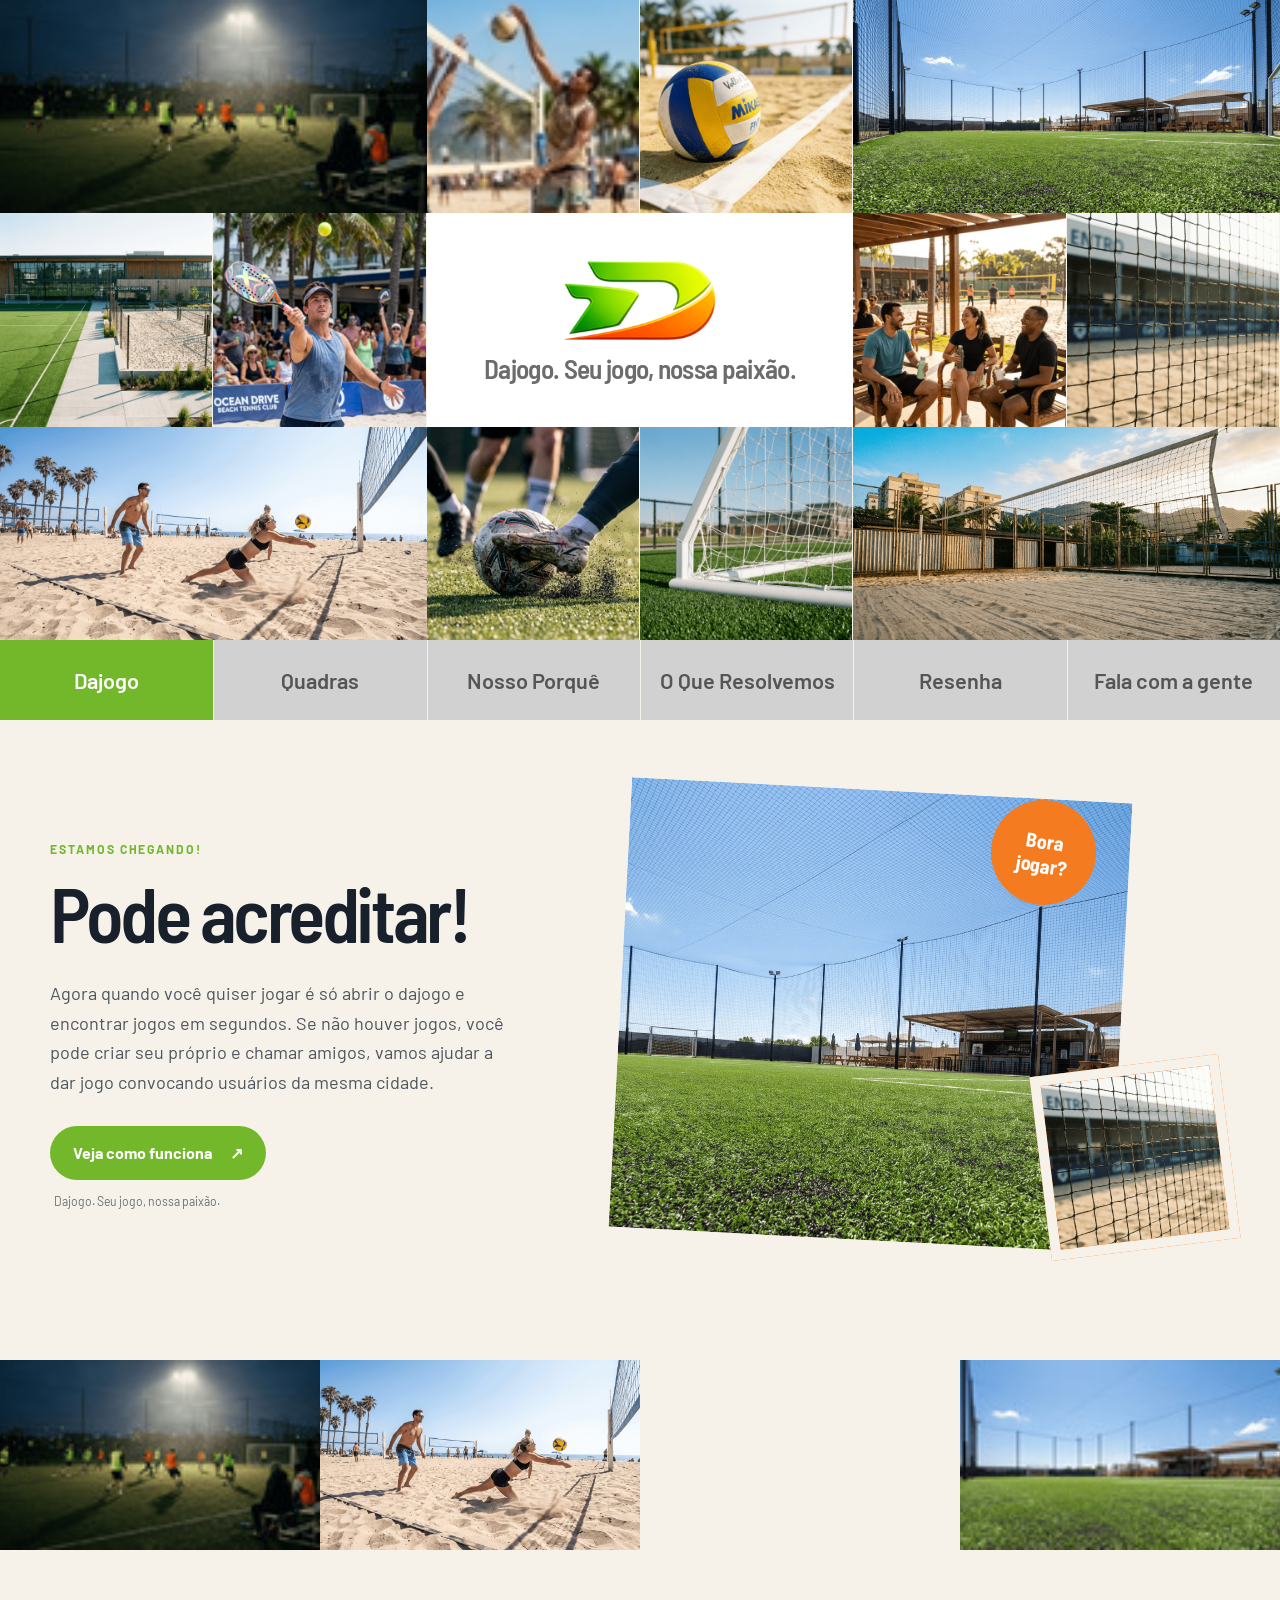
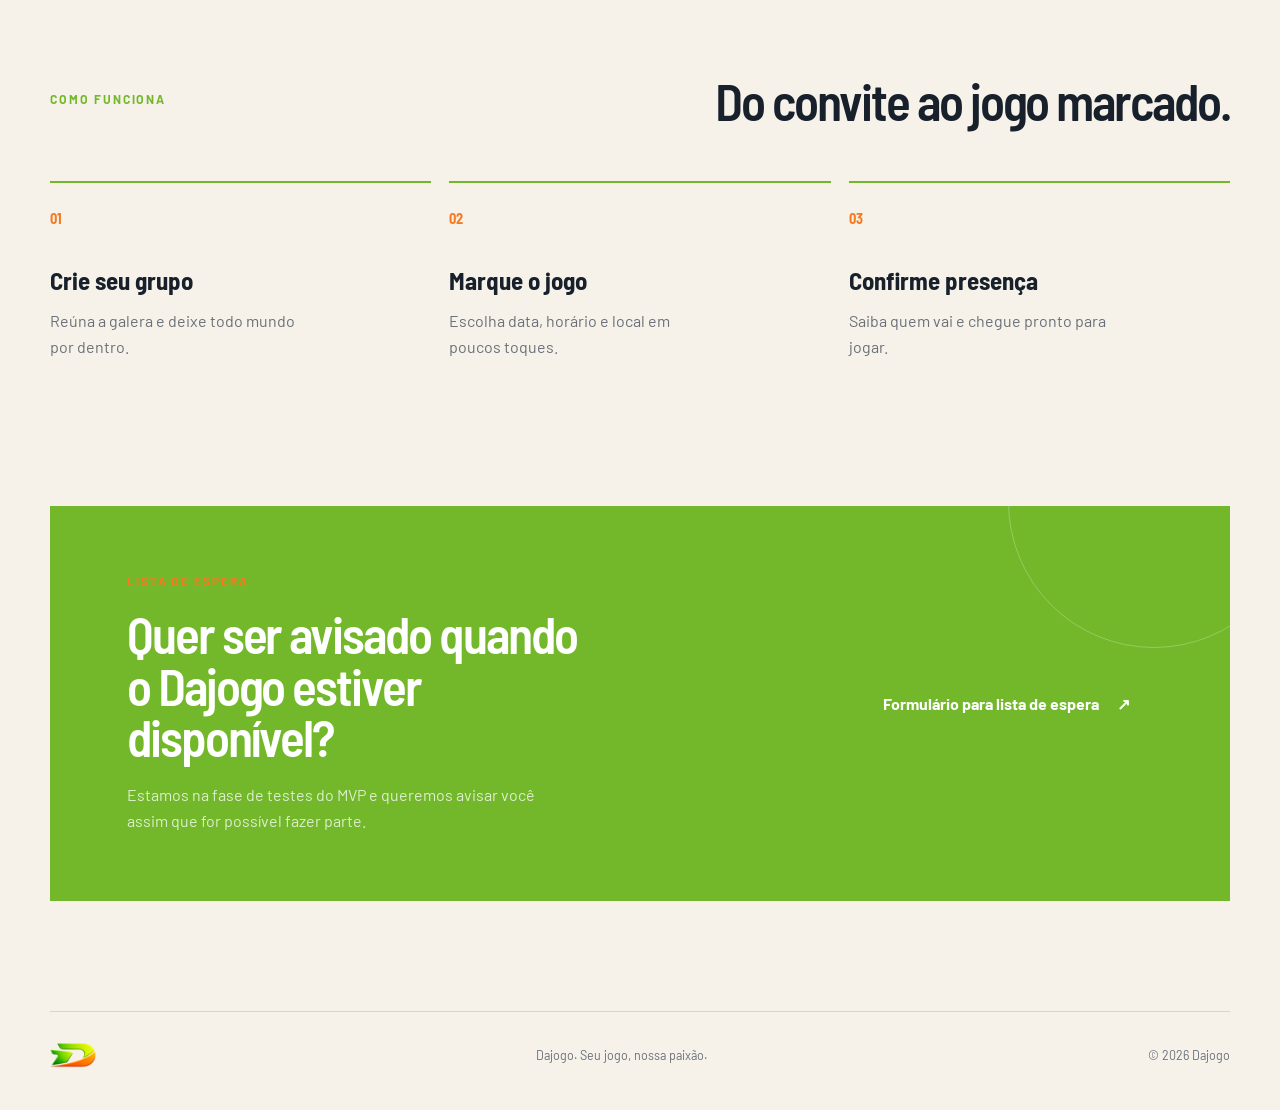
==== commit 2e03d0a9: "Link Dajogo waitlist form" ====
--- a/index.html
+++ b/index.html
@@ -57,7 +57,7 @@
     <section class="download section-wrap" id="download">
       <div class="download-card">
         <div><p class="eyebrow">Lista de espera</p><h2>Quer ser avisado quando o Dajogo estiver disponível?</h2><p>Estamos na fase de testes do MVP e queremos avisar você assim que for possível fazer parte.</p></div>
-        <form class="waitlist-form" action="mailto:suporte@dajogo.app" method="post" enctype="text/plain"><label class="sr-only" for="waitlist-email">Seu melhor e-mail</label><input id="waitlist-email" name="E-mail da lista de espera" type="email" placeholder="Seu melhor e-mail" autocomplete="email" required><button class="button button-primary" type="submit">Entrar na lista <span aria-hidden="true">↗</span></button><small>Ao enviar, seu aplicativo de e-mail será aberto para confirmar a inscrição.</small></form>
+        <div class="waitlist-form"><a class="button button-primary" href="https://forms.gle/MxWweCXxNQo7LvG2A" target="_blank" rel="noopener noreferrer">Formulário para lista de espera <span aria-hidden="true">↗</span></a></div>
       </div>
     </section>
   </main>
--- a/css/landing.css
+++ b/css/landing.css
@@ -0,0 +1,38 @@
+:root { --blue:#72b82a; --orange:#f47b20; --ink:#17202b; --cream:#f6f2ea; --muted:#6a7077; }
+* { box-sizing:border-box; } html { scroll-behavior:smooth; }
+body { margin:0; color:var(--ink); background:var(--cream); font-family:'Barlow',Arial,sans-serif; }
+img { display:block; max-width:100%; } .section-wrap { width:min(1180px, calc(100% - 48px)); margin:0 auto; }
+.template-header { background:var(--cream); }
+.header-mosaic { display:grid; grid-template-columns:repeat(3,1fr); margin:0 auto; max-width:1530px; }
+.header-mosaic > picture, .mosaic-pair, .mosaic-brand { aspect-ratio:2 / 1; min-width:0; overflow:hidden; }
+.header-mosaic > picture > img, .mosaic-pair picture, .mosaic-pair img { height:100%; object-fit:cover; width:100%; }
+.mosaic-pair picture { min-width:0; overflow:hidden; }
+.mosaic-pair { display:grid; grid-template-columns:repeat(2,1fr); }
+.mosaic-pair img { aspect-ratio:1; border-right:1px solid var(--cream); }
+.mosaic-brand { align-items:center; background:#fff url('../img/logo-bg.jpg') center/cover; display:flex; flex-direction:column; justify-content:center; padding:20px; text-align:center; }
+.mosaic-brand img { max-width:60%; width:154px; }
+.mosaic-brand h2 { color:#6c6c6c; font-family:'Barlow Semi Condensed',Arial,sans-serif; font-size:clamp(.82rem,calc(1.35vw + 10px),1.875rem); font-weight:600; letter-spacing:-.025em; line-height:1.05; margin:10px 12px 0; max-width:none; text-align:center; white-space:nowrap; }
+.slogan-mobile { display:none; }
+.template-nav { display:grid; grid-template-columns:repeat(6,1fr); margin:0 auto; max-width:1530px; }
+.template-nav a { align-items:center; background:#d1d1d1; color:#555; display:flex; font-size:clamp(calc(.75rem + 5px),calc(1.35vw + 5px),calc(1.05rem + 5px)); font-weight:600; justify-content:center; min-height:80px; padding:16px 10px; text-align:center; text-decoration:none; }
+.template-nav a + a { border-left:1px solid var(--cream); } .template-nav a:hover,.template-nav a.active { background:var(--blue); color:#fff; }
+.hero { align-items:center; display:grid; gap:70px; grid-template-columns:.9fr 1.1fr; min-height:640px; padding:65px 0 95px; }
+.eyebrow { color:var(--blue); font-size:.76rem; font-weight:700; letter-spacing:.16em; margin:0 0 20px; text-transform:uppercase; }
+h1,h2,h3 { font-family:'Barlow Semi Condensed',Arial,sans-serif; margin:0; } h1 { font-size:clamp(3rem,6vw,5.6rem); font-weight:600; letter-spacing:-.045em; line-height:.95; max-width:620px; } h2 { font-size:clamp(2.1rem,4vw,3.6rem); font-weight:600; letter-spacing:-.04em; line-height:1; }
+.hero-text { color:#4e555c; font-size:1.13rem; line-height:1.65; margin:30px 0 28px; max-width:460px; }
+.button { border-radius:999px; display:inline-flex; font-weight:700; gap:18px; padding:17px 23px; text-decoration:none; } .button-primary { background:var(--blue); color:white; } .button-primary:hover { background:#5c9d1e; transform:translateY(-2px); }
+.microcopy { color:var(--muted); font-size:.76rem; margin:14px 0 0 4px; } .hero-art { min-height:470px; position:relative; }
+.hero-image-main { height:450px; overflow:hidden; transform:rotate(3deg); width:82%; } .hero-image-main picture,.hero-image-main img { height:100%; object-fit:cover; width:100%; }
+.hero-image-small { background:var(--orange); border:10px solid var(--cream); bottom:10px; height:185px; overflow:hidden; position:absolute; right:0; transform:rotate(-7deg); width:190px; } .hero-image-small picture,.hero-image-small img { height:100%; object-fit:cover; width:100%; }
+.hero-sticker { background:var(--orange); border-radius:50%; color:#fff; display:grid; font-family:'Barlow Semi Condensed'; font-size:1.25rem; font-weight:700; height:105px; place-items:center; position:absolute; right:22%; text-align:center; top:10px; transform:rotate(9deg); width:105px; }
+.gallery-strip { display:grid; grid-template-columns:repeat(4,1fr); height:190px; overflow:hidden; } .gallery-strip picture,.gallery-strip img { height:100%; object-fit:cover; width:100%; }
+.how { padding:125px 0 135px; } .section-heading { align-items:end; display:flex; justify-content:space-between; margin-bottom:55px; } .section-heading h2 { max-width:520px; }
+.steps { display:grid; gap:18px; grid-template-columns:repeat(3,1fr); } .step-card { border-top:2px solid var(--blue); padding:25px 12px 12px 0; } .step-number { color:var(--orange); font-family:'Barlow Semi Condensed'; font-size:.9rem; font-weight:700; } .step-card h3 { font-size:1.55rem; margin:38px 0 13px; } .step-card p { color:var(--muted); line-height:1.6; margin:0; max-width:260px; }
+.download { padding-bottom:110px; } .download-card { align-items:center; background:var(--blue); color:white; display:flex; gap:45px; justify-content:space-between; overflow:hidden; padding:68px clamp(28px,6vw,85px); position:relative; } .download-card:after { border:1px solid rgba(255,255,255,.25); border-radius:50%; content:''; height:290px; position:absolute; right:-70px; top:-150px; width:290px; }
+.download-card h2 { max-width:480px; } .download-card p:not(.eyebrow) { color:rgba(255,255,255,.76); line-height:1.6; margin:20px 0 0; max-width:440px; } .download-card .eyebrow { color:var(--orange); }
+.store-buttons { display:flex; flex-wrap:wrap; gap:12px; position:relative; z-index:1; } .store-button { align-items:center; background:#fff; border-radius:10px; color:var(--ink); display:flex; font-weight:700; gap:10px; min-width:165px; padding:12px 15px; } .store-button small { display:block; font-size:.62rem; font-weight:500; } .store-icon { font-size:1.6rem; }
+.site-footer { align-items:center; border-top:1px solid #dad5cc; display:flex; gap:24px; justify-content:space-between; padding:30px 0 42px; } .site-footer img { height:26px; width:auto; } .site-footer p,.site-footer span { color:var(--muted); font-size:.78rem; margin:0; }
+@media (max-width:800px) { .hero { gap:35px; grid-template-columns:1fr; padding:45px 0 75px; } .hero-art { min-height:390px; } .hero-image-main { height:370px; width:90%; } .section-heading { align-items:start; flex-direction:column; gap:22px; } .how { padding:90px 0; } .download-card { align-items:start; flex-direction:column; } }
+@media (max-width:991px) { .slogan-desktop { display:none; } .slogan-mobile { display:inline; white-space:nowrap; } }
+@media (max-width:560px) { .section-wrap { width:calc(100% - 34px); } .header-mosaic { grid-template-columns:repeat(3,1fr); } .mosaic-brand img { max-width:60%; width:108px; } .mosaic-brand h2 { font-size:.62rem; margin:6px 3px 0; max-width:none; } .template-nav { grid-template-columns:repeat(3,1fr); } .template-nav a { font-size:calc(.68rem + 5px); min-height:64px; padding:11px 4px; } h1 { font-size:3.35rem; } .gallery-strip { height:120px; grid-template-columns:repeat(2,1fr); } .gallery-strip picture:nth-child(3),.gallery-strip picture:nth-child(4) { display:none; } .steps { grid-template-columns:1fr; } .step-card h3 { margin-top:20px; } .hero-sticker { right:2%; } .site-footer { align-items:start; flex-direction:column; gap:10px; } }
+
--- a/css/pages.css
+++ b/css/pages.css
@@ -0,0 +1,94 @@
+.page-main { padding:72px 0 110px; }
+.page-hero { border-left:6px solid var(--blue); margin-bottom:72px; padding-left:clamp(20px,5vw,72px); }
+.page-hero .eyebrow { margin-bottom:18px; }
+.page-hero h1 { max-width:900px; }
+.page-lead { color:var(--muted); font-size:1.2rem; line-height:1.6; margin:26px 0 0; max-width:760px; }
+.page-section { margin:0 auto 76px; max-width:1000px; }
+.page-section h2 { color:var(--blue); font-size:clamp(2rem,4vw,3rem); margin-bottom:22px; }
+.page-section p { color:#4e555c; line-height:1.75; max-width:780px; }
+.content-grid { display:grid; gap:18px; grid-template-columns:repeat(3,1fr); margin-top:30px; }
+.content-card { background:#fff; border-top:4px solid var(--blue); padding:28px 24px 25px; }
+.content-card:nth-child(2) { border-top-color:var(--orange); }
+.content-card h3 { font-size:1.45rem; margin-bottom:12px; }
+.content-card p { font-size:.98rem; line-height:1.6; margin:0; }
+.flow { counter-reset:flow; display:grid; gap:18px; margin-top:30px; }
+.flow-item { align-items:start; border-bottom:1px solid #d8d4ca; display:grid; gap:18px; grid-template-columns:64px 1fr; padding:20px 0; }
+.flow-item::before { color:var(--orange); content:counter(flow, decimal-leading-zero); counter-increment:flow; font-family:'Barlow Semi Condensed',sans-serif; font-size:1.5rem; font-weight:700; }
+.flow-item h3 { font-size:1.5rem; margin-bottom:5px; }
+.flow-item p { margin:0; }
+.quote-card { background:var(--blue); color:#fff; margin:40px 0; padding:42px clamp(24px,5vw,64px); }
+.quote-card p { color:#fff; font-family:'Barlow Semi Condensed',sans-serif; font-size:clamp(1.8rem,3.5vw,3rem); font-weight:600; letter-spacing:-.02em; line-height:1.05; margin:0; }
+.note { background:#fff; border-left:4px solid var(--orange); padding:25px 28px; }
+.note p { margin:0; }
+.download-card .note { position:relative; z-index:1; }
+.download-card .note p { color:var(--ink); margin:0; }
+.sr-only { height:1px; margin:-1px; overflow:hidden; position:absolute; width:1px; clip:rect(0,0,0,0); }
+.waitlist-form { display:flex; flex-wrap:wrap; gap:10px; max-width:520px; position:relative; z-index:1; }
+.waitlist-form input { border:0; border-radius:999px; flex:1 1 200px; font:1rem 'Barlow',sans-serif; min-width:0; padding:16px 20px; }
+.waitlist-form .button { border:0; cursor:pointer; }
+.waitlist-form small { color:rgba(255,255,255,.72); flex-basis:100%; font-size:.75rem; line-height:1.4; }
+.courts-page { padding:85px 0 120px; }
+.courts-hero { background:var(--blue); color:var(--ink); padding:clamp(34px,6vw,76px); }
+.courts-hero .eyebrow { color:var(--orange); }
+.courts-hero h1 { font-size:clamp(3rem,7vw,6.5rem); line-height:.9; max-width:800px; }
+.courts-hero p:last-child { font-size:1.25rem; line-height:1.55; margin:26px 0 0; max-width:680px; }
+.courts-grid { display:grid; gap:18px; grid-template-columns:repeat(3,1fr); margin-top:18px; }
+.courts-grid .content-card h2 { font-size:2rem; margin:0 0 12px; }
+.courts-cta { border-top:4px solid var(--orange); margin-top:70px; padding:38px 0 0; }
+.courts-cta h2 { font-size:clamp(2rem,4vw,3.6rem); max-width:760px; }
+.courts-cta .button { margin-top:28px; }
+@media (max-width:800px) { .courts-page { padding:55px 17px 85px; } .courts-grid { grid-template-columns:1fr; } .courts-hero h1 { font-size:3.7rem; } }
+.page-footer-note { color:var(--muted); font-size:.85rem; margin-top:30px; }
+.manifesto { display:grid; gap:18px; grid-template-columns:repeat(2,1fr); padding:110px 0 35px; }
+.manifesto-block { background:#fff; padding:38px clamp(24px,4vw,54px); }
+.manifesto-how { border-top:5px solid var(--blue); }
+.manifesto-what { border-top:5px solid var(--orange); }
+.manifesto-text { color:var(--ink); font-family:'Barlow Semi Condensed',Arial,sans-serif; font-size:clamp(1.35rem,2.4vw,2.15rem); font-weight:500; letter-spacing:-.018em; line-height:1.12; margin:0; }
+.manifesto-page-block { background:#fff; border-left:5px solid var(--blue); margin:0 auto 24px; max-width:1000px; padding:36px clamp(24px,5vw,64px); }
+.manifesto-page-block:nth-of-type(3) { border-left-color:var(--orange); }
+.manifesto .eyebrow { margin-bottom:24px; }
+.why-page { background:#e6e1d7; min-height:650px; padding:76px 24px 110px; }
+.note-paper { background:#fffdf6; box-shadow:18px 18px 0 rgba(23,32,43,.1); margin:0 auto; max-width:780px; padding:clamp(32px,6vw,76px); position:relative; transform:rotate(-.6deg); }
+.note-paper:before { background:repeating-linear-gradient(to bottom, transparent 0, transparent 35px, rgba(114,184,42,.16) 36px); content:''; inset:0; pointer-events:none; position:absolute; }
+.note-paper > * { position:relative; }
+.note-kicker { color:var(--orange); font-family:'Caveat',cursive; font-size:1.2rem; margin:0 0 22px; }
+.note-paper h1 { color:var(--ink); font-size:clamp(2.7rem,6vw,5rem); letter-spacing:-.04em; margin:0 0 18px; }
+.note-rule { border-top:2px solid var(--blue); margin-bottom:32px; width:100%; }
+.note-label { color:var(--blue); font-family:'Caveat',cursive; font-size:1.8rem; font-weight:600; margin:24px 0 5px; }
+.note-copy { color:#29323b; font-size:clamp(1.05rem,1.8vw,1.35rem); line-height:1.45; margin:0; }
+.note-signoff { border-left:4px solid var(--orange); color:#29323b; font-family:'Caveat',cursive; font-size:clamp(1.4rem,2.4vw,2rem); line-height:1.2; margin-top:35px; padding-left:18px; }
+.note-doodle { color:var(--orange); display:block; font-family:'Caveat',cursive; font-size:1.45rem; margin-top:32px; text-align:right; transform:rotate(-4deg); }
+.solutions-page { padding:78px 0 120px; }
+.solutions-intro { margin:0 auto 54px; max-width:820px; }
+.solutions-intro h1 { font-size:clamp(3rem,7vw,6.5rem); line-height:.9; margin-bottom:22px; }
+.solutions-intro > p:last-child { color:var(--muted); font-size:1.15rem; margin:0; }
+.solutions-table { display:grid; grid-template-columns:minmax(260px,.78fr) minmax(0,1.22fr); min-height:540px; }
+.pain-list { background:#17202b; display:flex; flex-direction:column; padding:18px; }
+.pain-tab { background:transparent; border:0; border-bottom:1px solid rgba(255,255,255,.18); color:#fff; cursor:pointer; font:600 1.05rem 'Barlow',sans-serif; line-height:1.2; padding:19px 16px; text-align:left; transition:background .2s,color .2s; }
+.pain-tab:hover,.pain-tab:focus-visible { background:rgba(114,184,42,.2); outline:none; }
+.pain-tab.is-active { background:var(--blue); color:#17202b; }
+.solution-panel { background:#fff; display:grid; grid-template-rows:1fr auto; }
+.solution-image-wrap { min-height:310px; overflow:hidden; }
+.solution-image-wrap img { height:100%; object-fit:cover; transition:opacity .16s,transform .16s; width:100%; }
+.solution-image-wrap img.is-changing { opacity:.2; transform:scale(1.03); }
+.solution-copy { padding:32px clamp(24px,4vw,52px) 40px; }
+.solution-copy p:last-child { color:var(--ink); font-family:'Barlow Semi Condensed',sans-serif; font-size:clamp(1.45rem,2.6vw,2.15rem); line-height:1.12; margin:0; }
+.learn-more { color:var(--orange); display:inline-flex; font-size:1rem; font-weight:700; gap:8px; margin-top:24px; text-decoration:none; }
+.learn-more:hover { color:var(--blue); }
+.solutions-more { border-top:2px solid var(--blue); margin:70px auto 0; max-width:900px; padding:40px 0 0; }
+.solutions-more h2 { font-size:clamp(2rem,4vw,3.2rem); margin:0 0 15px; }
+.solutions-more > p:last-child { color:var(--muted); font-size:1.1rem; line-height:1.6; margin:0; max-width:700px; }
+.contact-page { display:grid; gap:70px; grid-template-columns:.85fr 1.15fr; padding:90px 0 120px; }
+.contact-intro h1 { font-size:clamp(3rem,6vw,5.4rem); line-height:.9; margin:0 0 24px; }
+.contact-intro > p:last-child { color:var(--muted); font-size:1.2rem; line-height:1.6; max-width:420px; }
+.contact-form { background:#fff; border-top:5px solid var(--blue); padding:34px clamp(24px,4vw,52px) 42px; }
+.form-row { display:flex; flex-direction:column; gap:8px; margin-bottom:22px; }
+.form-row label { color:var(--ink); font-weight:700; }
+.form-row input,.form-row select,.form-row textarea { background:#f7f5ef; border:1px solid #d6d2c8; border-radius:0; color:var(--ink); font:1rem 'Barlow',sans-serif; padding:13px 14px; width:100%; }
+.form-row textarea { resize:vertical; }
+.form-row input:focus,.form-row select:focus,.form-row textarea:focus { border-color:var(--blue); outline:2px solid rgba(114,184,42,.22); }
+.form-note { color:var(--muted); font-size:.82rem; line-height:1.45; margin:16px 0 0; }
+@media (max-width:800px) { .contact-page { gap:42px; grid-template-columns:1fr; padding:55px 17px 85px; } }
+@media (min-width:801px) { .manifesto-title { font-size:clamp(2.35rem,4.3vw,4.5rem); max-width:1050px; } }
+@media (max-width:800px) { .page-main { padding:55px 0 80px; } .page-hero { margin-bottom:52px; } .content-grid { grid-template-columns:1fr; } .page-section { margin-bottom:55px; } .why-page { padding:45px 16px 80px; } .note-paper { padding:34px 25px 44px; } .solutions-page { padding:55px 17px 85px; } .solutions-table { grid-template-columns:1fr; } .pain-list { padding:10px; } .pain-tab { font-size:1rem; padding:15px 13px; } .solution-image-wrap { min-height:230px; } }
+
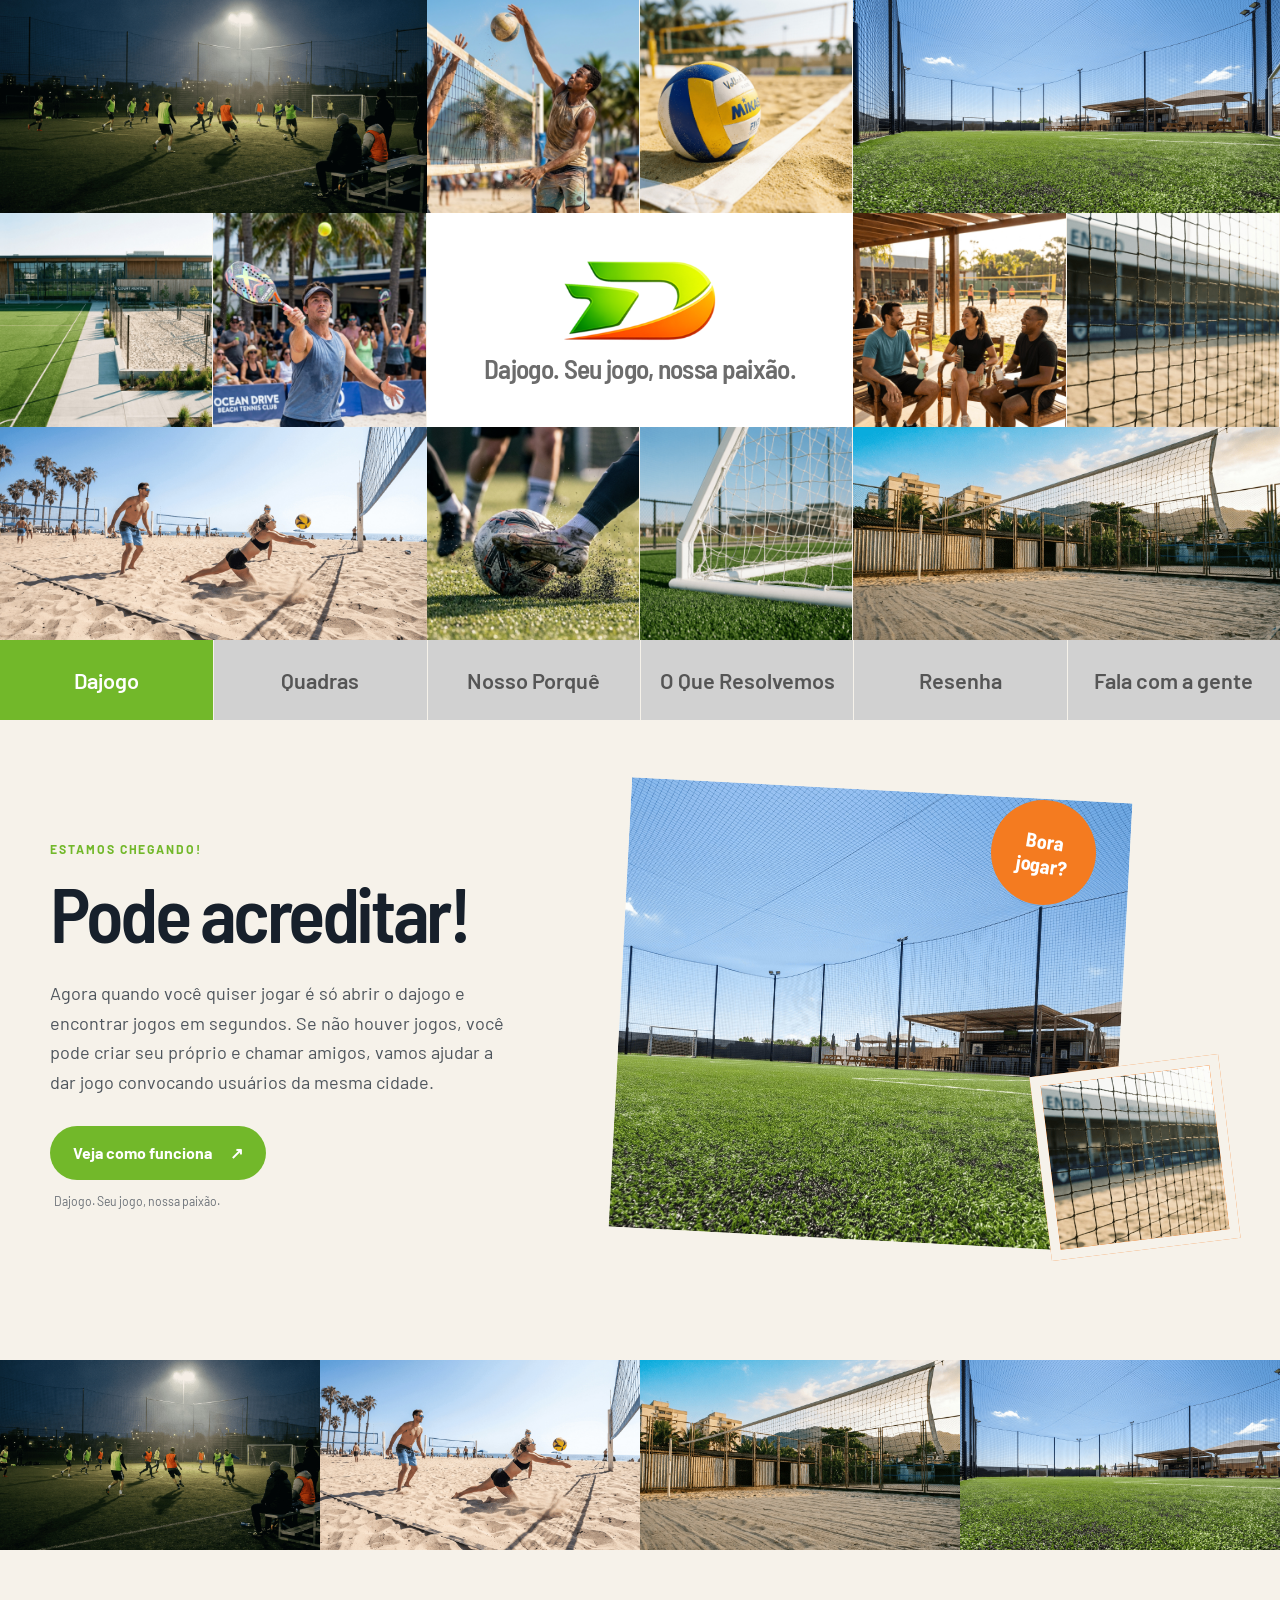
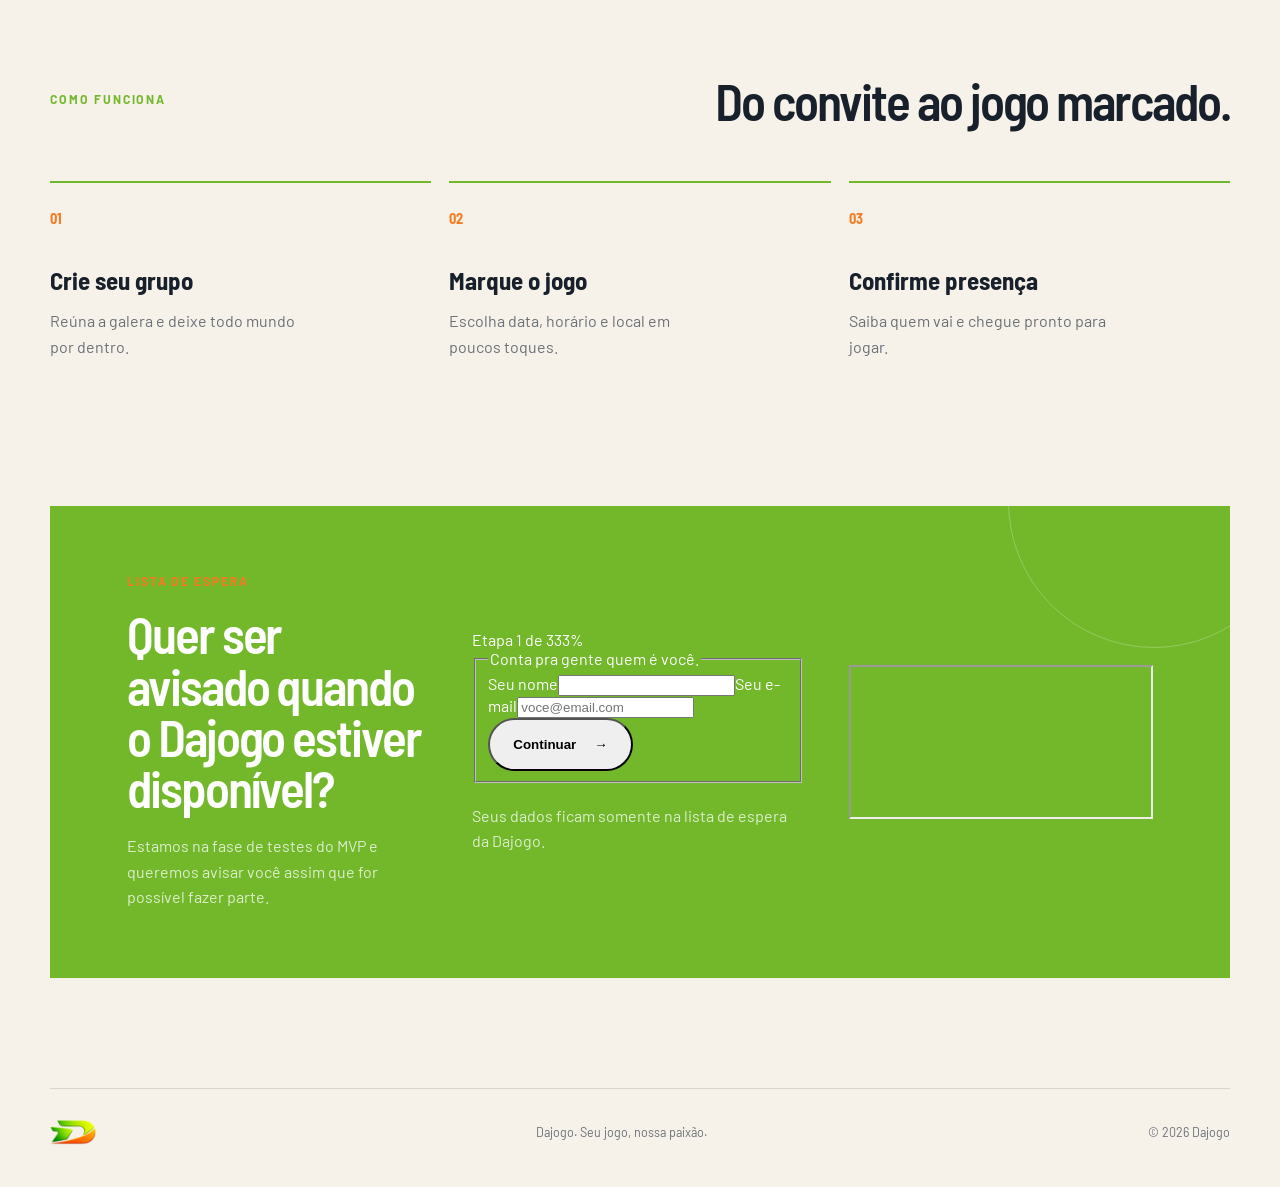
==== commit 398920a4: "Add persistent waitlist confirmation and email field" ====
--- a/index.html
+++ b/index.html
@@ -12,6 +12,7 @@
   <link href="https://fonts.googleapis.com/css2?family=Barlow:wght@400;500;600;700&family=Barlow+Semi+Condensed:wght@500;600;700&display=swap" rel="stylesheet">
   <link rel="stylesheet" href="css/landing.css">
   <link rel="stylesheet" href="css/pages.css">
+  <script src="js/waitlist.js" defer></script>
 </head>
 <body>
   <header class="template-header">
@@ -56,8 +57,21 @@
     </section>
     <section class="download section-wrap" id="download">
       <div class="download-card">
-        <div><p class="eyebrow">Lista de espera</p><h2>Quer ser avisado quando o Dajogo estiver disponível?</h2><p>Estamos na fase de testes do MVP e queremos avisar você assim que for possível fazer parte.</p></div>
-        <div class="waitlist-form"><a class="button button-primary" href="https://forms.gle/MxWweCXxNQo7LvG2A" target="_blank" rel="noopener noreferrer">Formulário para lista de espera <span aria-hidden="true">↗</span></a></div>
+        <div class="waitlist-intro"><p class="eyebrow">Lista de espera</p><h2>Quer ser avisado quando o Dajogo estiver disponível?</h2><p>Estamos na fase de testes do MVP e queremos avisar você assim que for possível fazer parte.</p></div>
+        <form class="waitlist-form" id="waitlist-form" action="https://docs.google.com/forms/d/e/1FAIpQLSf3uaZRWssizqfK-Rjr1-WYYCblykHY3pZeDlvD4hATRQ03fA/formResponse" method="post" target="waitlist-submit-frame">
+          <div class="waitlist-progress" aria-live="polite"><div class="waitlist-progress-head"><span id="waitlist-progress-label">Etapa 1 de 3</span><span id="waitlist-progress-percent">33%</span></div><div class="waitlist-progress-track"><span id="waitlist-progress-bar"></span></div></div>
+          <fieldset class="waitlist-step is-active" data-step="1"><legend>Conta pra gente quem é você.</legend><div class="waitlist-fields"><label>Seu nome<input name="entry.473968100" type="text" autocomplete="name" required></label><label>Seu e-mail<input name="entry.148005583" type="email" autocomplete="email" placeholder="voce@email.com" required></label></div><button class="button button-light waitlist-next" type="button">Continuar <span aria-hidden="true">→</span></button></fieldset>
+          <fieldset class="waitlist-step" data-step="2" hidden><legend>Onde a gente encontra você?</legend><div class="waitlist-fields waitlist-fields-location"><label>WhatsApp<input name="entry.996635909" id="waitlist-phone" type="tel" inputmode="tel" autocomplete="tel" placeholder="(00) 00000-0000" maxlength="15" required></label><label>UF<select id="waitlist-state" required><option value="">Escolha seu estado</option></select></label><label class="waitlist-city-field">Cidade<select name="entry.832403091" id="waitlist-city" disabled required><option value="">Selecione a UF primeiro</option></select></label></div><div class="waitlist-actions"><button class="button button-ghost waitlist-back" type="button">Voltar</button><button class="button button-light waitlist-next" type="button">Continuar <span aria-hidden="true">→</span></button></div></fieldset>
+          <fieldset class="waitlist-step" data-step="3" hidden><legend>Mais um pouquinho sobre você.</legend><div class="waitlist-fields"><label>Como ficou sabendo do Dajogo?<select name="entry.1759593666" required><option value="">Escolha uma opção</option><option>Busca (google, IAs, etc)</option><option>Anúncios</option><option>Instagram</option><option>TikTok</option><option>Indicação (Amigos, familiares, conhecidos, etc)</option></select></label><label>Quantas vezes você pratica esporte por semana?<select name="entry.78172723" required><option value="">Escolha uma opção</option><option>Não pratico ainda</option><option>Menos de 1 vez por semana</option><option>1 vez por semana</option><option>2 vezes por semana</option><option>+ de 2 vezes por semana</option></select></label></div><div class="waitlist-actions"><button class="button button-ghost waitlist-back" type="button">Voltar</button><button class="button button-light" type="submit">Entrar na lista <span aria-hidden="true">↗</span></button></div></fieldset>
+          <p class="waitlist-feedback" id="waitlist-feedback" role="status" aria-live="polite"></p>
+          <p class="waitlist-privacy">Seus dados ficam somente na lista de espera da Dajogo.</p>
+          <div class="waitlist-success" id="waitlist-success" role="status" aria-live="polite" hidden>
+            <p class="waitlist-success-kicker">Inscrição recebida</p>
+            <p>Boa! Você já está na lista. E aqui fica uma dica: avise seus amigos para entrarem na lista também! Quanto mais pessoas perto de você estiverem na lista mais rápido o Dajogo chega aí! Em breve entraremos em contato!</p>
+            <p class="waitlist-success-signoff">- Equipe Dajogo</p>
+          </div>
+        </form>
+        <iframe name="waitlist-submit-frame" class="waitlist-submit-frame" title="Envio da lista de espera"></iframe>
       </div>
     </section>
   </main>
--- a/css/pages.css
+++ b/css/pages.css
@@ -22,11 +22,7 @@
 .note p { margin:0; }
 .download-card .note { position:relative; z-index:1; }
 .download-card .note p { color:var(--ink); margin:0; }
-.sr-only { height:1px; margin:-1px; overflow:hidden; position:absolute; width:1px; clip:rect(0,0,0,0); }
-.waitlist-form { display:flex; flex-wrap:wrap; gap:10px; max-width:520px; position:relative; z-index:1; }
-.waitlist-form input { border:0; border-radius:999px; flex:1 1 200px; font:1rem 'Barlow',sans-serif; min-width:0; padding:16px 20px; }
-.waitlist-form .button { border:0; cursor:pointer; }
-.waitlist-form small { color:rgba(255,255,255,.72); flex-basis:100%; font-size:.75rem; line-height:1.4; }
+.waitlist-form { position:relative; z-index:1; }
 .courts-page { padding:85px 0 120px; }
 .courts-hero { background:var(--blue); color:var(--ink); padding:clamp(34px,6vw,76px); }
 .courts-hero .eyebrow { color:var(--orange); }
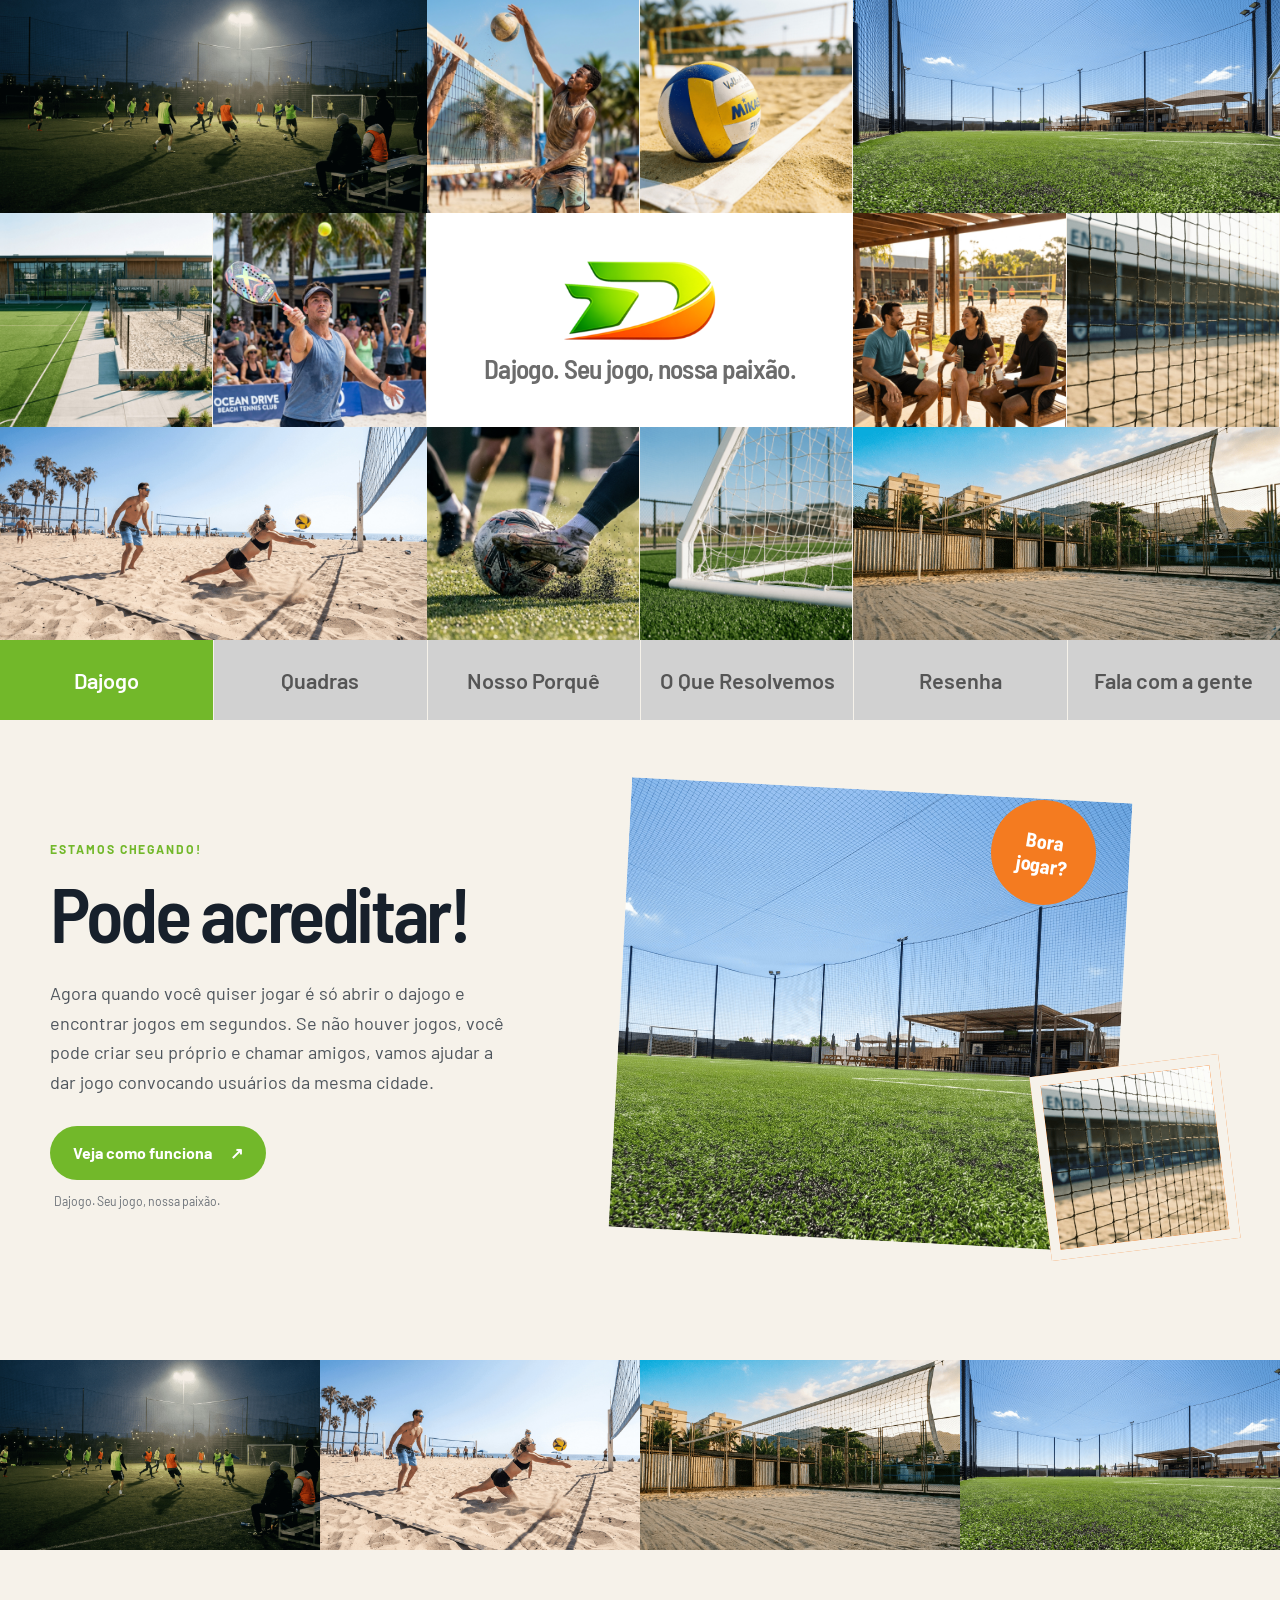
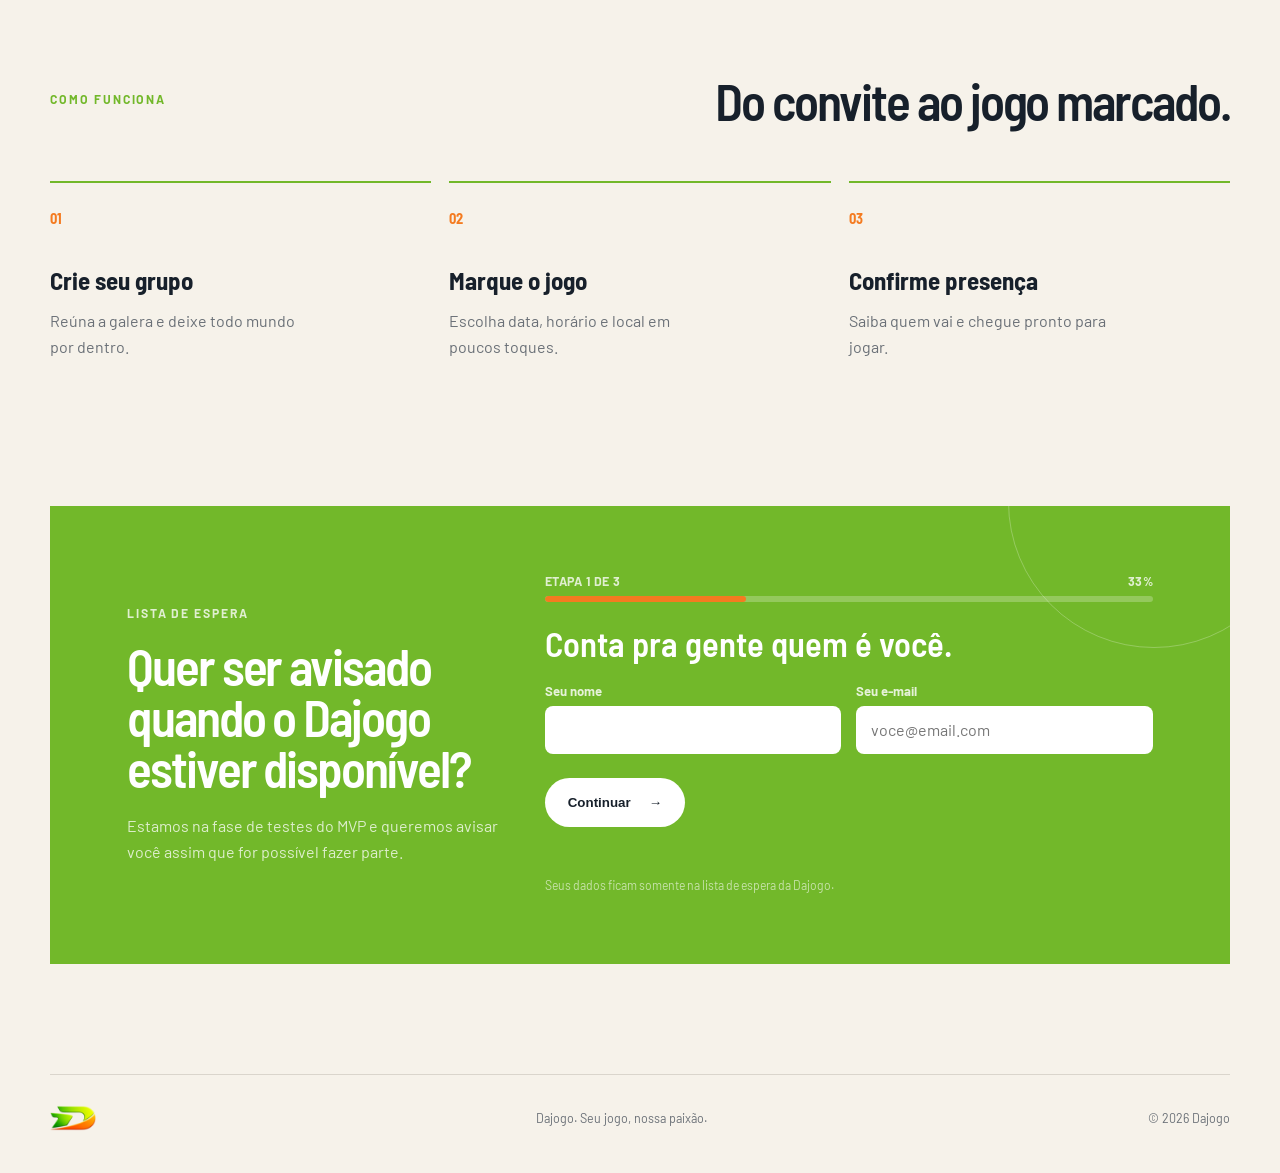
==== commit 84ac52fa: "Fix Google Forms waitlist submission fields" ====
--- a/index.html
+++ b/index.html
@@ -59,6 +59,11 @@
       <div class="download-card">
         <div class="waitlist-intro"><p class="eyebrow">Lista de espera</p><h2>Quer ser avisado quando o Dajogo estiver disponível?</h2><p>Estamos na fase de testes do MVP e queremos avisar você assim que for possível fazer parte.</p></div>
         <form class="waitlist-form" id="waitlist-form" action="https://docs.google.com/forms/d/e/1FAIpQLSf3uaZRWssizqfK-Rjr1-WYYCblykHY3pZeDlvD4hATRQ03fA/formResponse" method="post" target="waitlist-submit-frame">
+          <input type="hidden" name="fvv" value="1">
+          <input type="hidden" name="partialResponse" value="[null,null,\"-8935069297575486631\"]">
+          <input type="hidden" name="pageHistory" value="0">
+          <input type="hidden" name="fbzx" value="-8935069297575486631">
+          <input type="hidden" name="submissionTimestamp" value="-1">
           <div class="waitlist-progress" aria-live="polite"><div class="waitlist-progress-head"><span id="waitlist-progress-label">Etapa 1 de 3</span><span id="waitlist-progress-percent">33%</span></div><div class="waitlist-progress-track"><span id="waitlist-progress-bar"></span></div></div>
           <fieldset class="waitlist-step is-active" data-step="1"><legend>Conta pra gente quem é você.</legend><div class="waitlist-fields"><label>Seu nome<input name="entry.473968100" type="text" autocomplete="name" required></label><label>Seu e-mail<input name="entry.148005583" type="email" autocomplete="email" placeholder="voce@email.com" required></label></div><button class="button button-light waitlist-next" type="button">Continuar <span aria-hidden="true">→</span></button></fieldset>
           <fieldset class="waitlist-step" data-step="2" hidden><legend>Onde a gente encontra você?</legend><div class="waitlist-fields waitlist-fields-location"><label>WhatsApp<input name="entry.996635909" id="waitlist-phone" type="tel" inputmode="tel" autocomplete="tel" placeholder="(00) 00000-0000" maxlength="15" required></label><label>UF<select id="waitlist-state" required><option value="">Escolha seu estado</option></select></label><label class="waitlist-city-field">Cidade<select name="entry.832403091" id="waitlist-city" disabled required><option value="">Selecione a UF primeiro</option></select></label></div><div class="waitlist-actions"><button class="button button-ghost waitlist-back" type="button">Voltar</button><button class="button button-light waitlist-next" type="button">Continuar <span aria-hidden="true">→</span></button></div></fieldset>
--- a/css/landing.css
+++ b/css/landing.css
@@ -30,9 +30,16 @@
 .steps { display:grid; gap:18px; grid-template-columns:repeat(3,1fr); } .step-card { border-top:2px solid var(--blue); padding:25px 12px 12px 0; } .step-number { color:var(--orange); font-family:'Barlow Semi Condensed'; font-size:.9rem; font-weight:700; } .step-card h3 { font-size:1.55rem; margin:38px 0 13px; } .step-card p { color:var(--muted); line-height:1.6; margin:0; max-width:260px; }
 .download { padding-bottom:110px; } .download-card { align-items:center; background:var(--blue); color:white; display:flex; gap:45px; justify-content:space-between; overflow:hidden; padding:68px clamp(28px,6vw,85px); position:relative; } .download-card:after { border:1px solid rgba(255,255,255,.25); border-radius:50%; content:''; height:290px; position:absolute; right:-70px; top:-150px; width:290px; }
 .download-card h2 { max-width:480px; } .download-card p:not(.eyebrow) { color:rgba(255,255,255,.76); line-height:1.6; margin:20px 0 0; max-width:440px; } .download-card .eyebrow { color:var(--orange); }
+.waitlist-intro { flex:1 1 38%; position:relative; z-index:1; } .waitlist-form { flex:1 1 62%; max-width:640px; position:relative; z-index:1; }
+.waitlist-progress { margin-bottom:24px; } .waitlist-progress-head { color:rgba(255,255,255,.78); display:flex; font-size:.78rem; font-weight:700; justify-content:space-between; letter-spacing:.04em; margin-bottom:8px; text-transform:uppercase; } .waitlist-progress-track { background:rgba(255,255,255,.24); border-radius:99px; height:6px; overflow:hidden; } .waitlist-progress-track span { background:var(--orange); border-radius:inherit; display:block; height:100%; transition:width .25s ease; width:33%; }
+.waitlist-step { border:0; margin:0; min-width:0; padding:0; } .waitlist-step[hidden] { display:none; } .waitlist-step legend { color:#fff; font-family:'Barlow Semi Condensed',Arial,sans-serif; font-size:clamp(1.65rem,2.7vw,2.25rem); font-weight:600; line-height:1; margin-bottom:22px; padding:0; width:100%; } .waitlist-fields { display:grid; gap:15px; grid-template-columns:repeat(2,minmax(0,1fr)); } .waitlist-fields-location { grid-template-columns:1fr 1fr; } .waitlist-city-field { grid-column:1 / -1; }
+.waitlist-form label { color:rgba(255,255,255,.82); display:flex; flex-direction:column; font-size:.82rem; font-weight:700; gap:7px; } .waitlist-form input,.waitlist-form select { background:#fff; border:2px solid transparent; border-radius:8px; color:var(--ink); font:1rem 'Barlow',Arial,sans-serif; min-height:48px; padding:11px 13px; width:100%; } .waitlist-form input:focus,.waitlist-form select:focus { border-color:var(--orange); outline:2px solid rgba(244,123,32,.25); } .waitlist-form select:disabled { background:#e6e9e3; color:#777; }
+.waitlist-form .button { border:0; cursor:pointer; margin-top:24px; } .button-light { background:#fff; color:var(--ink); } .button-light:hover { background:#fff4e9; color:var(--ink); transform:translateY(-2px); } .button-ghost { background:transparent; border:1px solid rgba(255,255,255,.62)!important; color:#fff; margin-right:10px; } .button-ghost:hover { background:rgba(255,255,255,.12); transform:translateY(-2px); } .waitlist-actions { display:flex; justify-content:flex-end; } .waitlist-actions .button { margin-top:24px; } .waitlist-feedback { color:#fff!important; font-size:.92rem; line-height:1.4; margin:18px 0 0!important; max-width:none!important; min-height:1.3em; } .waitlist-privacy { color:rgba(255,255,255,.6)!important; font-size:.76rem; margin:12px 0 0!important; max-width:none!important; } .waitlist-submit-frame { display:none; }
+.download-card .eyebrow { color:rgba(255,255,255,.78); }
+.waitlist-success { align-items:flex-start; background:#fbfaf5; box-shadow:inset 0 0 0 1px rgba(23,32,43,.08); color:var(--ink); display:flex; flex-direction:column; inset:0; justify-content:center; padding:clamp(28px,5vw,58px); position:absolute; z-index:5; } .waitlist-success[hidden] { display:none; } .waitlist-success-kicker { color:var(--blue)!important; font-size:.76rem!important; font-weight:600; letter-spacing:.12em; margin:0 0 20px!important; text-transform:uppercase; } .waitlist-success > p:not(.waitlist-success-kicker):not(.waitlist-success-signoff) { color:var(--ink)!important; font-family:'Barlow',Arial,sans-serif; font-size:clamp(1.05rem,1.7vw,1.35rem); font-weight:400; letter-spacing:0; line-height:1.48; margin:0!important; max-width:560px!important; } .waitlist-success-signoff { color:var(--blue)!important; font-family:'Barlow',Arial,sans-serif; font-size:1rem!important; font-weight:600; margin:24px 0 0!important; }
 .store-buttons { display:flex; flex-wrap:wrap; gap:12px; position:relative; z-index:1; } .store-button { align-items:center; background:#fff; border-radius:10px; color:var(--ink); display:flex; font-weight:700; gap:10px; min-width:165px; padding:12px 15px; } .store-button small { display:block; font-size:.62rem; font-weight:500; } .store-icon { font-size:1.6rem; }
 .site-footer { align-items:center; border-top:1px solid #dad5cc; display:flex; gap:24px; justify-content:space-between; padding:30px 0 42px; } .site-footer img { height:26px; width:auto; } .site-footer p,.site-footer span { color:var(--muted); font-size:.78rem; margin:0; }
-@media (max-width:800px) { .hero { gap:35px; grid-template-columns:1fr; padding:45px 0 75px; } .hero-art { min-height:390px; } .hero-image-main { height:370px; width:90%; } .section-heading { align-items:start; flex-direction:column; gap:22px; } .how { padding:90px 0; } .download-card { align-items:start; flex-direction:column; } }
+@media (max-width:800px) { .hero { gap:35px; grid-template-columns:1fr; padding:45px 0 75px; } .hero-art { min-height:390px; } .hero-image-main { height:370px; width:90%; } .section-heading { align-items:start; flex-direction:column; gap:22px; } .how { padding:90px 0; } .download-card { align-items:start; flex-direction:column; } .waitlist-intro,.waitlist-form { max-width:none; width:100%; } }
 @media (max-width:991px) { .slogan-desktop { display:none; } .slogan-mobile { display:inline; white-space:nowrap; } }
-@media (max-width:560px) { .section-wrap { width:calc(100% - 34px); } .header-mosaic { grid-template-columns:repeat(3,1fr); } .mosaic-brand img { max-width:60%; width:108px; } .mosaic-brand h2 { font-size:.62rem; margin:6px 3px 0; max-width:none; } .template-nav { grid-template-columns:repeat(3,1fr); } .template-nav a { font-size:calc(.68rem + 5px); min-height:64px; padding:11px 4px; } h1 { font-size:3.35rem; } .gallery-strip { height:120px; grid-template-columns:repeat(2,1fr); } .gallery-strip picture:nth-child(3),.gallery-strip picture:nth-child(4) { display:none; } .steps { grid-template-columns:1fr; } .step-card h3 { margin-top:20px; } .hero-sticker { right:2%; } .site-footer { align-items:start; flex-direction:column; gap:10px; } }
+@media (max-width:560px) { .section-wrap { width:calc(100% - 34px); } .header-mosaic { grid-template-columns:repeat(3,1fr); } .mosaic-brand img { max-width:60%; width:108px; } .mosaic-brand h2 { font-size:.62rem; margin:6px 3px 0; max-width:none; } .template-nav { grid-template-columns:repeat(3,1fr); } .template-nav a { font-size:calc(.68rem + 5px); min-height:64px; padding:11px 4px; } h1 { font-size:3.35rem; } .gallery-strip { height:120px; grid-template-columns:repeat(2,1fr); } .gallery-strip picture:nth-child(3),.gallery-strip picture:nth-child(4) { display:none; } .steps { grid-template-columns:1fr; } .step-card h3 { margin-top:20px; } .hero-sticker { right:2%; } .site-footer { align-items:start; flex-direction:column; gap:10px; } .waitlist-fields,.waitlist-fields-location { grid-template-columns:1fr; } .waitlist-city-field { grid-column:auto; } .waitlist-actions { justify-content:space-between; } .waitlist-actions .button { padding-left:17px; padding-right:17px; } }
 
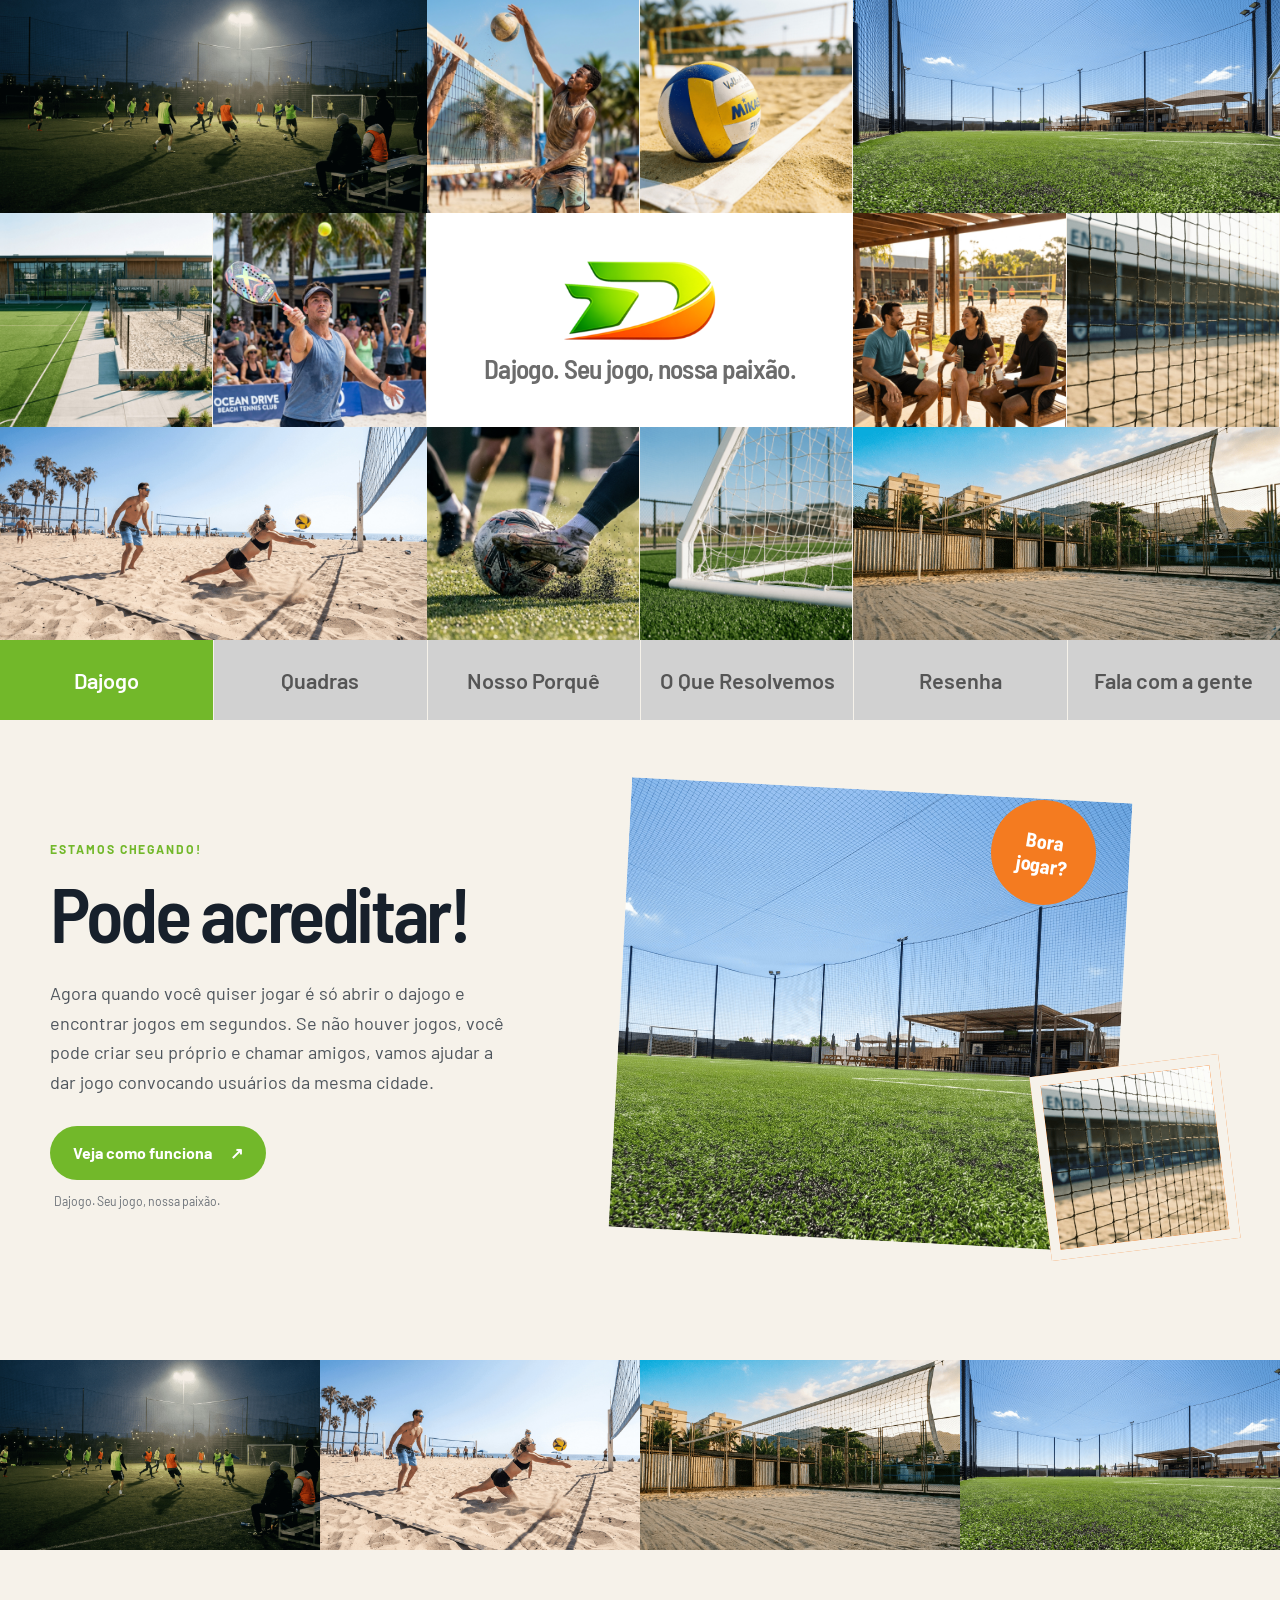
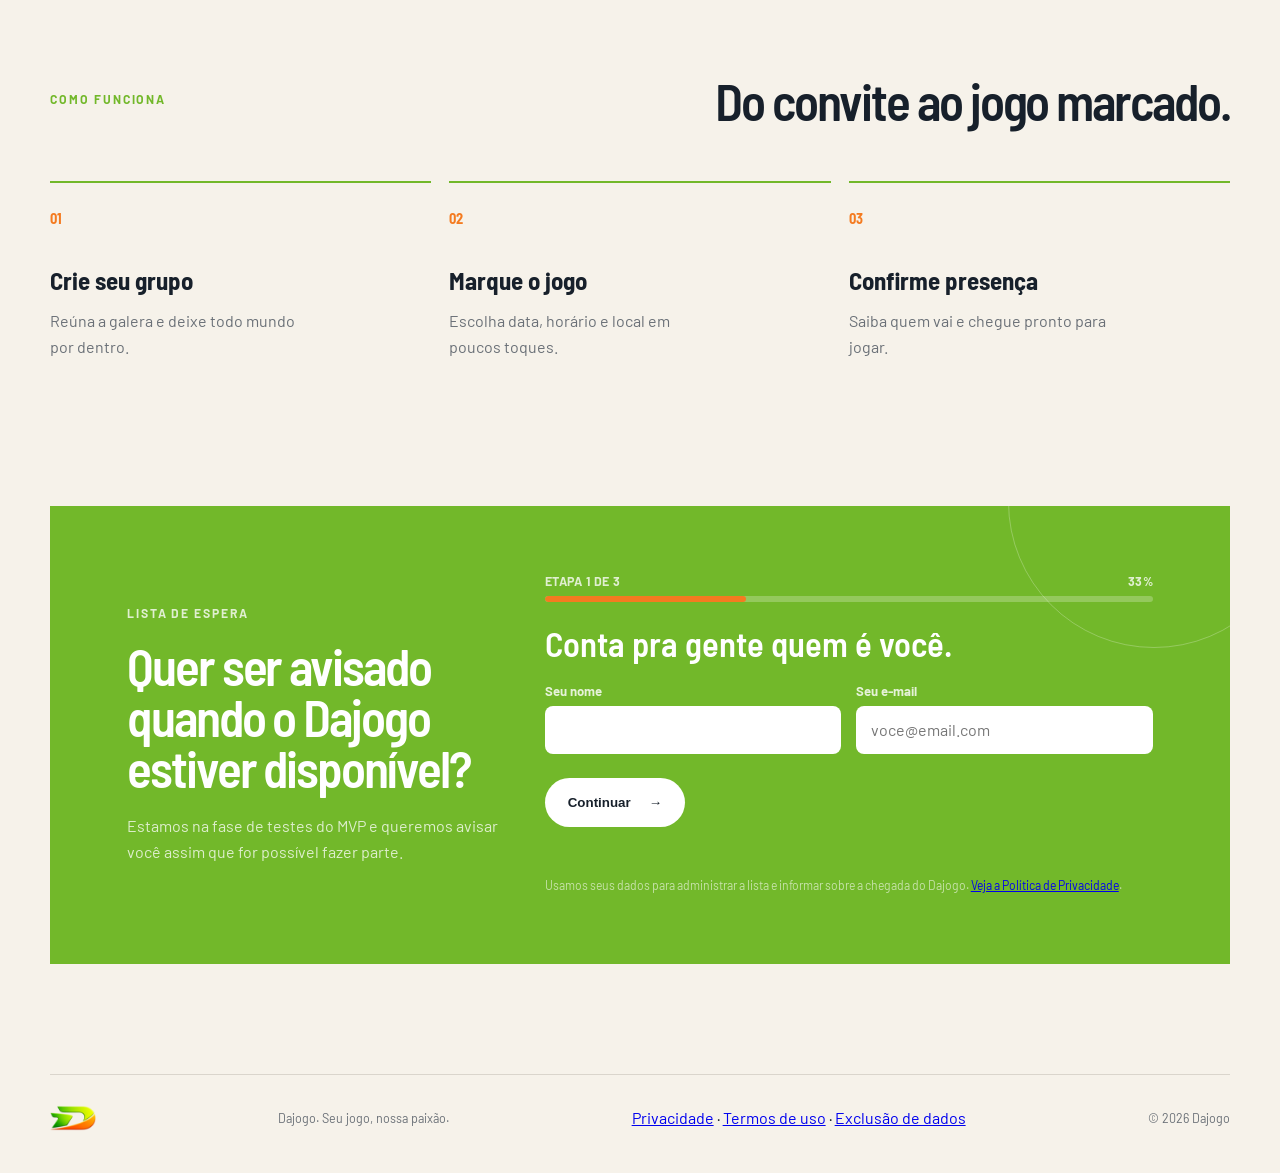
==== commit 577677fc: "Add public privacy terms and data deletion pages" ====
--- a/index.html
+++ b/index.html
@@ -64,12 +64,14 @@
           <input type="hidden" name="pageHistory" value="0">
           <input type="hidden" name="fbzx" value="-8935069297575486631">
           <input type="hidden" name="submissionTimestamp" value="-1">
+          <input type="hidden" name="entry.1759593666_sentinel" value="">
+          <input type="hidden" name="entry.78172723_sentinel" value="">
           <div class="waitlist-progress" aria-live="polite"><div class="waitlist-progress-head"><span id="waitlist-progress-label">Etapa 1 de 3</span><span id="waitlist-progress-percent">33%</span></div><div class="waitlist-progress-track"><span id="waitlist-progress-bar"></span></div></div>
           <fieldset class="waitlist-step is-active" data-step="1"><legend>Conta pra gente quem é você.</legend><div class="waitlist-fields"><label>Seu nome<input name="entry.473968100" type="text" autocomplete="name" required></label><label>Seu e-mail<input name="entry.148005583" type="email" autocomplete="email" placeholder="voce@email.com" required></label></div><button class="button button-light waitlist-next" type="button">Continuar <span aria-hidden="true">→</span></button></fieldset>
           <fieldset class="waitlist-step" data-step="2" hidden><legend>Onde a gente encontra você?</legend><div class="waitlist-fields waitlist-fields-location"><label>WhatsApp<input name="entry.996635909" id="waitlist-phone" type="tel" inputmode="tel" autocomplete="tel" placeholder="(00) 00000-0000" maxlength="15" required></label><label>UF<select id="waitlist-state" required><option value="">Escolha seu estado</option></select></label><label class="waitlist-city-field">Cidade<select name="entry.832403091" id="waitlist-city" disabled required><option value="">Selecione a UF primeiro</option></select></label></div><div class="waitlist-actions"><button class="button button-ghost waitlist-back" type="button">Voltar</button><button class="button button-light waitlist-next" type="button">Continuar <span aria-hidden="true">→</span></button></div></fieldset>
           <fieldset class="waitlist-step" data-step="3" hidden><legend>Mais um pouquinho sobre você.</legend><div class="waitlist-fields"><label>Como ficou sabendo do Dajogo?<select name="entry.1759593666" required><option value="">Escolha uma opção</option><option>Busca (google, IAs, etc)</option><option>Anúncios</option><option>Instagram</option><option>TikTok</option><option>Indicação (Amigos, familiares, conhecidos, etc)</option></select></label><label>Quantas vezes você pratica esporte por semana?<select name="entry.78172723" required><option value="">Escolha uma opção</option><option>Não pratico ainda</option><option>Menos de 1 vez por semana</option><option>1 vez por semana</option><option>2 vezes por semana</option><option>+ de 2 vezes por semana</option></select></label></div><div class="waitlist-actions"><button class="button button-ghost waitlist-back" type="button">Voltar</button><button class="button button-light" type="submit">Entrar na lista <span aria-hidden="true">↗</span></button></div></fieldset>
           <p class="waitlist-feedback" id="waitlist-feedback" role="status" aria-live="polite"></p>
-          <p class="waitlist-privacy">Seus dados ficam somente na lista de espera da Dajogo.</p>
+          <p class="waitlist-privacy">Usamos seus dados para administrar a lista e informar sobre a chegada do Dajogo. <a href="/privacidade/">Veja a Política de Privacidade</a>.</p>
           <div class="waitlist-success" id="waitlist-success" role="status" aria-live="polite" hidden>
             <p class="waitlist-success-kicker">Inscrição recebida</p>
             <p>Boa! Você já está na lista. E aqui fica uma dica: avise seus amigos para entrarem na lista também! Quanto mais pessoas perto de você estiverem na lista mais rápido o Dajogo chega aí! Em breve entraremos em contato!</p>
@@ -80,7 +82,7 @@
       </div>
     </section>
   </main>
-  <footer class="site-footer section-wrap"><img src="img/dajogo-logo -mobile.png" alt="Dajogo"><p>Dajogo. Seu jogo, nossa paixão.</p><span>© 2026 Dajogo</span></footer>
+  <footer class="site-footer section-wrap"><img src="img/dajogo-logo -mobile.png" alt="Dajogo"><p>Dajogo. Seu jogo, nossa paixão.</p><nav aria-label="Documentos legais"><a href="/privacidade/">Privacidade</a> · <a href="/termos/">Termos de uso</a> · <a href="/exclusao-de-dados/">Exclusão de dados</a></nav><span>© 2026 Dajogo</span></footer>
 </body>
 </html>
-
+
--- a/css/landing.css
+++ b/css/landing.css
@@ -41,5 +41,5 @@
 .site-footer { align-items:center; border-top:1px solid #dad5cc; display:flex; gap:24px; justify-content:space-between; padding:30px 0 42px; } .site-footer img { height:26px; width:auto; } .site-footer p,.site-footer span { color:var(--muted); font-size:.78rem; margin:0; }
 @media (max-width:800px) { .hero { gap:35px; grid-template-columns:1fr; padding:45px 0 75px; } .hero-art { min-height:390px; } .hero-image-main { height:370px; width:90%; } .section-heading { align-items:start; flex-direction:column; gap:22px; } .how { padding:90px 0; } .download-card { align-items:start; flex-direction:column; } .waitlist-intro,.waitlist-form { max-width:none; width:100%; } }
 @media (max-width:991px) { .slogan-desktop { display:none; } .slogan-mobile { display:inline; white-space:nowrap; } }
-@media (max-width:560px) { .section-wrap { width:calc(100% - 34px); } .header-mosaic { grid-template-columns:repeat(3,1fr); } .mosaic-brand img { max-width:60%; width:108px; } .mosaic-brand h2 { font-size:.62rem; margin:6px 3px 0; max-width:none; } .template-nav { grid-template-columns:repeat(3,1fr); } .template-nav a { font-size:calc(.68rem + 5px); min-height:64px; padding:11px 4px; } h1 { font-size:3.35rem; } .gallery-strip { height:120px; grid-template-columns:repeat(2,1fr); } .gallery-strip picture:nth-child(3),.gallery-strip picture:nth-child(4) { display:none; } .steps { grid-template-columns:1fr; } .step-card h3 { margin-top:20px; } .hero-sticker { right:2%; } .site-footer { align-items:start; flex-direction:column; gap:10px; } .waitlist-fields,.waitlist-fields-location { grid-template-columns:1fr; } .waitlist-city-field { grid-column:auto; } .waitlist-actions { justify-content:space-between; } .waitlist-actions .button { padding-left:17px; padding-right:17px; } }
+@media (max-width:560px) { .section-wrap { width:calc(100% - 34px); } .header-mosaic { grid-template-columns:repeat(3,1fr); } .mosaic-brand img { max-width:60%; width:108px; } .mosaic-brand h2 { font-size:.62rem; margin:6px 3px 0; max-width:none; } .template-nav { background:var(--cream); column-gap:0; grid-template-columns:repeat(3,1fr); row-gap:3px; } .template-nav a { font-size:calc(.68rem + 5px); min-height:64px; padding:11px 4px; } h1 { font-size:3.35rem; } .gallery-strip { height:120px; grid-template-columns:repeat(2,1fr); } .gallery-strip picture:nth-child(3),.gallery-strip picture:nth-child(4) { display:none; } .steps { grid-template-columns:1fr; } .step-card h3 { margin-top:20px; } .hero-sticker { right:2%; } .site-footer { align-items:start; flex-direction:column; gap:10px; } .waitlist-fields,.waitlist-fields-location { grid-template-columns:1fr; } .waitlist-city-field { grid-column:auto; } .waitlist-actions { justify-content:space-between; } .waitlist-actions .button { padding-left:17px; padding-right:17px; } }
 
